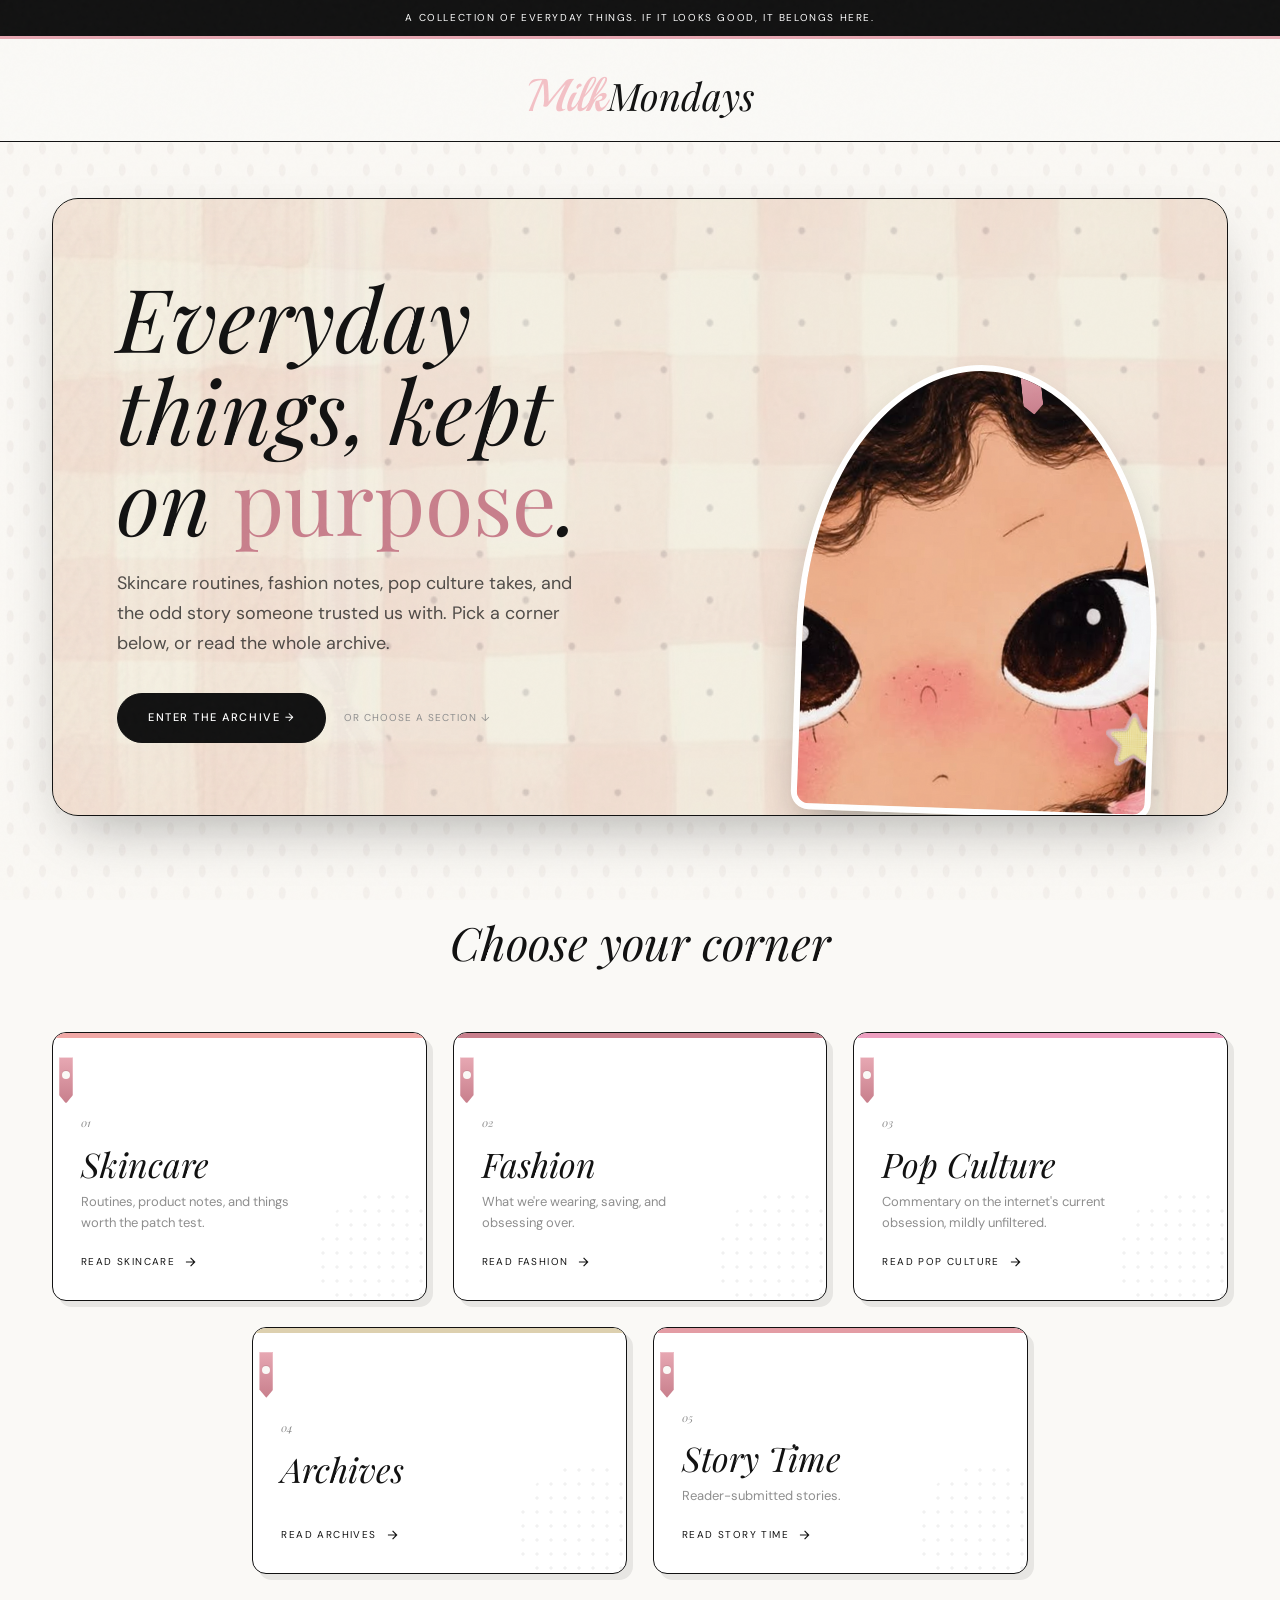
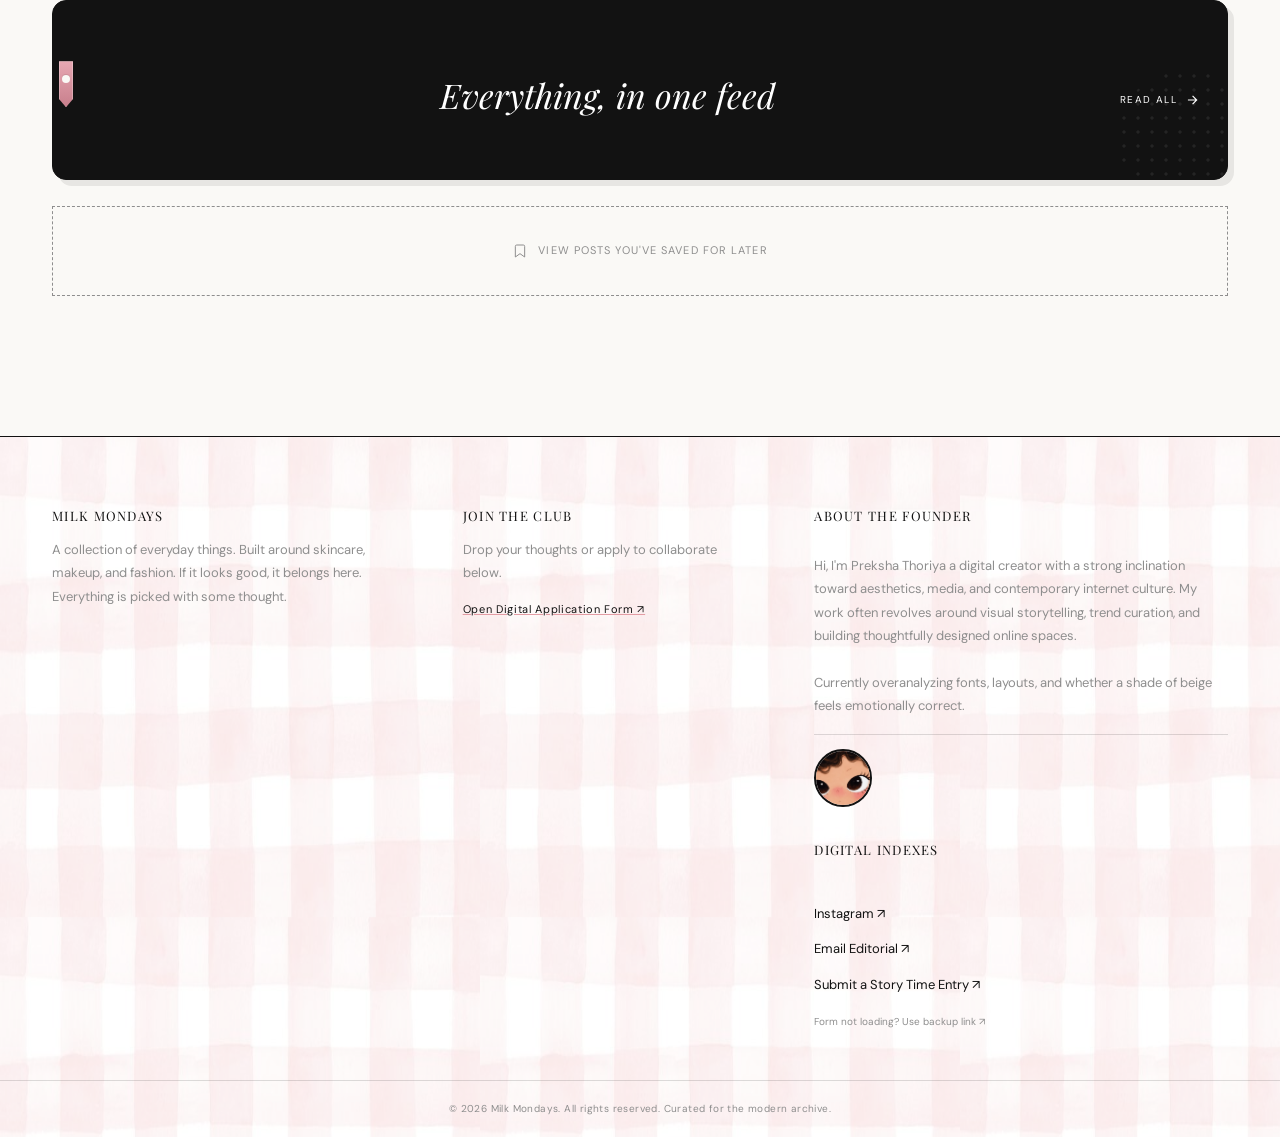
==== index.html @ e220fbe9 "Retire Members Corner and add Patreon reader promo" ====
<!DOCTYPE html>
<html lang="en">
<head>
    <meta charset="UTF-8">
    <meta name="viewport" content="width=device-width, initial-scale=1.0">
    <title>Milk Mondays — A Collection of Everyday Things</title>
    <meta name="description" content="A collection of everyday things. Skincare, fashion, and pop culture — curated for the modern archive.">
     <link rel="icon" type="image/png" sizes="32x32" href="/favicon-32x32.png">
<link rel="icon" type="image/png" sizes="16x16" href="/favicon-16x16.png">
<link rel="apple-touch-icon" sizes="180x180" href="/apple-touch-icon.png">
<link rel="manifest" href="/site.webmanifest">
    <link rel="preconnect" href="https://fonts.googleapis.com">
    <link rel="preconnect" href="https://fonts.gstatic.com" crossorigin>
    <link href="https://fonts.googleapis.com/css2?family=DM+Sans:ital,opsz,wght@0,9..40,300;0,9..40,400;0,9..40,500;1,9..40,300&family=Playfair+Display:ital,wght@0,400;0,700;1,400;1,700&family=Playball&display=swap" rel="stylesheet">

    <link rel="stylesheet" href="styles.css">
</head>
<body>

    <div class="grain" aria-hidden="true"></div>

    <div class="bar">A collection of everyday things. If it looks good, it belongs here.</div>

    <header class="site-header">
        <div class="logo-wrap">
            <a href="/" class="brand">
                <span class="m">Milk</span><span class="n">Mondays</span>
            </a>
        </div>
    </header>

    <!-- ── COVER HERO ── -->
    <section class="cover-hero">
        <div class="cover-hero-inner">
            <div class="cover-hero-copy">

                <h1 class="cover-hero-title">Everyday things, kept on <em>purpose</em>.</h1>
                <p class="cover-hero-sub">Skincare routines, fashion notes, pop culture takes, and the odd story someone trusted us with. Pick a corner below, or read the whole archive.</p>
                <div class="cover-hero-actions">
                    <a href="magazine.html" class="btn btn-primary">Enter the Archive →</a>
                    <span class="cover-hero-scroll-hint">or choose a section ↓</span>
                </div>
            </div>
            <div class="cover-hero-art">
                <div class="cover-hero-art-frame">
                    <div class="cover-hero-art-pin" aria-hidden="true"></div>
                    <img src="eyes.jpg" alt="Illustrated portrait — the Milk Mondays mascot" loading="lazy">
                </div>
            </div>
        </div>

    </section>

    <!-- ── CATEGORY GRID ── -->
    <section class="category-section">
        <div class="category-heading">
   
            <h2 class="u-serif-italic">Choose your corner</h2>

        </div>

        <div class="category-grid category-grid-members-retired">
            <a href="/magazine?category=skincare" class="category-tile" data-cat="skincare">
                <span class="ribbon-tab" aria-hidden="true"></span>
                <div>
                    <span class="category-tile-index">01</span>
                    <h3 class="category-tile-name">Skincare</h3>
                    <p class="category-tile-desc">Routines, product notes, and things worth the patch test.</p>
                </div>
                <span class="category-tile-cta">Read Skincare
                    <svg width="14" height="14" viewBox="0 0 24 24" fill="none" stroke="currentColor" stroke-width="2"><path d="M5 12h14M13 5l7 7-7 7"/></svg>
                </span>
            </a>

            <a href="/magazine?category=fashion" class="category-tile" data-cat="fashion">
                <span class="ribbon-tab" aria-hidden="true"></span>
                <div>
                    <span class="category-tile-index">02</span>
                    <h3 class="category-tile-name">Fashion</h3>
                    <p class="category-tile-desc">What we're wearing, saving, and obsessing over.</p>
                </div>
                <span class="category-tile-cta">Read Fashion
                    <svg width="14" height="14" viewBox="0 0 24 24" fill="none" stroke="currentColor" stroke-width="2"><path d="M5 12h14M13 5l7 7-7 7"/></svg>
                </span>
            </a>

            <a href="/magazine?category=pop-culture" class="category-tile" data-cat="pop-culture">
                <span class="ribbon-tab" aria-hidden="true"></span>
                <div>
                    <span class="category-tile-index">03</span>
                    <h3 class="category-tile-name">Pop Culture</h3>
                    <p class="category-tile-desc">Commentary on the internet's current obsession, mildly unfiltered.</p>
                </div>
                <span class="category-tile-cta">Read Pop Culture
                    <svg width="14" height="14" viewBox="0 0 24 24" fill="none" stroke="currentColor" stroke-width="2"><path d="M5 12h14M13 5l7 7-7 7"/></svg>
                </span>
            </a>

            <a href="/magazine?category=archives" class="category-tile" data-cat="archives">
                <span class="ribbon-tab" aria-hidden="true"></span>
                <div>
                    <span class="category-tile-index">04</span>
                    <h3 class="category-tile-name">Archives</h3>
                    <p class="category-tile-desc"></p>
                </div>
                <span class="category-tile-cta">Read Archives
                    <svg width="14" height="14" viewBox="0 0 24 24" fill="none" stroke="currentColor" stroke-width="2"><path d="M5 12h14M13 5l7 7-7 7"/></svg>
                </span>
            </a>

            <a href="/magazine?category=story-time" class="category-tile" data-cat="story-time">
                <span class="ribbon-tab" aria-hidden="true"></span>
                <div>
                    <span class="category-tile-index">05</span>
                    <h3 class="category-tile-name">Story Time</h3>
                    <p class="category-tile-desc">Reader-submitted stories.</p>
                </div>
                <span class="category-tile-cta">Read Story Time
                    <svg width="14" height="14" viewBox="0 0 24 24" fill="none" stroke="currentColor" stroke-width="2"><path d="M5 12h14M13 5l7 7-7 7"/></svg>
                </span>
            </a>

            <a href="/magazine" class="category-tile category-tile-large" data-cat="all">
                <span class="ribbon-tab" aria-hidden="true"></span>
                <div>
                    <span class="category-tile-index"></span>
                    <h3 class="category-tile-name">Everything, in one feed</h3>
                 
                </div>
                <span class="category-tile-cta">Read All
                    <svg width="14" height="14" viewBox="0 0 24 24" fill="none" stroke="currentColor" stroke-width="2"><path d="M5 12h14M13 5l7 7-7 7"/></svg>
                </span>
            </a>

           <a href="/magazine?category=saved" class="saved-tile">
                <svg width="16" height="16" viewBox="0 0 24 24" fill="none" stroke="currentColor" stroke-width="1.5"><path d="M19 21l-7-5-7 5V5a2 2 0 0 1 2-2h10a2 2 0 0 1 2 2z"/></svg>
                View posts you've saved for later
            </a>

        </div>
    </section>

    <!-- ── FOOTER ── -->
    <footer class="site-footer">
        <div class="footer-grid">
            <div>
                <h4 class="footer-heading">Milk Mondays</h4>
                <p class="footer-blurb">A collection of everyday things. Built around skincare, makeup, and fashion. If it looks good, it belongs here. Everything is picked with some thought.</p>
            </div>
            <div>
                <h4 class="footer-heading">Join The Club</h4>
                <p class="footer-sub">Drop your thoughts or apply to collaborate below.</p>
                <a href="https://forms.gle/xEZQGAnCKHLkUvFTA" target="_blank" rel="noopener" class="footer-cta">Open Digital Application Form ↗</a>
            </div>
            <div class="founder-box">
                <h4 class="footer-heading">About The Founder</h4>
                <p class="footer-text">
                    Hi, I'm Preksha Thoriya a digital creator with a strong inclination toward aesthetics, media, and contemporary internet culture.
                    My work often revolves around visual storytelling, trend curation, and building thoughtfully designed online spaces.
                    <br><br>
                    Currently overanalyzing fonts, layouts, and whether a shade of beige feels emotionally correct.
                </p>

                <div class="mascot-corner">
                    <span class="mascot-avatar">
                        <img src="eyes.jpg" alt="Milk Mondays illustrated mascot" loading="lazy">
                    </span>
                
                </div>

                <h4 class="footer-heading" style="margin-top: 20px;">Digital Indexes</h4>
                <ul class="footer-social-list">
                    <li><a href="https://www.instagram.com/milkmondayss/" target="_blank" rel="noopener">Instagram ↗</a></li>
                    <li><a href="mailto:milkmondaysbiz@gmail.com">Email Editorial ↗</a></li>
                    <li><a href="https://docs.google.com/forms/d/e/1FAIpQLSeJXuNUvNWlvlJMZzQz0Re5Kmu2Ew5G_2smDMUnfhYkmn0gTw/viewform?usp=publish-editor" target="_blank" rel="noopener">Submit a Story Time Entry ↗</a></li>
                    <li class="footer-fallback-link"><a href="https://forms.gle/ag7ZiZ99ivKEaoqaA" target="_blank" rel="noopener">Form not loading? Use backup link ↗</a></li>
                </ul>
            </div>
        </div>
        <div class="footer-bar">&copy; 2026 Milk Mondays. All rights reserved. Curated for the modern archive.</div>
    </footer>

</body>
</html>
---- styles.css ----
/* ============================================================================
   MILK MONDAYS â€” MASTER STYLESHEET
   A collection of everyday things. If it looks good, it belongs here.
   ----------------------------------------------------------------------------
   Palette stays exactly as it was (pink / cream / black / grey / red).
   The only additions are tones lifted directly from the two reference
   images: the cream-knit + pink-ribbon texture, and the illustrated
   mascot's blush + lily-flower pink. Typography is untouched: Playfair
   Display (display serif), DM Sans (body/UI sans), Playball (wordmark).

   TABLE OF CONTENTS
   01. Custom properties & tokens
   02. Reset & base
   03. Utility classes
   04. Grain overlay & shared texture helpers
   05. Buttons
   06. Top bar
   07. Site header & navigation
   08. Mobile navigation
   09. Cover / landing hero  (index.html)
   10. Category grid + ribbon-tab signature (index.html)
   11. Mascot / illustration corner + credit tag
   12. Section dividers & active-category indicator
   13. Skeleton loaders
   14. Fetch-error & empty states
   15. Magazine hero grid (magazine.html)
   16. Article cards + posts grid
   17. Tags & category dots
   18. Save button
   19. Article modal / reader
   20. Reader body typography
   21. Actions bar (like / share / save)
   22. Footer
   23. Back-to-top button
   24. Floating "Share Your Story" CTA
   25. Animations & keyframes
   26. Focus, selection, scrollbar
   27. Responsive breakpoints
   28. Reduced motion & print
============================================================================ */


/* ============================================================================
   01. CUSTOM PROPERTIES & TOKENS
============================================================================ */
:root {

    /* ---- Core palette (unchanged from the original site) ---- */
    --pink:        #F3C1C6;
    --pink-deep:   #E39CA4;
    --black:       #121212;
    --cream:       #FAF9F6;
    --grey:        #8E8E8E;
    --red:         #C0392B;
    --white:       #FFFFFF;

    /* ---- Extended tones, lifted from the two reference images ----
       dots.jpg  -> cream cable-knit + dusty pink grosgrain ribbon
       eyes.jpg  -> warm illustrated skin, blush cheeks, lily-pink bloom */
    --knit:        #EDE6D3;   /* cable knit cream            */
    --knit-deep:   #DDD0AF;   /* shadow inside the knit cable */
    --ribbon:      #E7A8B3;   /* grosgrain ribbon             */
    --ribbon-deep: #C87F8C;   /* ribbon in shadow / bow knot  */
    --blush:       #F0A8A6;   /* illustrated cheek blush      */
    --lily:        #ED9FC0;   /* lily petal pink               */
    --ink:         #1B1A1E;   /* near-black, warmer than pure black, used sparingly for depth */
    --paper-dot:   #201F23;   /* the little polka dots on dots.jpg */

    /* ---- Category accents (all sampled from the palette above,
       nothing foreign introduced) ---- */
    --cat-skincare:     var(--blush);
    --cat-fashion:      var(--ribbon-deep);
    --cat-pop-culture:  var(--lily);
    --cat-archives:     var(--knit-deep);
    --cat-story-time:   var(--pink-deep);
    --cat-saved:        var(--grey);
    --cat-all:          var(--black);

/* ---- Typography ---- */
--serif: 'Playfair Display', Georgia, serif;
--sans:  'DM Sans', -apple-system, BlinkMacSystemFont, sans-serif;
--logo:  'Playball', cursive;
--article-title: 'Bodoni Moda', Didot, 'Times New Roman', serif;

    /* ---- Type scale (fluid, clamps between mobile & desktop) ---- */
    --fs-xxs:  10px;
    --fs-xs:   11px;
    --fs-sm:   13px;
    --fs-base: 15px;
    --fs-md:   clamp(16px, 1.4vw, 18px);
    --fs-lg:   clamp(20px, 2vw, 24px);
    --fs-xl:   clamp(26px, 3vw, 34px);
    --fs-2xl:  clamp(32px, 4vw, 46px);
    --fs-3xl:  clamp(40px, 5.5vw, 64px);
    --fs-4xl:  clamp(52px, 7vw, 88px);

    /* ---- Spacing scale ---- */
    --sp-1:  4px;
    --sp-2:  8px;
    --sp-3:  12px;
    --sp-4:  16px;
    --sp-5:  20px;
    --sp-6:  28px;
    --sp-7:  36px;
    --sp-8:  48px;
    --sp-9:  64px;
    --sp-10: 80px;
    --sp-11: 100px;
    --sp-12: 140px;

    /* ---- Radii / borders / shadow ---- */
    --radius-sm: 6px;
    --radius-md: 14px;
    --radius-lg: 26px;
    --radius-full: 999px;
    --border: rgba(18,18,18,0.14);
    --border-strong: var(--black);
    --shadow-card: 6px 6px 0 rgba(18,18,18,0.08);
    --shadow-card-hover: 9px 9px 0 rgba(18,18,18,0.12);
    --shadow-lift: 0 24px 60px -20px rgba(18,18,18,0.35);

    /* ---- Motion ---- */
    --ease: cubic-bezier(0.22, 1, 0.36, 1);
    --dur-fast: 0.18s;
    --dur-med:  0.32s;
    --dur-slow: 0.6s;
}


/* ============================================================================
   02. RESET & BASE
============================================================================ */
*, *::before, *::after {
    margin: 0;
    padding: 0;
    box-sizing: border-box;
}

html {
    scroll-behavior: smooth;
    -webkit-text-size-adjust: 100%;
}

body {
    background: var(--cream);
    font-family: var(--sans);
    color: var(--black);
    line-height: 1.6;
    min-height: 100vh;
    -webkit-font-smoothing: antialiased;
    -moz-osx-font-smoothing: grayscale;
    overflow-x: hidden;
}

img { max-width: 100%; display: block; }

a {
    color: inherit;
    text-decoration: none;
}

button {
    font-family: inherit;
    background: none;
    border: none;
    cursor: pointer;
    color: inherit;
}

ul, ol { list-style: none; }

h1, h2, h3, h4, h5, h6 {
    font-family: var(--serif);
    font-weight: 400;
    line-height: 1.15;
}

p { margin: 0; }

svg { display: block; }

/* ============================================================================
   03. UTILITY CLASSES
============================================================================ */
.u-container {
    max-width: 1240px;
    margin: 0 auto;
    padding: 0 32px;
}

.u-eyebrow {
    font-size: var(--fs-xxs);
    letter-spacing: 0.22em;
    text-transform: uppercase;
    color: var(--grey);
    font-weight: 500;
}

.u-serif-italic {
    font-family: var(--serif);
    font-style: italic;
}

.u-sr-only {
    position: absolute;
    width: 1px; height: 1px;
    overflow: hidden;
    clip: rect(0,0,0,0);
    white-space: nowrap;
}

.u-hidden { display: none !important; }

.u-flex-between {
    display: flex;
    align-items: center;
    justify-content: space-between;
}

/* ============================================================================
   04. GRAIN OVERLAY & SHARED TEXTURE HELPERS
============================================================================ */
.grain {
    position: fixed;
    inset: 0;
    background: url("data:image/svg+xml,%3Csvg viewBox='0 0 200 200' xmlns='http://www.w3.org/2000/svg'%3E%3Cfilter id='n'%3E%3CfeTurbulence type='fractalNoise' baseFrequency='0.8' numOctaves='3' stitchTiles='stitch'/%3E%3C/filter%3E%3Crect width='100%25' height='100%25' filter='url(%23n)' opacity='0.015'/%3E%3C/svg%3E");
    pointer-events: none;
    z-index: 9999;
}

/* A recurring "dotted paper" texture, sampled from dots.jpg, used as a
   lightweight CSS pattern so it can tint any section without loading
   the photo itself. The real photo is reserved for the cover hero and
   the ribbon-tab corners. */
.tex-dots {
    background-image: radial-gradient(var(--ink) 1px, transparent 1.6px);
    background-size: 22px 22px;
    background-position: 0 0;
    opacity: 0.05;
}

/* Grosgrain "ribbon tab" â€” the signature motif borrowed from dots.jpg.
   A thin vertical ribbon with a stitched edge and a small knotted bow,
   used as a corner tag on cards, tiles and the nav's active state. */
.ribbon-tab {
    position: absolute;
    top: -6px;
    right: 22px;
    width: 14px;
    height: 46px;
    background: linear-gradient(180deg, var(--ribbon) 0%, var(--ribbon-deep) 100%);
    clip-path: polygon(0 0, 100% 0, 100% 82%, 50% 100%, 0 82%);
    box-shadow: inset 0 0 0 1px rgba(255,255,255,0.25);
    z-index: 2;
    transition: transform var(--dur-med) var(--ease);
}

.ribbon-tab::after {
    content: '';
    position: absolute;
    left: 50%;
    top: 14px;
    width: 8px;
    height: 8px;
    background: var(--cream);
    border-radius: 50%;
    transform: translateX(-50%);
    box-shadow: 0 -1px 0 rgba(0,0,0,0.08);
}


/* ============================================================================
   05. BUTTONS
============================================================================ */
.btn {
    display: inline-flex;
    align-items: center;
    justify-content: center;
    gap: 8px;
    font-family: var(--sans);
    font-size: var(--fs-xs);
    font-weight: 500;
    letter-spacing: 0.14em;
    text-transform: uppercase;
    padding: 15px 30px;
    border-radius: var(--radius-full);
    border: 1px solid var(--black);
    transition: background var(--dur-fast) var(--ease),
                color var(--dur-fast) var(--ease),
                transform var(--dur-fast) var(--ease),
                box-shadow var(--dur-fast) var(--ease);
    white-space: nowrap;
}

.btn-primary {
    background: var(--black);
    color: var(--white);
}
.btn-primary:hover {
    background: var(--ink);
    transform: translateY(-2px);
    box-shadow: 0 10px 22px -8px rgba(18,18,18,0.45);
}

.btn-outline {
    background: transparent;
    color: var(--black);
}
.btn-outline:hover {
    background: var(--black);
    color: var(--white);
}

.btn-pink {
    background: var(--pink);
    border-color: var(--pink);
    color: var(--black);
}
.btn-pink:hover {
    background: var(--pink-deep);
    border-color: var(--pink-deep);
    transform: translateY(-2px);
}

.btn-ghost {
    border-color: transparent;
    padding: 10px 4px;
}
.btn-ghost:hover { color: var(--pink-deep); }

.btn:active { transform: translateY(0) scale(0.98); }


/* ============================================================================
   06. TOP BAR
============================================================================ */
.bar {
    background: var(--black);
    color: #fff;
    font-size: var(--fs-xxs);
    letter-spacing: 0.16em;
    text-align: center;
    padding: 10px 20px;
    text-transform: uppercase;
    border-bottom: 3px solid var(--ribbon);
    position: relative;
}


/* ============================================================================
   07. SITE HEADER & NAVIGATION
============================================================================ */
.site-header {
    display: flex;
    flex-direction: column;
    align-items: center;
    gap: 22px;
    padding: 34px 20px 22px;
    border-bottom: 1px solid var(--black);
    background: var(--cream);
    position: relative;
    z-index: 50;
}

.logo-wrap { display: flex; justify-content: center; }

.brand {
    font-family: var(--logo);
    font-size: 46px;
    line-height: 1;
    display: inline-flex;
    align-items: baseline;
    gap: 2px;
}

.brand .m { color: var(--pink); }

.brand .n {
    font-family: var(--serif);
    font-size: 38px;
    font-style: italic;
    color: var(--black);
}

.nav {
    display: flex;
    flex-wrap: wrap;
    justify-content: center;
    gap: 6px;
    padding: 6px;
    background: var(--white);
    border: 1px solid var(--border);
    border-radius: var(--radius-full);
}

.nav-btn {
    position: relative;
    font-size: var(--fs-xs);
    font-weight: 500;
    letter-spacing: 0.06em;
    text-transform: uppercase;
    padding: 10px 18px;
    border-radius: var(--radius-full);
    color: var(--grey);
    transition: color var(--dur-fast) var(--ease), background var(--dur-fast) var(--ease);
}

.nav-btn:hover { color: var(--black); }

.nav-btn.active {
    background: var(--black);
    color: var(--white);
}

/* Little ribbon flag that flutters above whichever nav item is active â€”
   the same grosgrain motif as the ribbon-tab, scaled down. */
.nav-btn.active::before {
    content: '';
    position: absolute;
    top: -9px;
    left: 50%;
    width: 6px;
    height: 12px;
    background: var(--ribbon);
    clip-path: polygon(0 0, 100% 0, 100% 70%, 50% 100%, 0 70%);
    transform: translateX(-50%);
}

/* Category-colour dot preceding each nav label, sampled from the
   category accent tokens declared in section 01. */
.nav-btn[data-category="skincare"]::after,
.nav-btn[data-category="fashion"]::after,
.nav-btn[data-category="pop-culture"]::after,
.nav-btn[data-category="archives"]::after,
.nav-btn[data-category="story-time"]::after {
    content: '';
    display: inline-block;
    width: 5px;
    height: 5px;
    border-radius: 50%;
    margin-left: 6px;
    vertical-align: middle;
    opacity: 0.85;
}
.nav-btn[data-category="skincare"]::after    { background: var(--cat-skincare); }
.nav-btn[data-category="fashion"]::after     { background: var(--cat-fashion); }
.nav-btn[data-category="pop-culture"]::after { background: var(--cat-pop-culture); }
.nav-btn[data-category="archives"]::after    { background: var(--cat-archives); }
.nav-btn[data-category="story-time"]::after  { background: var(--cat-story-time); }


/* ============================================================================
   08. MOBILE NAVIGATION
============================================================================ */
@media (max-width: 640px) {
    .nav {
        width: 100%;
        overflow-x: auto;
        justify-content: flex-start;
        -webkit-overflow-scrolling: touch;
        scrollbar-width: none;
    }
    .nav::-webkit-scrollbar { display: none; }
    .nav-btn { flex: 0 0 auto; }
}


/* ============================================================================
   09. COVER / LANDING HERO  (index.html)
============================================================================ */
.cover-hero {
    position: relative;
    max-width: 1240px;
    margin: 56px auto 0;
    padding: 0 32px;
}

.cover-hero-inner {
    position: relative;
    display: grid;
    grid-template-columns: 1.15fr 0.85fr;
    align-items: stretch;
    border: 1px solid var(--black);
    border-radius: var(--radius-lg);
    overflow: hidden;
    background: var(--knit);
    min-height: 520px;
    box-shadow: var(--shadow-lift);
}

/* dots.jpg sits behind the whole hero at low opacity so the knit + ribbon
   texture reads as "paper" rather than a literal photograph */
.cover-hero-inner::before {
    content: '';
    position: absolute;
    inset: 0;
    background-image: url('dots.jpg');
    background-size: cover;
    background-position: left center;
    opacity: 0.22;
    mix-blend-mode: multiply;
}

.cover-hero-copy {
    position: relative;
    z-index: 2;
    padding: 72px 64px;
    display: flex;
    flex-direction: column;
    justify-content: center;
    gap: 22px;
}

.cover-hero-eyebrow {
    display: inline-flex;
    align-items: center;
    gap: 10px;
    font-size: var(--fs-xxs);
    letter-spacing: 0.22em;
    text-transform: uppercase;
    color: var(--black);
}

.cover-hero-eyebrow::before {
    content: '';
    width: 26px;
    height: 1px;
    background: var(--black);
}

.cover-hero-title {
    font-family: var(--serif);
    font-style: italic;
    font-weight: 400;
    font-size: var(--fs-4xl);
    line-height: 1.04;
    max-width: 11ch;
}

.cover-hero-title em {
    font-style: normal;
    color: var(--ribbon-deep);
}

.cover-hero-sub {
    font-size: var(--fs-md);
    color: var(--black);
    opacity: 0.72;
    max-width: 38ch;
    line-height: 1.7;
}

.cover-hero-actions {
    display: flex;
    align-items: center;
    gap: 18px;
    margin-top: 12px;
}

.cover-hero-scroll-hint {
    font-size: var(--fs-xxs);
    letter-spacing: 0.1em;
    text-transform: uppercase;
    color: var(--grey);
}

/* right pane: illustrated mascot cropped into a soft arch, sitting on
   the knit/ribbon texture like a pinned photograph */
.cover-hero-art {
    position: relative;
    z-index: 2;
    display: flex;
    align-items: flex-end;
    justify-content: center;
    padding: 40px 40px 0;
}

.cover-hero-art-frame {
    position: relative;
    width: 100%;
    max-width: 360px;
    aspect-ratio: 4 / 5;
    border-radius: 50% 50% 18px 18px / 60% 60% 18px 18px;
    overflow: hidden;
    border: 6px solid var(--white);
    box-shadow: 0 20px 40px -14px rgba(18,18,18,0.4);
    transform: rotate(2deg);
}

.cover-hero-art-frame img {
    width: 100%;
    height: 100%;
    object-fit: cover;
    object-position: top center;
}

/* the little pinned ribbon bow holding the "photo" to the panel â€”
   reuses the ribbon-tab motif, rotated like a real pinned bow */
.cover-hero-art-pin {
    position: absolute;
    top: -18px;
    right: 34%;
    width: 20px;
    height: 60px;
    background: linear-gradient(180deg, var(--ribbon) 0%, var(--ribbon-deep) 100%);
    clip-path: polygon(0 0, 100% 0, 100% 84%, 50% 100%, 0 84%);
    transform: rotate(-8deg);
    box-shadow: 0 4px 10px rgba(0,0,0,0.2);
}

.illust-credit {
    display: block;
    text-align: center;
    font-size: var(--fs-xxs);
    letter-spacing: 0.05em;
    color: var(--grey);
    margin-top: 14px;
}

.illust-credit a {
    text-decoration: underline;
    text-decoration-color: var(--pink-deep);
    text-underline-offset: 2px;
}
.illust-credit a:hover { color: var(--ribbon-deep); }


/* ============================================================================
   10. CATEGORY GRID + RIBBON-TAB SIGNATURE  (index.html)
============================================================================ */
.category-section {
    max-width: 1240px;
    margin: 0 auto;
    padding: var(--sp-11) 32px var(--sp-10);
}

.category-heading {
    display: flex;
    flex-direction: column;
    align-items: center;
    text-align: center;
    gap: 12px;
    margin-bottom: var(--sp-9);
}

.category-heading h2 {
    font-size: var(--fs-2xl);
    font-style: italic;
}

.category-heading p {
    color: var(--grey);
    font-size: var(--fs-sm);
    max-width: 46ch;
}

.category-grid {
    display: grid;
    grid-template-columns: repeat(3, 1fr);
    gap: 26px;
}

.category-tile {
    position: relative;
    display: flex;
    flex-direction: column;
    justify-content: space-between;
    min-height: 220px;
    padding: 30px 28px;
    background: var(--white);
    border: 1px solid var(--black);
    border-radius: var(--radius-md);
    overflow: hidden;
    box-shadow: var(--shadow-card);
    transition: transform var(--dur-med) var(--ease),
                box-shadow var(--dur-med) var(--ease);
}

.category-tile:hover {
    transform: translateY(-6px);
    box-shadow: var(--shadow-card-hover);
}

.category-tile:hover .ribbon-tab { transform: translateY(4px) rotate(-4deg); }

/* faint dot texture bleeding in from the tile corner, sampled from dots.jpg */
.category-tile::after {
    content: '';
    position: absolute;
    right: -30px;
    bottom: -30px;
    width: 140px;
    height: 140px;
    background-image: radial-gradient(var(--black) 1.4px, transparent 1.8px);
    background-size: 14px 14px;
    opacity: 0.06;
    border-radius: 50%;
}

.category-tile-index {
    font-family: var(--serif);
    font-style: italic;
    font-size: var(--fs-xs);
    color: var(--grey);
}

.category-tile-name {
    font-family: var(--serif);
    font-size: var(--fs-xl);
    font-style: italic;
    margin-top: 10px;
}

.category-tile-desc {
    font-size: var(--fs-sm);
    color: var(--grey);
    margin-top: 8px;
    max-width: 26ch;
    line-height: 1.6;
}

.category-tile-cta {
    display: inline-flex;
    align-items: center;
    gap: 8px;
    font-size: var(--fs-xxs);
    letter-spacing: 0.14em;
    text-transform: uppercase;
    margin-top: 20px;
    position: relative;
    z-index: 2;
}

.category-tile-cta svg {
    transition: transform var(--dur-fast) var(--ease);
}
.category-tile:hover .category-tile-cta svg { transform: translateX(4px); }

/* category accent bar along the top edge of each tile */
.category-tile::before {
    content: '';
    position: absolute;
    top: 0; left: 0;
    width: 100%;
    height: 5px;
}
.category-tile[data-cat="skincare"]::before     { background: var(--cat-skincare); }
.category-tile[data-cat="fashion"]::before      { background: var(--cat-fashion); }
.category-tile[data-cat="pop-culture"]::before  { background: var(--cat-pop-culture); }
.category-tile[data-cat="archives"]::before     { background: var(--cat-archives); }
.category-tile[data-cat="story-time"]::before   { background: var(--cat-story-time); }
.category-tile[data-cat="all"]::before          { background: var(--black); }

.category-tile-large {
    grid-column: span 3;
    min-height: 180px;
    flex-direction: row;
    align-items: center;
    background: var(--black);
    color: var(--white);
    border-color: var(--black);
}
.category-tile-large .category-tile-name,
.category-tile-large .category-tile-index { color: var(--white); }
.category-tile-large .category-tile-desc { color: rgba(255,255,255,0.6); }
.category-tile-large::after { opacity: 0.08; background-image: radial-gradient(var(--white) 1.4px, transparent 1.8px); }

.saved-tile {
    grid-column: span 3;
    display: flex;
    align-items: center;
    justify-content: center;
    gap: 10px;
    min-height: 90px;
    background: transparent;
    border: 1px dashed var(--grey);
    box-shadow: none;
    color: var(--grey);
    font-size: var(--fs-xs);
    letter-spacing: 0.1em;
    text-transform: uppercase;
}
.saved-tile:hover {
    border-color: var(--black);
    color: var(--black);
    transform: none;
}


/* ============================================================================
   11. MASCOT / ILLUSTRATION CORNER + CREDIT TAG (shared: index + footer)
============================================================================ */
.mascot-corner {
    display: flex;
    align-items: center;
    gap: 16px;
}

.mascot-avatar {
    position: relative;
    width: 58px;
    height: 58px;
    border-radius: 50%;
    overflow: hidden;
    border: 2px solid var(--black);
    flex-shrink: 0;
}

.mascot-avatar img {
    width: 100%;
    height: 100%;
    object-fit: cover;
    object-position: 50% 35%;
}

.mascot-copy {
    display: flex;
    flex-direction: column;
    gap: 2px;
}

.mascot-copy .mascot-label {
    font-size: var(--fs-xxs);
    letter-spacing: 0.12em;
    text-transform: uppercase;
    color: var(--grey);
}

.mascot-copy .mascot-credit {
    font-size: var(--fs-xs);
}

.mascot-copy .mascot-credit a {
    text-decoration: underline;
    text-decoration-color: var(--ribbon);
    text-underline-offset: 2px;
}


/* ============================================================================
   12. SECTION DIVIDERS & ACTIVE-CATEGORY INDICATOR
============================================================================ */
.divider {
    display: flex;
    align-items: center;
    gap: 18px;
    margin: 64px 0 40px;
}

.divider-label {
    font-family: var(--serif);
    font-style: italic;
    font-size: var(--fs-lg);
    white-space: nowrap;
}

.divider-line {
    flex: 1;
    height: 1px;
    background: var(--black);
    position: relative;
}
.divider-line::after {
    content: '';
    position: absolute;
    right: 0;
    top: -3px;
    width: 7px;
    height: 7px;
    border-radius: 50%;
    background: var(--ribbon);
}

.active-indicator {
    display: flex;
    align-items: center;
    gap: 10px;
    margin-bottom: 28px;
}

.active-label {
    font-size: var(--fs-xxs);
    letter-spacing: 0.12em;
    text-transform: uppercase;
    color: var(--grey);
}

.active-category-name {
    font-family: var(--serif);
    font-style: italic;
    font-size: var(--fs-md);
    text-transform: capitalize;
    padding: 4px 14px;
    background: var(--pink);
    border-radius: var(--radius-full);
}


/* ============================================================================
   13. SKELETON LOADERS
============================================================================ */
.skeleton-hero {
    display: grid;
    grid-template-columns: 1.2fr 1fr;
    border: 1px solid var(--border);
    border-radius: var(--radius-lg);
    margin-bottom: 80px;
    min-height: 460px;
    overflow: hidden;
}

.skeleton-hero-img {
    background: var(--knit);
    position: relative;
    overflow: hidden;
}

.skeleton-hero-body {
    padding: 60px;
    display: flex;
    flex-direction: column;
    justify-content: center;
    gap: 16px;
}

.skeleton-block {
    background: #EFEDE9;
    border-radius: 6px;
    position: relative;
    overflow: hidden;
}

.skeleton-block::after {
    content: '';
    position: absolute;
    inset: 0;
    background: linear-gradient(90deg, transparent 0%, rgba(255,255,255,0.6) 50%, transparent 100%);
    animation: shimmer 1.7s infinite;
}

.skeleton-tag  { height: 20px; width: 80px; border-radius: 20px; }
.skeleton-h1   { height: 36px; width: 85%; margin-top: 8px; }
.skeleton-h1b  { height: 36px; width: 65%; }
.skeleton-sub  { height: 14px; width: 90%; margin-top: 8px; }
.skeleton-subb { height: 14px; width: 75%; }
.skeleton-btn  { height: 40px; width: 140px; margin-top: 16px; border-radius: 40px; }

.skeleton-grid {
    display: grid;
    grid-template-columns: repeat(3, 1fr);
    gap: 44px 28px;
    margin-top: 40px;
}
.skeleton-card { display: flex; flex-direction: column; gap: 12px; }
.skeleton-img  { aspect-ratio: 4/5; width: 100%; border: 1px solid var(--border); border-radius: var(--radius-md); }
.skeleton-line { height: 13px; border-radius: 4px; }
.skeleton-line.w60 { width: 60%; }
.skeleton-line.w80 { width: 80%; }
.skeleton-line.w50 { width: 50%; }

#skeleton-loader { display: block; }
#skeleton-loader.hidden { display: none; }


/* ============================================================================
   14. FETCH-ERROR & EMPTY STATES
============================================================================ */
.fetch-error-wrap {
    display: none;
    flex-direction: column;
    align-items: center;
    justify-content: center;
    min-height: 55vh;
    text-align: center;
    padding: 40px 20px;
}
.fetch-error-wrap.visible { display: flex; }

.fetch-error-eyebrow {
    font-size: var(--fs-xxs);
    letter-spacing: 0.2em;
    text-transform: uppercase;
    color: var(--grey);
    margin-bottom: 20px;
}

.fetch-error-title {
    font-family: var(--serif);
    font-size: clamp(24px, 4vw, 36px);
    font-style: italic;
    font-weight: 400;
    margin-bottom: 16px;
}

.fetch-error-sub {
    color: var(--grey);
    font-size: var(--fs-sm);
    line-height: 1.75;
    max-width: 400px;
    margin-bottom: 32px;
}

.fetch-error-line {
    background: var(--pink);
    height: 1px;
    width: 56px;
    margin: 0 auto 32px;
}

.fetch-error-retry {
    border: 1px solid var(--black);
    color: var(--black);
    font-family: var(--sans);
    font-size: var(--fs-xxs);
    font-weight: 500;
    letter-spacing: 0.15em;
    padding: 12px 28px;
    border-radius: 40px;
    text-transform: uppercase;
    background: none;
    transition: background var(--dur-fast) var(--ease), color var(--dur-fast) var(--ease);
}
.fetch-error-retry:hover { background: var(--black); color: var(--white); }

.state-view {
    display: flex;
    min-height: 45vh;
    align-items: center;
    justify-content: center;
    text-align: center;
}
.state-inner { max-width: 420px; }
.state-title {
    font-family: var(--serif);
    font-style: italic;
    font-size: var(--fs-xl);
    margin-bottom: 10px;
}
.state-sub { color: var(--grey); font-size: var(--fs-sm); }
.state-line {
    width: 48px;
    height: 1px;
    background: var(--pink-deep);
    margin: 22px auto 0;
}


/* ============================================================================
   15. MAGAZINE AREA + HERO GRID (magazine.html)
============================================================================ */
.mag-wrap {
    max-width: 1240px;
    margin: 0 auto;
    padding: 56px 32px 40px;
}

.hero-grid {
    display: grid;
    grid-template-columns: 1.2fr 1fr;
    border: 1px solid var(--black);
    border-radius: var(--radius-lg);
    overflow: hidden;
    min-height: 460px;
    position: relative;
    box-shadow: var(--shadow-card);
}

.hero-img-pane {
    position: relative;
    overflow: hidden;
    background: var(--knit);
}
.hero-img-pane img {
    width: 100%;
    height: 100%;
    object-fit: cover;
}
/* thin dotted frame inset, echoing dots.jpg, drawn purely in CSS */
.hero-img-pane::after {
    content: '';
    position: absolute;
    inset: 14px;
    border: 1px dashed rgba(255,255,255,0.55);
    pointer-events: none;
}

/* ribbon-tab signature, generated purely in CSS (no extra markup needed)
   so it also shows up on the JS-rendered hero image from app.js */
.hero-img-pane::before {
    content: '';
    position: absolute;
    top: -6px;
    right: 30px;
    width: 16px;
    height: 50px;
    background: linear-gradient(180deg, var(--ribbon) 0%, var(--ribbon-deep) 100%);
    clip-path: polygon(0 0, 100% 0, 100% 82%, 50% 100%, 0 82%);
    z-index: 3;
    box-shadow: 0 4px 10px rgba(0,0,0,0.18);
}

.hero-body {
    padding: 56px;
    display: flex;
    flex-direction: column;
    justify-content: center;
    gap: 16px;
    background: var(--white);
}

.hero-headline {
    font-family: var(--article-title);
    font-size: var(--fs-2xl);
    font-style: normal;
    font-weight: 500;
    line-height: 1.12;
}

.hero-hook {
    color: var(--grey);
    font-size: var(--fs-md);
    line-height: 1.7;
    max-width: 42ch;
}

.read-btn {
    align-self: flex-start;
    margin-top: 8px;
    border: 1px solid var(--black);
    padding: 13px 30px;
    font-size: var(--fs-xs);
    letter-spacing: 0.14em;
    text-transform: uppercase;
    border-radius: var(--radius-full);
    transition: background var(--dur-fast) var(--ease), color var(--dur-fast) var(--ease);
}
.read-btn:hover { background: var(--black); color: var(--white); }


/* ============================================================================
   16. ARTICLE CARDS + POSTS GRID
============================================================================ */
.posts-grid {
    display: grid;
    grid-template-columns: repeat(3, 1fr);
    gap: 44px 28px;
}

.article-card {
    position: relative;
    display: flex;
    flex-direction: column;
    gap: 12px;
    cursor: pointer;
    animation: fadeInUp 0.5s var(--ease) both;
}

.card-img-wrap {
    position: relative;
    aspect-ratio: 4/5;
    width: 100%;
    overflow: hidden;
    border: 1px solid var(--border);
    border-radius: var(--radius-md);
}
.card-img-wrap img {
    width: 100%;
    height: 100%;
    object-fit: cover;
    transition: transform var(--dur-slow) var(--ease);
}
.article-card:hover .card-img-wrap img { transform: scale(1.06); }

/* corner ribbon-tab signature repeated on every card, tying the grid
   back to the cover page and dots.jpg. Generated purely in CSS since
   app.js builds this markup and doesn't emit an extra .ribbon-tab span. */
.card-img-wrap::before {
    content: '';
    position: absolute;
    top: -5px;
    right: 16px;
    width: 10px;
    height: 32px;
    background: linear-gradient(180deg, var(--ribbon) 0%, var(--ribbon-deep) 100%);
    clip-path: polygon(0 0, 100% 0, 100% 82%, 50% 100%, 0 82%);
    z-index: 3;
    box-shadow: 0 3px 8px rgba(0,0,0,0.16);
}

.card-meta {
    display: flex;
    align-items: center;
    justify-content: space-between;
}

.card-h {
    font-family: var(--article-title);
    font-size: var(--fs-lg);
    font-style: normal;
    font-weight: 500;
    line-height: 1.25;
}
.card-sub {
    color: var(--grey);
    font-size: var(--fs-sm);
    line-height: 1.6;
}


/* ============================================================================
   17. TAGS & CATEGORY DOTS
============================================================================ */
.tag {
    display: inline-flex;
    align-items: center;
    gap: 6px;
    font-size: var(--fs-xxs);
    letter-spacing: 0.1em;
    text-transform: uppercase;
    padding: 6px 12px;
    border-radius: var(--radius-full);
    background: var(--cream);
    border: 1px solid var(--border);
}
.tag.pink { background: var(--pink); border-color: var(--pink); }

.tag::before {
    content: '';
    width: 6px;
    height: 6px;
    border-radius: 50%;
    background: currentColor;
    opacity: 0.5;
}


/* ============================================================================
   18. SAVE BUTTON
============================================================================ */
.save-btn {
    display: inline-flex;
    align-items: center;
    justify-content: center;
    width: 32px;
    height: 32px;
    border-radius: 50%;
    border: 1px solid var(--border);
    background: var(--white);
    transition: transform var(--dur-fast) var(--ease), border-color var(--dur-fast) var(--ease);
}
.save-btn:hover { transform: scale(1.08); border-color: var(--black); }
.save-btn.saved svg { fill: var(--pink); }
.save-btn.saved { border-color: var(--pink-deep); }


/* ============================================================================
   19. ARTICLE MODAL / READER
============================================================================ */
.modal-bg {
    position: fixed;
    inset: 0;
    background: rgba(18,18,18,0.55);
    backdrop-filter: blur(3px);
    display: flex;
    align-items: flex-start;
    justify-content: center;
    padding: 5vh 20px;
    opacity: 0;
    visibility: hidden;
    transition: opacity var(--dur-med) var(--ease);
    z-index: 200;
    overflow-y: auto;
}
.modal-bg.open { opacity: 1; visibility: visible; }

.modal-panel {
    position: relative;
    background: var(--cream);
    max-width: 680px;
    width: 100%;
    border-radius: var(--radius-lg);
    border: 1px solid var(--black);
    padding: 56px 56px 48px;
    transform: translateY(24px) scale(0.98);
    transition: transform var(--dur-med) var(--ease);
    box-shadow: var(--shadow-lift);
}
.modal-bg.open .modal-panel { transform: translateY(0) scale(1); }

.modal-close {
    position: absolute;
    top: 22px;
    right: 22px;
    width: 36px;
    height: 36px;
    display: flex;
    align-items: center;
    justify-content: center;
    border-radius: 50%;
    border: 1px solid var(--border);
    background: var(--white);
    transition: background var(--dur-fast) var(--ease), transform var(--dur-fast) var(--ease);
}
.modal-close:hover { background: var(--black); color: var(--white); transform: rotate(90deg); }


/* ============================================================================
   20. READER BODY TYPOGRAPHY
============================================================================ */
.reader-header { margin-bottom: 24px; display: flex; flex-direction: column; gap: 10px; }
.reader-title {
    font-family: var(--article-title);
    font-size: var(--fs-2xl);
    font-style: normal;
    font-weight: 500;
    line-height: 1.14;
}
.reader-date { font-size: var(--fs-xs); color: var(--grey); }

.reader-hero {
    width: 100%;
    aspect-ratio: 16/10;
    object-fit: cover;
    border-radius: var(--radius-md);
    margin-bottom: 32px;
    border: 1px solid var(--border);
}

.reader-body { font-size: var(--fs-md); line-height: 1.85; color: var(--black); }
.reader-body p { margin-bottom: 20px; }
.reader-body strong { font-weight: 700; }
.reader-body em { font-style: italic; color: var(--ribbon-deep); }
.reader-body a { text-decoration: underline; text-decoration-color: var(--pink-deep); }
.reader-body a:hover { color: var(--ribbon-deep); }

.reader-body blockquote {
    font-family: var(--serif);
    font-style: italic;
    font-size: var(--fs-lg);
    border-left: 3px solid var(--pink);
    padding-left: 24px;
    margin: 30px 0;
    color: var(--black);
}


/* ============================================================================
   20b. INLINE BODY IMAGES — magazine float layout (image2 / image3)
   ----------------------------------------------------------------------------
   Optional: only rendered when a post supplies image2 / image3 fields.
   Older articles that have neither field are completely unaffected.
============================================================================ */
.body-float-img {
    display: block;
    margin: 8px 0 24px;
    max-width: 100%;
    border-radius: var(--radius-md);
    border: 1px solid var(--border);
    overflow: hidden;
    line-height: 0;
}
.body-float-img img {
    display: block;
    width: 100%;
    height: auto;
    object-fit: cover;
    border-radius: 0;
    margin: 0;
}

/* Float right / left on wider screens */
@media (min-width: 600px) {
    .body-float-right {
        float: right;
        margin: 4px 0 20px 28px;
    }
    .body-float-left {
        float: left;
        margin: 4px 28px 20px 0;
    }

    /* Size variants — AI picks one per image */
    .body-float-small  { width: 28%; }
    .body-float-medium { width: 42%; }
    .body-float-large  { width: 56%; }

    .body-float-img img {
        aspect-ratio: 4/5;
    }
}

/* On mobile: floats collapse to full-width blocks with landscape crop */
@media (max-width: 599px) {
    .body-float-right,
    .body-float-left {
        float: none;
        width: 100%;
        margin: 16px 0 24px;
    }
    .body-float-img img {
        aspect-ratio: 3/2;   /* landscape on mobile — much less tall than 4/5 portrait */
    }
}

/* Clearfix — prevents container collapse after floated images */
.body-float-clear {
    clear: both;
    display: table;
    width: 100%;
}


/* ============================================================================
   21. ACTIONS BAR (like / share / save)
============================================================================ */
.actions-bar {
    display: flex;
    gap: 12px;
    margin-top: 40px;
    padding-top: 28px;
    border-top: 1px solid var(--border);
    flex-wrap: wrap;
}

.action-btn {
    display: inline-flex;
    align-items: center;
    gap: 8px;
    font-size: var(--fs-xs);
    padding: 10px 18px;
    border: 1px solid var(--border);
    border-radius: var(--radius-full);
    transition: border-color var(--dur-fast) var(--ease), background var(--dur-fast) var(--ease);
}
.action-btn:hover { border-color: var(--black); background: var(--white); }

#like-icon.pop { animation: heartPop 0.4s var(--ease); }


/* ============================================================================
   22. FOOTER
============================================================================ */
.site-footer {
    border-top: 1px solid var(--black);
    background: var(--white);
    margin-top: 60px;
}

.footer-grid {
    max-width: 1240px;
    margin: 0 auto;
    padding: 72px 32px 48px;
    display: grid;
    grid-template-columns: 1.2fr 1fr 1.4fr;
    gap: 56px;
}

.footer-heading {
    font-size: var(--fs-sm);
    letter-spacing: 0.1em;
    text-transform: uppercase;
    margin-bottom: 14px;
}

.footer-blurb, .footer-text, .footer-sub {
    font-size: var(--fs-sm);
    color: var(--grey);
    line-height: 1.8;
}

.footer-cta {
    display: inline-flex;
    align-items: center;
    gap: 6px;
    margin-top: 16px;
    font-size: var(--fs-xs);
    letter-spacing: 0.06em;
    text-decoration: underline;
    text-decoration-color: var(--pink-deep);
}
.footer-cta:hover { color: var(--ribbon-deep); }

.footer-social-list { display: flex; flex-direction: column; gap: 10px; margin-top: 12px; }
.footer-social-list a { font-size: var(--fs-sm); }
.footer-social-list a:hover { color: var(--ribbon-deep); text-decoration: underline; }
.footer-fallback-link a { color: var(--grey); font-size: var(--fs-xxs); }

.footer-bar {
    text-align: center;
    padding: 20px;
    border-top: 1px solid var(--border);
    font-size: var(--fs-xxs);
    color: var(--grey);
    letter-spacing: 0.04em;
}


/* ============================================================================
   23. BACK-TO-TOP BUTTON
============================================================================ */
.back-to-top {
    position: fixed;
    right: 26px;
    bottom: 26px;
    display: flex;
    align-items: center;
    gap: 8px;
    padding: 12px 16px;
    background: var(--black);
    color: var(--white);
    border-radius: var(--radius-full);
    font-size: var(--fs-xxs);
    letter-spacing: 0.08em;
    text-transform: uppercase;
    opacity: 0;
    transform: translateY(12px);
    pointer-events: none;
    transition: opacity var(--dur-med) var(--ease), transform var(--dur-med) var(--ease);
    z-index: 120;
    box-shadow: 0 10px 24px -8px rgba(18,18,18,0.4);
}
.back-to-top.show { opacity: 1; transform: translateY(0); pointer-events: auto; }
.back-to-top:hover { background: var(--ink); }


/* ============================================================================
   24. FLOATING "SHARE YOUR STORY" CTA
============================================================================ */
.share-story-btn {
    position: fixed;
    left: 26px;
    bottom: 26px;
    display: flex;
    align-items: center;
    gap: 8px;
    padding: 12px 18px;
    background: var(--pink);
    border: 1px solid var(--black);
    border-radius: var(--radius-full);
    font-size: var(--fs-xxs);
    letter-spacing: 0.06em;
    text-transform: uppercase;
    z-index: 120;
    box-shadow: var(--shadow-card);
    transition: transform var(--dur-fast) var(--ease), background var(--dur-fast) var(--ease);
}
.share-story-btn:hover { background: var(--pink-deep); transform: translateY(-2px); }


/* ============================================================================
   25. ANIMATIONS & KEYFRAMES
============================================================================ */
@keyframes shimmer {
    0%   { transform: translateX(-100%); }
    100% { transform: translateX(100%); }
}

@keyframes fadeInUp {
    from { opacity: 0; transform: translateY(14px); }
    to   { opacity: 1; transform: translateY(0); }
}

@keyframes heartPop {
    0%   { transform: scale(1); }
    35%  { transform: scale(1.35); }
    60%  { transform: scale(0.92); }
    100% { transform: scale(1); }
}

@keyframes ribbonFlutter {
    0%, 100% { transform: rotate(0deg); }
    50%      { transform: rotate(3deg); }
}

@keyframes gentleFloat {
    0%, 100% { transform: translateY(0); }
    50%      { transform: translateY(-6px); }
}

.cover-hero-art-pin { animation: ribbonFlutter 4.5s ease-in-out infinite; }


/* ============================================================================
   26. FOCUS, SELECTION, SCROLLBAR
============================================================================ */
::selection { background: var(--pink); color: var(--black); }

a:focus-visible,
button:focus-visible,
.nav-btn:focus-visible,
.category-tile:focus-visible,
.article-card:focus-visible,
input:focus-visible {
    outline: 2px solid var(--ribbon-deep);
    outline-offset: 3px;
    border-radius: var(--radius-sm);
}

::-webkit-scrollbar { width: 10px; height: 10px; }
::-webkit-scrollbar-track { background: var(--cream); }
::-webkit-scrollbar-thumb { background: var(--pink); border-radius: var(--radius-full); }
::-webkit-scrollbar-thumb:hover { background: var(--pink-deep); }


/* ============================================================================
   27. RESPONSIVE BREAKPOINTS
============================================================================ */

/* ---- â‰¤ 1200px : tighten outer rhythm ---- */
@media (max-width: 1200px) {
    .u-container,
    .mag-wrap,
    .category-section,
    .footer-grid,
    .cover-hero { padding-left: 24px; padding-right: 24px; }
}

/* ---- â‰¤ 1024px : hero & grids drop to 2 columns ---- */
@media (max-width: 1024px) {
    .cover-hero-inner { grid-template-columns: 1fr; min-height: auto; }
    .cover-hero-art { order: -1; padding: 40px 40px 0; }
    .cover-hero-copy { padding: 48px 40px; }
    .cover-hero-title { font-size: var(--fs-3xl); max-width: 100%; }

    .category-grid { grid-template-columns: repeat(2, 1fr); }
    .category-tile-large,
    .saved-tile { grid-column: span 2; }

    .hero-grid { grid-template-columns: 1fr; }
    .hero-body { padding: 40px; }
    .hero-img-pane { min-height: 320px; }

    .posts-grid,
    .skeleton-grid { grid-template-columns: repeat(2, 1fr); }

    .footer-grid { grid-template-columns: 1fr 1fr; }
    .footer-grid > div:last-child { grid-column: span 2; }
}

/* ---- â‰¤ 900px : header stacks tighter, modal breathes less ---- */
@media (max-width: 900px) {
    .site-header { padding: 26px 16px 18px; gap: 16px; }
    .modal-panel { padding: 42px 30px 36px; }
    .reader-title { font-size: var(--fs-xl); }
}

/* ---- â‰¤ 768px : single-column everything ---- */
@media (max-width: 768px) {
    .brand { font-size: 38px; }
    .brand .n { font-size: 30px; }

    .cover-hero { margin-top: 32px; }
    .cover-hero-copy { padding: 36px 28px; gap: 16px; }
    .cover-hero-title { font-size: var(--fs-2xl); }
    .cover-hero-sub { font-size: var(--fs-sm); }
    .cover-hero-art { padding: 28px 28px 0; }
    .cover-hero-art-frame { max-width: 260px; }

    .category-section { padding: var(--sp-9) 20px var(--sp-8); }
    .category-grid { grid-template-columns: 1fr; gap: 18px; }
    .category-tile-large,
    .saved-tile { grid-column: span 1; }
    .category-tile-large { flex-direction: column; align-items: flex-start; text-align: left; }

    .mag-wrap { padding: 40px 20px 30px; }
    .posts-grid,
    .skeleton-grid { grid-template-columns: 1fr; gap: 34px; }

    .hero-body { padding: 30px; gap: 12px; }
    .hero-headline { font-size: var(--fs-xl); }

    .footer-grid { grid-template-columns: 1fr; padding: 56px 20px 36px; gap: 40px; }
    .footer-grid > div:last-child { grid-column: span 1; }

    .modal-bg { padding: 0; align-items: flex-end; }
    .modal-panel {
        max-width: 100%;
        border-radius: var(--radius-lg) var(--radius-lg) 0 0;
        max-height: 92vh;
        overflow-y: auto;
        padding: 34px 22px 28px;
    }

    .share-story-btn span,
    .back-to-top span { display: none; }
    .share-story-btn,
    .back-to-top { padding: 14px; }
}

/* ---- â‰¤ 600px : nav becomes a horizontal scroller, cards simplify ---- */
@media (max-width: 600px) {
    .bar { font-size: 9px; padding: 8px 14px; }
    .nav { border-radius: var(--radius-md); }

    .cover-hero-eyebrow { font-size: 9px; }
    .cover-hero-title { max-width: 100%; }
    .cover-hero-actions { flex-direction: column; align-items: flex-start; gap: 12px; }
    .cover-hero-actions .btn { width: 100%; justify-content: center; }

    .category-tile { padding: 24px 20px; min-height: 180px; }
    .category-tile-name { font-size: var(--fs-lg); }

    .divider { margin: 44px 0 28px; }
    .active-indicator { flex-wrap: wrap; }

    .mascot-avatar { width: 46px; height: 46px; }
}

/* ---- â‰¤ 480px : final tightening for small phones ---- */
@media (max-width: 480px) {
    .brand { font-size: 32px; }
    .brand .n { font-size: 26px; }
    .u-container, .mag-wrap, .category-section { padding-left: 16px; padding-right: 16px; }
    .card-h { font-size: var(--fs-md); }
    .reader-title { font-size: var(--fs-lg); }
    .actions-bar { gap: 8px; }
    .action-btn { padding: 8px 14px; font-size: var(--fs-xxs); }
}


/* ============================================================================
   28. REDUCED MOTION & PRINT
============================================================================ */
@media (prefers-reduced-motion: reduce) {
    *, *::before, *::after {
        animation-duration: 0.001ms !important;
        animation-iteration-count: 1 !important;
        transition-duration: 0.001ms !important;
        scroll-behavior: auto !important;
    }
    .cover-hero-art-pin { animation: none; }
}

@media print {
    .bar, .nav, .back-to-top, .share-story-btn,
    .modal-bg, .grain, .skeleton-hero, .skeleton-grid { display: none !important; }
    body { background: #fff; }
    .reader-body { font-size: 12pt; line-height: 1.6; }
}


/* ============================================================================
   29. CATEGORY-COLOURED TAG MODIFIERS
   Applied via a data-category attribute on .tag so the same markup
   app.js already renders can be recoloured per section without any
   JS changes â€” purely a CSS hook.
============================================================================ */
.tag[data-cat="skincare"]     { background: var(--cat-skincare); border-color: var(--cat-skincare); color: var(--black); }
.tag[data-cat="fashion"]      { background: var(--cat-fashion); border-color: var(--cat-fashion); color: var(--white); }
.tag[data-cat="pop-culture"]  { background: var(--cat-pop-culture); border-color: var(--cat-pop-culture); color: var(--black); }
.tag[data-cat="archives"]     { background: var(--cat-archives); border-color: var(--cat-archives); color: var(--black); }
.tag[data-cat="story-time"]   { background: var(--cat-story-time); border-color: var(--cat-story-time); color: var(--black); }
.tag[data-cat="saved"]        { background: var(--cream); border-color: var(--grey); color: var(--grey); }


/* ============================================================================
   30. ABOUT-THE-FOUNDER CREDIT BOX (footer)
   Wraps the existing .footer-text copy plus the mascot avatar into a
   single quiet card so the illustration reads as a deliberate credit,
   not a stray image.
============================================================================ */
.founder-box {
    display: flex;
    flex-direction: column;
    gap: 16px;
}

.founder-box .mascot-corner {
    padding-top: 14px;
    border-top: 1px solid var(--border);
}


/* ============================================================================
   31. PAGINATION / LOAD-MORE DOTS
   Not wired to app.js by default, but available for a future
   "load more" control without introducing a new colour.
============================================================================ */
.load-dots {
    display: flex;
    justify-content: center;
    gap: 8px;
    margin: 40px 0 0;
}
.load-dots span {
    width: 6px;
    height: 6px;
    border-radius: 50%;
    background: var(--grey);
    opacity: 0.4;
    animation: gentleFloat 1.2s ease-in-out infinite;
}
.load-dots span:nth-child(2) { animation-delay: 0.15s; }
.load-dots span:nth-child(3) { animation-delay: 0.3s; }


/* ============================================================================
   32. SAVED-VIEW LIST VARIANT
   When activeCategory === 'saved' the same .article-card markup is
   reused; this variant simply gives it a slightly more compact,
   list-like reading rhythm on wide screens.
============================================================================ */
@media (min-width: 1025px) {
    .posts-grid.is-saved-view {
        grid-template-columns: repeat(2, 1fr);
    }
}


/* ============================================================================
   33. EXTRA POLISH â€” LINKS, CODE, MISC INLINE ELEMENTS IN POST BODIES
============================================================================ */
.reader-body h1,
.reader-body h2,
.reader-body h3 {
    font-style: italic;
    margin: 32px 0 14px;
}
.reader-body ul,
.reader-body ol { padding-left: 22px; margin-bottom: 20px; }
.reader-body li { margin-bottom: 8px; }
.reader-body hr {
    border: none;
    border-top: 1px dashed var(--border);
    margin: 32px 0;
}
.reader-body img {
    border-radius: var(--radius-sm);
    margin: 20px 0;
}
/* Override: float figures manage their own img sizing — don't let the
   generic .reader-body img rule add margin/radius inside the figure */
.reader-body .body-float-img img {
    border-radius: 0;
    margin: 0;
    aspect-ratio: inherit;  /* each breakpoint sets its own ratio */
}

/* ============================================================================
   34. NEW BACKGROUND LAYERS â€” polka_dot.jpg + Cute.jpg (gingham)
   ----------------------------------------------------------------------------
   Purely additive: nothing above this line was touched. These rules add
   extra low-opacity texture layers behind existing sections so the two
   new reference images read as soft paper/fabric layers underneath the
   current design â€” not as new visible photos, just added depth.
   Every layer sits behind real content (negative z-index / pointer-events
   none) so nothing about layout, clicks, or existing visuals changes.
============================================================================ */

/* ---- Global base layer: a clearly visible polka-dot wash behind the
   whole page, sitting under the existing .grain overlay and under all
   content ---- */
body::before {
    content: '';
    position: fixed;
    inset: 0;
    background-image: url('polka_dot.jpg');
    background-size: 340px 340px;
    background-repeat: repeat;
    opacity: 0.13;
    pointer-events: none;
    z-index: 0;
}

/* Content sits above the new global layer. .grain already renders at
   z-index 9999 so it continues to sit on top exactly as before. */
.bar,
.site-header,
.cover-hero,
.category-section,
.mag-wrap,
.site-footer,
.gate-wrap,
.article-modal,
#article-modal {
    position: relative;
    z-index: 1;
}

/* CORRECTION: #article-modal is the fixed full-viewport article overlay
   (see "19. ARTICLE MODAL / READER" .modal-bg above), not a static page
   section like the others in the list above it. Because it got swept into
   that shared selector list, its position was being demoted from fixed to
   relative and its z-index dropped from 200 down to 1 â€” which is exactly
   why the overlay and its close button could feel like they were sitting
   in the wrong place, sliding oddly, or fighting the pink ribbon-tab/corner
   decorations underneath as it opened or closed, especially on mobile,
   since it was no longer a true fixed layer stacked cleanly above the rest
   of the page. This restores the correct fixed/high-stack behavior. */
#article-modal {
    position: fixed;
    z-index: 1000;
}

/* ---- Cover hero: a clearly visible gingham layer stacked on top of the
   existing dots.jpg texture (that rule is untouched above), adding a
   second layer of depth to the same panel ---- */
.cover-hero-inner::after {
    content: '';
    position: absolute;
    inset: 0;
    background-image: url('Cute.jpg');
    background-size: cover;
    background-position: right center;
    opacity: 0.42;
    pointer-events: none;
    z-index: 1;
}

/* ---- Category section: a clearly visible polka-dot paper layer behind
   the tiles, echoing the same dot motif already used elsewhere on the
   site ---- */
.category-section {
    position: relative;
    isolation: isolate;
}
.category-section::before {
    content: '';
    position: absolute;
    inset: 0;
    background-image: url('polka_dot.jpg');
    background-size: 260px 260px;
    background-repeat: repeat;
    opacity: 0;
    z-index: -1;
    pointer-events: none;
}

/* ---- Footer: a clearly visible gingham wash sitting behind the founder
   / newsletter columns, tying the page's start and end together ---- */
.site-footer {
    position: relative;
    isolation: isolate;
}
.site-footer::before {
    content: '';
    position: absolute;
    inset: 0;
    background-image: url('Cute.jpg');
    background-size: 480px 480px;
    background-repeat: repeat;
    opacity: 0.45;
    z-index: -1;
    pointer-events: none;
}

/* ---- Article modal / reader: a clearly visible polka-dot layer behind
   the reading panel, so long-form reading still feels like part of the
   same paper world without competing with the text ---- */
.modal-panel {
    position: relative;
    isolation: isolate;
}
.modal-panel::before {
    content: '';
    position: absolute;
    inset: 0;
    background-image: url('polka_dot.jpg');
    background-size: 300px 300px;
    background-repeat: repeat;
    opacity: 0.13;
    z-index: -1;
    pointer-events: none;
    border-radius: inherit;
}

/* ---- Gate page card: a clearly visible gingham layer behind the
   sign-up card, picked up automatically since gate-form.html also loads
   styles.css ---- */
.gate-wrap .card {
    position: relative;
    isolation: isolate;
}
.gate-wrap .card::before {
    content: '';
    position: absolute;
    inset: 0;
    background-image: url('Cute.jpg');
    background-size: 320px 320px;
    background-repeat: repeat;
    opacity: 0.4;
    z-index: -1;
    pointer-events: none;
    border-radius: inherit;
}

/* ---- Category tiles: the faintest individual polka-dot layer per tile,
   layered under the tile's existing corner-dot ::after decoration ---- */
.category-tile {
    isolation: isolate;
}
.category-tile::before,
.category-tile-large::before {
    z-index: 0;
}
.category-tile > div,
.category-tile > span {
    position: relative;
    z-index: 1;
}

/* ---- Responsive: keep the new layers light on small screens so they
   never fight with text for legibility ---- */
@media (max-width: 768px) {
    body::before { opacity: 0.32; }
    .category-section::before { opacity: 0.3; }
    .site-footer::before { opacity: 0.35; }
    .cover-hero-inner::after { opacity: 0.32; }
}

/* ---- Print: new decorative layers are visual-only, so drop them from
   print output exactly like the existing .grain rule already does ---- */
@media print {
    body::before,
    .category-section::before,
    .site-footer::before,
    .modal-panel::before,
    .gate-wrap .card::before,
    .cover-hero-inner::after { display: none !important; }
}

/* ============================================================================
   35. SINGLE STAR STICKER â€” star.png
   ----------------------------------------------------------------------------
   Purely additive: nothing above this line is touched, and no HTML files
   need to change. Just one sticker, used once, tucked directly onto the
   framed portrait photo in the cover hero â€” overlapping the photo/frame
   itself like a real scrapbook sticker stuck on a printed picture, never
   floating over plain white/cream space. It idles with a small float +
   tilt and gives a slightly bigger wiggle when you hover the photo.
============================================================================ */

@keyframes stickerFloatStar {
    0%, 100% { transform: translateY(0) rotate(-8deg); }
    50%      { transform: translateY(-4px) rotate(-4deg); }
}

.cover-hero-art-frame::after {
    content: '';
    position: absolute;
    bottom: 10%;
    right: -16px;
    width: 58px;
    height: 58px;
    background-image: url('star.png');
    background-size: contain;
    background-repeat: no-repeat;
    background-position: center;
    pointer-events: auto;
    z-index: 4;
    filter: drop-shadow(0 6px 12px rgba(18,18,18,0.25));
    animation: stickerFloatStar 5s ease-in-out infinite;
    transition: transform var(--dur-med) var(--ease);
}
.cover-hero-art-frame:hover::after {
    animation-play-state: paused;
    transform: scale(1.18) rotate(6deg);
}

@media (max-width: 768px) {
    .cover-hero-art-frame::after {
        width: 42px;
        height: 42px;
        bottom: 8%;
        right: -10px;
    }
}

@media print {
    .cover-hero-art-frame::after { display: none !important; }
}

/* ============================================================================
   30. SITE SEARCH (header)
============================================================================ */
.nav-row {
    display: flex;
    flex-wrap: wrap;
    align-items: center;
    justify-content: center;
    gap: 14px;
    width: 100%;
}

.site-search-wrap {
    position: relative;
    flex: 0 1 260px;
    min-width: 180px;
}

.site-search-input {
    width: 100%;
    font-family: var(--sans);
    font-size: var(--fs-xs);
    padding: 11px 18px;
    border: 1px solid var(--border);
    border-radius: var(--radius-full);
    background: var(--white);
    color: var(--black);
    transition: border-color var(--dur-fast) var(--ease);
}
.site-search-input:focus { border-color: var(--black); outline: none; }
.site-search-input::placeholder { color: var(--grey); }

/* Dropdown and backdrop are moved to be direct children of <body> at
   runtime (see bindSearch in app.js) so they can never get trapped
   behind other elements' stacking contexts â€” including the article
   modal, which has its own z-index. Position is set inline via JS to
   match the search box's exact on-screen location. z-index here is
   set higher than every other z-index used on the site (max is the
   modal at 200), so this always wins regardless of what else is open. */
.site-search-results {
    display: none;
    position: fixed;
    background: var(--white);
    opacity: 1;
    border: 1px solid var(--black);
    border-radius: var(--radius-md);
    box-shadow: var(--shadow-lift);
    max-height: 340px;
    overflow-y: auto;
    z-index: 10000;
    padding: 6px;
}
.site-search-results.open { display: block; }

.site-search-result {
    display: flex;
    flex-direction: column;
    gap: 2px;
    width: 100%;
    text-align: left;
    padding: 10px 12px;
    border-radius: var(--radius-sm, 8px);
    background: var(--white);
    transition: background var(--dur-fast) var(--ease);
}
.site-search-result:hover { background: var(--cream); }
.site-search-result-cat {
    font-size: var(--fs-xxs);
    letter-spacing: 0.08em;
    text-transform: uppercase;
    color: var(--pink-deep);
}
.site-search-result-title {
    font-family: var(--article-title);
    font-size: var(--fs-sm);
    font-style: normal;
    font-weight: 500;
    color: var(--black);
    line-height: 1.35;
}
.site-search-empty {
    padding: 12px;
    font-size: var(--fs-xs);
    color: var(--grey);
    background: var(--white);
}

/* Scrim behind the open dropdown so it always reads as a layer floating
   above the page, never mixed in with article cards, the modal, or
   any other content. */
.site-search-backdrop {
    display: none;
    position: fixed;
    inset: 0;
    background: rgba(18,18,18,0.35);
    z-index: 9999;
}
.site-search-backdrop.open { display: block; }

@media (max-width: 768px) {
    .nav-row { flex-direction: column; align-items: stretch; gap: 12px; }
    .site-search-wrap { flex: none; width: 100%; min-width: 0; }
}


/* ============================================================================
   31. RECIRCULATION (related articles / read next / topics)
   Appended below the actions-bar inside the article reader.
============================================================================ */
.recirc {
    margin-top: 36px;
    padding-top: 28px;
    border-top: 1px solid var(--border);
    display: flex;
    flex-direction: column;
    gap: 28px;
}

/* Read next */
.recirc-nextup { display: flex; flex-direction: column; gap: 8px; }
.recirc-nextup-label {
    font-size: var(--fs-xxs);
    letter-spacing: 0.1em;
    text-transform: uppercase;
    color: var(--grey);
}
.recirc-next-btn {
    display: flex;
    align-items: center;
    gap: 16px;
    width: 100%;
    text-align: left;
    padding: 12px;
    border: 1px solid var(--black);
    border-radius: var(--radius-md);
    background: var(--black);
    color: var(--white);
    transition: transform var(--dur-fast) var(--ease);
    overflow: hidden;
}
.recirc-next-btn:hover { transform: translateX(2px); }

.recirc-next-btn-img {
    width: 84px;
    height: 84px;
    flex-shrink: 0;
    object-fit: cover;
    border-radius: var(--radius-sm, 8px);
}

.recirc-next-btn-text {
    display: flex;
    flex-direction: column;
    gap: 4px;
    flex: 1;
    min-width: 0;
}
.recirc-next-btn-eyebrow {
    font-family: var(--sans);
    font-size: var(--fs-xxs);
    letter-spacing: 0.1em;
    text-transform: uppercase;
    color: var(--pink);
}
.recirc-next-btn-title {
    font-family: var(--article-title);
    font-style: normal;
    font-weight: 500;
    font-size: var(--fs-md);
    line-height: 1.3;
}

.recirc-next-btn-arrow { flex-shrink: 0; margin-right: 8px; }

@media (max-width: 500px) {
    .recirc-next-btn-img { width: 64px; height: 64px; }
    .recirc-next-btn-title { font-size: var(--fs-sm); }
}

/* Topic pills */
.recirc-topics { display: flex; flex-wrap: wrap; gap: 8px; }
.recirc-topic-pill {
    font-size: var(--fs-xxs);
    letter-spacing: 0.06em;
    text-transform: uppercase;
    padding: 8px 16px;
    border-radius: var(--radius-full);
    border: 1px solid var(--border);
    background: var(--cream);
    color: var(--black);
    transition: border-color var(--dur-fast) var(--ease), background var(--dur-fast) var(--ease);
}
.recirc-topic-pill:hover { border-color: var(--pink-deep); background: var(--pink); }

/* Related grid */
.recirc-related { display: flex; flex-direction: column; gap: 14px; }
.recirc-related-label {
    font-size: var(--fs-xxs);
    letter-spacing: 0.1em;
    text-transform: uppercase;
    color: var(--grey);
}
.recirc-related-grid {
    display: grid;
    grid-template-columns: repeat(3, 1fr);
    gap: 14px;
}
.recirc-topic-grid { grid-template-columns: repeat(2, 1fr); margin-top: 8px; }

.recirc-related-card {
    display: flex;
    flex-direction: column;
    gap: 8px;
    text-align: left;
    border: 1px solid var(--border);
    border-radius: var(--radius-md);
    overflow: hidden;
    background: var(--white);
    transition: border-color var(--dur-fast) var(--ease), transform var(--dur-fast) var(--ease);
}
.recirc-related-card:hover { border-color: var(--black); transform: translateY(-2px); }
.recirc-related-card img {
    width: 100%;
    aspect-ratio: 4/3;
    object-fit: cover;
}
.recirc-related-tag {
    font-size: var(--fs-xxs);
    letter-spacing: 0.06em;
    text-transform: uppercase;
    color: var(--pink-deep);
    padding: 0 12px;
}
.recirc-related-title {
    font-family: var(--article-title);
    font-size: var(--fs-xs);
    font-style: normal;
    font-weight: 500;
    line-height: 1.35;
    color: var(--black);
    padding: 0 12px 12px;
}

@media (max-width: 700px) {
    .recirc-related-grid { grid-template-columns: repeat(2, 1fr); }
    .recirc-topic-grid { grid-template-columns: 1fr; }
}


/* ============================================================================
   29. LIVE COMMENTS
   Permanent D1-backed conversation beneath every gated article.
============================================================================ */
.mm-comments {
    position: relative;
    margin: 54px 0 18px;
    padding: 34px;
    border: 1px solid var(--black);
    border-radius: 22px;
    background:
        radial-gradient(circle at 94% 7%, rgba(243, 193, 198, 0.42) 0 74px, transparent 75px),
        linear-gradient(145deg, var(--white) 0%, var(--cream) 100%);
    color: var(--black);
    overflow: hidden;
}

.mm-comments::before {
    content: "";
    position: absolute;
    top: 19px;
    right: 20px;
    width: 43px;
    height: 43px;
    border: 1px solid rgba(18, 18, 18, 0.2);
    border-radius: 50%;
    background:
        radial-gradient(circle, var(--pink-deep) 0 2px, transparent 3px) 0 0 / 10px 10px;
    opacity: 0.7;
    pointer-events: none;
}

.mm-comments-heading-row {
    position: relative;
    z-index: 1;
    display: flex;
    align-items: flex-end;
    justify-content: space-between;
    gap: 24px;
    margin-bottom: 25px;
    padding-right: 55px;
}

.mm-comments-kicker,
.mm-comment-name-kicker {
    display: block;
    margin-bottom: 7px;
    font-family: var(--sans);
    font-size: var(--fs-xxs);
    font-weight: 700;
    letter-spacing: 0.15em;
    line-height: 1.2;
    text-transform: uppercase;
    color: var(--pink-deep);
}

.mm-comments-title {
    margin: 0;
    font-family: var(--serif);
    font-size: clamp(30px, 4.4vw, 48px);
    font-weight: 500;
    font-style: italic;
    line-height: 1;
    letter-spacing: -0.035em;
    color: var(--black);
}

.mm-comments-intro {
    margin: 10px 0 0;
    font-family: var(--sans);
    font-size: var(--fs-sm);
    line-height: 1.55;
    color: var(--grey);
}

.mm-comments-count {
    flex-shrink: 0;
    padding: 7px 12px;
    border: 1px solid var(--border);
    border-radius: var(--radius-full);
    background: rgba(255, 255, 255, 0.72);
    font-family: var(--sans);
    font-size: var(--fs-xxs);
    font-weight: 600;
    letter-spacing: 0.06em;
    text-transform: uppercase;
}

.mm-comment-form {
    position: relative;
    z-index: 1;
    padding: 18px;
    border: 1px solid var(--border);
    border-radius: 16px;
    background: rgba(255, 255, 255, 0.92);
    box-shadow: 0 10px 34px rgba(18, 18, 18, 0.05);
}

.mm-comment-label {
    display: block;
    margin-bottom: 9px;
    font-family: var(--serif);
    font-size: var(--fs-base);
    font-style: italic;
    color: var(--black);
}

.mm-comment-textarea {
    display: block;
    width: 100%;
    min-height: 112px;
    padding: 14px 15px;
    resize: vertical;
    border: 1px solid var(--black);
    border-radius: 12px;
    outline: none;
    background: var(--cream);
    color: var(--black);
    font-family: var(--sans);
    font-size: var(--fs-base);
    line-height: 1.55;
    transition:
        background var(--dur-fast) var(--ease),
        border-color var(--dur-fast) var(--ease),
        box-shadow var(--dur-fast) var(--ease);
}

.mm-comment-textarea::placeholder {
    color: #9B9792;
}

.mm-comment-textarea:focus {
    border-color: var(--pink-deep);
    background: var(--white);
    box-shadow: 0 0 0 4px rgba(243, 193, 198, 0.34);
}

.mm-comment-form-bottom {
    display: flex;
    align-items: center;
    justify-content: space-between;
    gap: 16px;
    margin-top: 12px;
}

.mm-comment-help {
    font-family: var(--sans);
    font-size: var(--fs-xxs);
    color: var(--grey);
}

.mm-comment-submit,
.mm-comment-name-confirm {
    min-height: 42px;
    padding: 10px 22px;
    border: 1px solid var(--black);
    border-radius: var(--radius-full);
    background: var(--black);
    color: var(--white);
    font-family: var(--sans);
    font-size: var(--fs-xs);
    font-weight: 700;
    letter-spacing: 0.045em;
    transition:
        transform var(--dur-fast) var(--ease),
        background var(--dur-fast) var(--ease),
        color var(--dur-fast) var(--ease);
}

.mm-comment-submit:hover,
.mm-comment-name-confirm:hover {
    transform: translateY(-2px);
    background: var(--pink);
    color: var(--black);
}

.mm-comment-submit:disabled,
.mm-comment-name-confirm:disabled {
    cursor: wait;
    opacity: 0.55;
    transform: none;
}

.mm-comment-turnstile {
    margin-top: 12px;
}

.mm-comment-message {
    min-height: 18px;
    margin: 10px 0 0;
    font-family: var(--sans);
    font-size: var(--fs-xs);
    line-height: 1.45;
    color: var(--grey);
}

.mm-comment-message.error {
    color: var(--red);
}

.mm-comment-message.success {
    color: #47714D;
}

.mm-comments-toolbar {
    display: flex;
    align-items: center;
    justify-content: space-between;
    gap: 18px;
    margin: 30px 0 6px;
    padding-bottom: 10px;
    border-bottom: 1px solid var(--black);
}

.mm-comments-conversation {
    font-family: var(--serif);
    font-size: var(--fs-md);
    font-style: italic;
}

.mm-comments-sort-label {
    display: flex;
    align-items: center;
    gap: 8px;
    font-family: var(--sans);
    font-size: var(--fs-xxs);
    font-weight: 600;
    letter-spacing: 0.05em;
    text-transform: uppercase;
    color: var(--grey);
}

.mm-comments-sort {
    padding: 7px 27px 7px 10px;
    border: 1px solid var(--border);
    border-radius: var(--radius-full);
    outline: none;
    background-color: var(--white);
    color: var(--black);
    font-family: var(--sans);
    font-size: var(--fs-xs);
    text-transform: none;
}

.mm-comments-sort:focus {
    border-color: var(--pink-deep);
    box-shadow: 0 0 0 3px rgba(243, 193, 198, 0.3);
}

.mm-comments-list {
    min-height: 96px;
}

.mm-comments-loading,
.mm-comments-error {
    margin: 0;
    padding: 30px 8px;
    font-family: var(--serif);
    font-size: var(--fs-base);
    font-style: italic;
    text-align: center;
    color: var(--grey);
}

.mm-comments-error {
    color: var(--red);
}

.mm-comments-empty {
    display: flex;
    flex-direction: column;
    gap: 5px;
    margin-top: 18px;
    padding: 30px 20px;
    border: 1px dashed var(--ribbon);
    border-radius: 14px;
    background: rgba(243, 193, 198, 0.12);
    text-align: center;
}

.mm-comments-empty strong {
    font-family: var(--serif);
    font-size: var(--fs-md);
    font-style: italic;
    font-weight: 500;
}

.mm-comments-empty span {
    font-family: var(--sans);
    font-size: var(--fs-xs);
    color: var(--grey);
}

.mm-comment {
    padding: 21px 5px 22px;
    border-bottom: 1px solid var(--border);
    animation: mmCommentArrive 300ms var(--ease) both;
}

.mm-comment:last-child {
    border-bottom: 0;
}

.mm-comment-header {
    display: grid;
    grid-template-columns: 38px minmax(0, 1fr) auto;
    align-items: center;
    gap: 11px;
}

.mm-comment-avatar {
    display: inline-flex;
    align-items: center;
    justify-content: center;
    width: 38px;
    height: 38px;
    border: 1px solid var(--black);
    border-radius: 50%;
    background: var(--pink);
    color: var(--black);
    font-family: var(--serif);
    font-size: var(--fs-base);
    font-style: italic;
    text-transform: uppercase;
}

.mm-comment-meta {
    display: flex;
    flex-direction: column;
    gap: 1px;
    min-width: 0;
}

.mm-comment-author {
    overflow: hidden;
    color: var(--black);
    font-family: var(--sans);
    font-size: var(--fs-sm);
    font-weight: 700;
    line-height: 1.35;
    text-overflow: ellipsis;
    white-space: nowrap;
}

.mm-comment-time {
    font-family: var(--sans);
    font-size: var(--fs-xxs);
    color: var(--grey);
}

.mm-comment-report {
    padding: 5px 0 5px 8px;
    border: 0;
    background: transparent;
    color: var(--grey);
    font-family: var(--sans);
    font-size: 9px;
    letter-spacing: 0.06em;
    text-transform: uppercase;
    transition: color var(--dur-fast) var(--ease);
}

.mm-comment-report:hover {
    color: var(--red);
}

.mm-comment-report:disabled {
    cursor: default;
    color: var(--pink-deep);
}

.mm-comment-body {
    margin: 10px 0 0 49px;
    color: var(--black);
    font-family: var(--sans);
    font-size: var(--fs-sm);
    line-height: 1.65;
    overflow-wrap: anywhere;
    white-space: pre-wrap;
}


/* ============================================================================
   30. ONE-TIME COMMENT NAME CHOOSER
============================================================================ */
.mm-comment-name-overlay {
    position: fixed;
    z-index: 10050;
    inset: 0;
    display: grid;
    place-items: center;
    padding: 22px;
    overflow-y: auto;
    background: rgba(18, 18, 18, 0.66);
    backdrop-filter: blur(8px);
    animation: mmCommentVeilIn 180ms ease-out both;
}

.mm-comment-name-card {
    position: relative;
    width: min(100%, 570px);
    padding: clamp(27px, 5vw, 46px);
    border: 1px solid var(--black);
    border-radius: 24px;
    background:
        linear-gradient(rgba(255, 255, 255, 0.78), rgba(255, 255, 255, 0.78)),
        radial-gradient(circle, var(--pink) 0 2px, transparent 2.5px) 0 0 / 18px 18px,
        var(--cream);
    box-shadow: 0 30px 90px rgba(0, 0, 0, 0.3);
    animation: mmCommentCardIn 280ms var(--ease) both;
}

.mm-comment-name-card::after {
    content: "mm";
    position: absolute;
    right: 28px;
    bottom: 20px;
    color: var(--pink-deep);
    font-family: var(--logo);
    font-size: 28px;
    opacity: 0.45;
    pointer-events: none;
}

.mm-comment-name-close {
    position: absolute;
    top: 15px;
    right: 16px;
    display: inline-flex;
    align-items: center;
    justify-content: center;
    width: 36px;
    height: 36px;
    border: 1px solid transparent;
    border-radius: 50%;
    background: transparent;
    color: var(--black);
    font-family: var(--sans);
    font-size: 25px;
    font-weight: 300;
    line-height: 1;
}

.mm-comment-name-close:hover {
    border-color: var(--black);
    background: var(--white);
}

.mm-comment-name-title {
    max-width: 430px;
    margin: 0;
    color: var(--black);
    font-family: var(--serif);
    font-size: clamp(34px, 6vw, 52px);
    font-style: italic;
    font-weight: 500;
    line-height: 0.98;
    letter-spacing: -0.04em;
}

.mm-comment-name-copy {
    max-width: 470px;
    margin: 18px 0 24px;
    color: #56524D;
    font-family: var(--sans);
    font-size: var(--fs-sm);
    line-height: 1.65;
}

.mm-comment-name-form {
    display: flex;
    flex-direction: column;
    gap: 11px;
}

.mm-comment-name-option {
    display: grid;
    grid-template-columns: 18px minmax(0, 1fr);
    align-items: start;
    gap: 11px;
    padding: 15px;
    border: 1px solid var(--border);
    border-radius: 14px;
    background: rgba(255, 255, 255, 0.84);
    cursor: pointer;
    transition:
        border-color var(--dur-fast) var(--ease),
        box-shadow var(--dur-fast) var(--ease),
        transform var(--dur-fast) var(--ease);
}

.mm-comment-name-option:hover {
    border-color: var(--pink-deep);
    transform: translateY(-1px);
}

.mm-comment-name-option.selected {
    border-color: var(--black);
    box-shadow: 0 0 0 3px rgba(243, 193, 198, 0.5);
}

.mm-comment-name-option.disabled {
    cursor: not-allowed;
    opacity: 0.5;
}

.mm-comment-name-option > input[type="radio"] {
    width: 16px;
    height: 16px;
    margin: 3px 0 0;
    accent-color: var(--black);
}

.mm-comment-option-copy {
    display: flex;
    flex-direction: column;
    gap: 5px;
    min-width: 0;
}

.mm-comment-option-label {
    color: var(--black);
    font-family: var(--sans);
    font-size: var(--fs-xs);
    font-weight: 700;
}

.mm-comment-option-value {
    overflow: hidden;
    color: var(--pink-deep);
    font-family: var(--serif);
    font-size: var(--fs-base);
    font-style: italic;
    line-height: 1.35;
    text-overflow: ellipsis;
    white-space: nowrap;
}

.mm-comment-custom-name {
    width: 100%;
    margin-top: 3px;
    padding: 10px 11px;
    border: 0;
    border-bottom: 1px solid var(--black);
    border-radius: 0;
    outline: none;
    background: transparent;
    color: var(--black);
    font-family: var(--serif);
    font-size: var(--fs-base);
    font-style: italic;
}

.mm-comment-custom-name::placeholder {
    color: #9B9792;
}

.mm-comment-custom-name:focus {
    border-bottom-color: var(--pink-deep);
}

.mm-comment-name-note {
    margin: 3px 0 0;
    color: var(--grey);
    font-family: var(--sans);
    font-size: 10px;
    line-height: 1.4;
}

.mm-comment-name-error {
    min-height: 17px;
    margin: 0;
    color: var(--red);
    font-family: var(--sans);
    font-size: var(--fs-xs);
}

.mm-comment-name-confirm {
    align-self: flex-start;
    min-width: 132px;
}

@keyframes mmCommentVeilIn {
    from { opacity: 0; }
    to { opacity: 1; }
}

@keyframes mmCommentCardIn {
    from {
        opacity: 0;
        transform: translateY(14px) scale(0.98);
    }
    to {
        opacity: 1;
        transform: translateY(0) scale(1);
    }
}

@keyframes mmCommentArrive {
    from {
        opacity: 0;
        transform: translateY(5px);
    }
    to {
        opacity: 1;
        transform: translateY(0);
    }
}

@media (max-width: 640px) {
    .mm-comments {
        margin-top: 42px;
        padding: 25px 18px;
        border-radius: 18px;
    }

    .mm-comments::before {
        width: 32px;
        height: 32px;
    }

    .mm-comments-heading-row {
        align-items: flex-start;
        flex-direction: column;
        gap: 13px;
        padding-right: 34px;
    }

    .mm-comments-count {
        align-self: flex-start;
    }

    .mm-comment-form {
        padding: 14px;
    }

    .mm-comment-form-bottom {
        align-items: flex-end;
    }

    .mm-comment-submit {
        padding-inline: 17px;
    }

    .mm-comment-body {
        margin-left: 0;
        padding-left: 49px;
    }

    .mm-comment-name-overlay {
        align-items: end;
        padding: 10px;
    }

    .mm-comment-name-card {
        width: 100%;
        max-height: 92vh;
        padding: 31px 20px 26px;
        overflow-y: auto;
        border-radius: 22px 22px 12px 12px;
    }

    .mm-comment-name-card::after {
        display: none;
    }
}

@media (prefers-reduced-motion: reduce) {
    .mm-comment,
    .mm-comment-name-overlay,
    .mm-comment-name-card {
        animation: none;
    }
}


/* ============================================================================
   31. LIVE COMMENTS â€” QUIET READER INTEGRATION
   These final overrides keep comments visually secondary to the article and
   match the existing Like, Share and Save controls.
============================================================================ */
#mm-comments-toggle {
    font-family: var(--sans);
}

#mm-comments-toggle.active {
    border-color: var(--pink-deep);
    background: rgba(243, 193, 198, 0.22);
}

.mm-comments[hidden] {
    display: none !important;
}

.mm-comments {
    margin: 16px 0 0;
    padding: 18px;
    border: 1px solid var(--border);
    border-radius: var(--radius-md);
    background: transparent;
    color: var(--black);
    overflow: visible;
}

.mm-comments::before {
    display: none;
}

.mm-comments-panel-heading {
    display: flex;
    align-items: center;
    justify-content: space-between;
    gap: 12px;
    margin: 0 0 14px;
    padding: 0 0 11px;
    border-bottom: 1px solid var(--border);
}

.mm-comments-title {
    margin: 0;
    color: var(--black);
    font-family: var(--sans);
    font-size: var(--fs-sm);
    font-style: normal;
    font-weight: 600;
    line-height: 1.4;
    letter-spacing: 0;
}

.mm-comments-panel-close {
    padding: 6px 11px;
    border: 1px solid var(--border);
    border-radius: var(--radius-full);
    background: transparent;
    color: var(--black);
    font-family: var(--sans);
    font-size: var(--fs-xxs);
    line-height: 1;
    transition:
        border-color var(--dur-fast) var(--ease),
        background var(--dur-fast) var(--ease);
}

.mm-comments-panel-close:hover {
    border-color: var(--black);
    background: var(--white);
}

.mm-comments-heading-row,
.mm-comments-kicker,
.mm-comments-intro,
.mm-comments-toolbar,
.mm-comments-conversation,
.mm-comments-sort-label,
.mm-comments-sort {
    display: none;
}

.mm-comment-form {
    padding: 0;
    border: 0;
    border-radius: 0;
    background: transparent;
    box-shadow: none;
}

.mm-comment-label {
    margin: 0 0 7px;
    color: var(--black);
    font-family: var(--sans);
    font-size: var(--fs-xs);
    font-style: normal;
    font-weight: 500;
    line-height: 1.4;
}

.mm-comment-textarea {
    min-height: 82px;
    padding: 11px 12px;
    border: 1px solid var(--border);
    border-radius: var(--radius-sm);
    background: var(--white);
    color: var(--black);
    font-family: var(--sans);
    font-size: var(--fs-sm);
    line-height: 1.5;
}

.mm-comment-textarea:focus {
    border-color: var(--black);
    background: var(--white);
    box-shadow: 0 0 0 3px rgba(243, 193, 198, 0.28);
}

.mm-comment-form-bottom {
    margin-top: 9px;
}

.mm-comment-help {
    font-family: var(--sans);
    font-size: var(--fs-xxs);
}

.mm-comment-submit,
.mm-comment-name-confirm {
    min-height: auto;
    padding: 9px 15px;
    border: 1px solid var(--border);
    border-radius: var(--radius-full);
    background: transparent;
    color: var(--black);
    font-family: var(--sans);
    font-size: var(--fs-xs);
    font-weight: 500;
    letter-spacing: 0;
}

.mm-comment-submit:hover,
.mm-comment-name-confirm:hover {
    border-color: var(--black);
    background: var(--white);
    color: var(--black);
    transform: none;
}

.mm-comment-message {
    margin-top: 7px;
    font-family: var(--sans);
    font-size: var(--fs-xxs);
}

.mm-comments-list {
    min-height: 0;
    margin-top: 14px;
    border-top: 1px solid var(--border);
}

.mm-comments-loading,
.mm-comments-error,
.mm-comments-empty-line {
    margin: 0;
    padding: 13px 0 0;
    color: var(--grey);
    font-family: var(--sans);
    font-size: var(--fs-xs);
    font-style: normal;
    line-height: 1.5;
    text-align: left;
}

.mm-comments-error {
    color: var(--red);
}

.mm-comments-empty {
    display: none;
}

.mm-comment {
    padding: 15px 0;
}

.mm-comment-header {
    grid-template-columns: 32px minmax(0, 1fr) auto;
    gap: 9px;
}

.mm-comment-avatar {
    width: 32px;
    height: 32px;
    font-family: var(--sans);
    font-size: var(--fs-xs);
    font-style: normal;
    font-weight: 600;
}

.mm-comment-author,
.mm-comment-time,
.mm-comment-report,
.mm-comment-body {
    font-family: var(--sans);
}

.mm-comment-body {
    margin: 8px 0 0 41px;
    font-size: var(--fs-sm);
    line-height: 1.55;
}


/* The one-time name choice follows the existing modal and button language. */
.mm-comment-name-overlay {
    padding: 18px;
    background: rgba(18, 18, 18, 0.55);
    backdrop-filter: blur(3px);
}

.mm-comment-name-card {
    width: min(100%, 460px);
    padding: 28px;
    border: 1px solid var(--black);
    border-radius: var(--radius-lg);
    background: var(--cream);
    box-shadow: var(--shadow-lift);
}

.mm-comment-name-card::after,
.mm-comment-name-kicker,
.mm-comment-name-note {
    display: none;
}

.mm-comment-name-close {
    top: 14px;
    right: 14px;
    width: 32px;
    height: 32px;
    border: 1px solid var(--border);
    background: var(--white);
    color: var(--black);
    font-family: var(--sans);
    font-size: 21px;
    font-weight: 400;
}

.mm-comment-name-close:hover {
    border-color: var(--black);
    background: var(--white);
}

.mm-comment-name-title {
    max-width: none;
    margin: 0;
    padding-right: 36px;
    color: var(--black);
    font-family: var(--sans);
    font-size: var(--fs-md);
    font-style: normal;
    font-weight: 600;
    line-height: 1.35;
    letter-spacing: 0;
}

.mm-comment-name-copy {
    max-width: none;
    margin: 9px 0 18px;
    color: var(--grey);
    font-family: var(--sans);
    font-size: var(--fs-xs);
    line-height: 1.55;
}

.mm-comment-name-form {
    gap: 9px;
}

.mm-comment-name-option {
    grid-template-columns: 17px minmax(0, 1fr);
    gap: 10px;
    padding: 12px;
    border-radius: var(--radius-md);
    background: var(--white);
}

.mm-comment-name-option:hover {
    border-color: var(--black);
    transform: none;
}

.mm-comment-name-option.selected {
    border-color: var(--black);
    box-shadow: 0 0 0 3px rgba(243, 193, 198, 0.32);
}

.mm-comment-option-label,
.mm-comment-option-value,
.mm-comment-custom-name,
.mm-comment-name-error {
    font-family: var(--sans);
}

.mm-comment-option-label {
    font-size: var(--fs-xs);
    font-weight: 500;
}

.mm-comment-option-value {
    color: var(--grey);
    font-size: var(--fs-xs);
    font-style: normal;
}

.mm-comment-custom-name {
    margin-top: 1px;
    padding: 7px 0;
    font-size: var(--fs-xs);
    font-style: normal;
}

.mm-comment-name-error {
    min-height: 15px;
    font-size: var(--fs-xxs);
}

.mm-comment-name-confirm {
    align-self: flex-start;
    min-width: 0;
}

@media (max-width: 640px) {
    .mm-comments {
        margin-top: 12px;
        padding: 14px;
        border-radius: var(--radius-md);
    }

    .mm-comment-textarea {
        min-height: 76px;
    }

    .mm-comment-body {
        margin-left: 0;
        padding-left: 41px;
    }

    .mm-comment-name-overlay {
        align-items: center;
        padding: 12px;
    }

    .mm-comment-name-card {
        max-height: 90vh;
        padding: 24px 18px 20px;
        border-radius: var(--radius-lg);
    }
}
/* MILK MONDAYS: COMMENT REPORT REMOVED */
.mm-comment-header {
    grid-template-columns: 32px minmax(0, 1fr);
}

.mm-comment-report {
    display: none !important;
}

/* ============================================================================
   36. MEMBERS' CORNER — members-corner.html
   ----------------------------------------------------------------------------
   Purely additive. Uses only existing CSS custom properties from section 01.
   Nothing above this line is touched.
   All selectors are prefixed with .mc- to guarantee zero collision.

   TABLE (this section only):
   36a. Members' Corner hero
   36b. Coming-soon card + notify form
   36c. Editions grid + edition cards
   36d. Page-flip reader overlay
   36e. Value strip (what's inside)
   36f. Nav active state for Members' Corner link
   36g. Responsive overrides
============================================================================ */


/* ── 36a. HERO ─────────────────────────────────────────────────────────── */
.mc-hero {
    max-width: 1240px;
    margin: 56px auto 0;
    padding: 0 32px;
}

.mc-hero-inner {
    position: relative;
    display: flex;
    align-items: center;
    justify-content: space-between;
    gap: 40px;
    padding: 72px 72px 72px 80px;
    background: var(--knit);
    border: 1px solid var(--black);
    border-radius: var(--radius-lg);
    overflow: hidden;
    box-shadow: var(--shadow-lift);
}

/* Subtle dots.jpg texture layer — same as the cover hero */
.mc-hero-inner::before {
    content: '';
    position: absolute;
    inset: 0;
    background-image: url('dots.jpg');
    background-size: cover;
    background-position: left center;
    opacity: 0.18;
    mix-blend-mode: multiply;
    pointer-events: none;
}

/* Gingham layer — same as the cover hero ::after */
.mc-hero-inner::after {
    content: '';
    position: absolute;
    inset: 0;
    background-image: url('Cute.jpg');
    background-size: cover;
    background-position: right center;
    opacity: 0.30;
    pointer-events: none;
    z-index: 1;
}

.mc-hero-copy {
    position: relative;
    z-index: 2;
    display: flex;
    flex-direction: column;
    gap: 20px;
    max-width: 560px;
}

.mc-hero-eyebrow {
    display: inline-flex;
    align-items: center;
    gap: 12px;
    color: var(--black);
}

.mc-hero-eyebrow-line {
    display: inline-block;
    width: 28px;
    height: 1px;
    background: var(--black);
    flex-shrink: 0;
}

.mc-hero-title {
    font-family: var(--serif);
    font-size: var(--fs-4xl);
    font-weight: 400;
    font-style: italic;
    line-height: 1.04;
    color: var(--black);
}

.mc-hero-title em {
    font-style: normal;
    color: var(--ribbon-deep);
}

.mc-hero-sub {
    font-size: var(--fs-md);
    color: var(--black);
    opacity: 0.72;
    line-height: 1.72;
    max-width: 44ch;
}

/* Decorative badge — top-right corner of the hero */
.mc-hero-badge {
    position: relative;
    z-index: 2;
    flex-shrink: 0;
    width: 110px;
    height: 110px;
    border-radius: 50%;
    background: var(--black);
    display: flex;
    align-items: center;
    justify-content: center;
    border: 5px solid var(--white);
    box-shadow: 0 14px 34px -10px rgba(18,18,18,0.45);
    animation: gentleFloat 5s ease-in-out infinite;
}

.mc-hero-badge-inner {
    font-family: var(--logo);
    font-size: 34px;
    color: var(--pink);
    line-height: 1;
}

/* Ribbon bookmark — top-left edge of the hero, reuses site motif */
.mc-hero-ribbon {
    position: absolute;
    top: -6px;
    left: 44px;
    width: 16px;
    height: 52px;
    background: linear-gradient(180deg, var(--ribbon) 0%, var(--ribbon-deep) 100%);
    clip-path: polygon(0 0, 100% 0, 100% 82%, 50% 100%, 0 82%);
    box-shadow: inset 0 0 0 1px rgba(255,255,255,0.22);
    z-index: 3;
}


/* ── 36b. COMING-SOON CARD + NOTIFY FORM ──────────────────────────────── */
.mc-wrap {
    max-width: 1240px;
    margin: 0 auto;
    padding: 56px 32px 40px;
    position: relative;
    z-index: 1;
}

.mc-coming-soon {
    position: relative;
    display: flex;
    flex-direction: column;
    align-items: center;
    gap: 0;
}

.mc-cs-card {
    position: relative;
    width: 100%;
    max-width: 680px;
    margin: 0 auto;
    padding: 56px 56px 48px;
    background: var(--white);
    border: 1px solid var(--black);
    border-radius: var(--radius-lg);
    box-shadow: var(--shadow-lift);
    display: flex;
    flex-direction: column;
    align-items: flex-start;
    gap: 16px;
    overflow: hidden;
}

/* Dot texture corner — same as category tiles */
.mc-cs-card::after {
    content: '';
    position: absolute;
    right: -40px;
    bottom: -40px;
    width: 200px;
    height: 200px;
    background-image: radial-gradient(var(--black) 1.4px, transparent 1.8px);
    background-size: 14px 14px;
    opacity: 0.06;
    border-radius: 50%;
    pointer-events: none;
}

.mc-cs-icon {
    width: 54px;
    height: 54px;
    border-radius: 50%;
    background: var(--cream);
    border: 1px solid var(--border);
    display: flex;
    align-items: center;
    justify-content: center;
    color: var(--black);
    margin-bottom: 6px;
}

.mc-cs-eyebrow {
    color: var(--ribbon-deep);
}

.mc-cs-title {
    font-family: var(--serif);
    font-size: var(--fs-2xl);
    font-style: italic;
    font-weight: 400;
    line-height: 1.14;
    color: var(--black);
}

.mc-cs-sub {
    font-size: var(--fs-md);
    color: var(--grey);
    line-height: 1.74;
    max-width: 46ch;
}

/* Notify form */
.mc-notify-form {
    width: 100%;
    margin-top: 8px;
    display: flex;
    flex-direction: column;
    gap: 10px;
}

.mc-notify-fields {
    display: flex;
    gap: 10px;
    flex-wrap: wrap;
}

.mc-notify-input {
    flex: 1 1 160px;
    font-family: var(--sans);
    font-size: var(--fs-sm);
    padding: 13px 18px;
    border: 1px solid var(--black);
    border-radius: var(--radius-full);
    background: var(--cream);
    color: var(--black);
    outline: none;
    transition: border-color var(--dur-fast) var(--ease),
                box-shadow var(--dur-fast) var(--ease);
}
.mc-notify-input::placeholder { color: var(--grey); }
.mc-notify-input:focus {
    border-color: var(--ribbon-deep);
    box-shadow: 0 0 0 3px rgba(243,193,198,0.3);
}

.mc-notify-btn {
    flex: 0 0 auto;
    gap: 8px;
}

.mc-notify-msg {
    font-size: var(--fs-xs);
    color: var(--grey);
    min-height: 18px;
    line-height: 1.5;
}
.mc-notify-msg.success { color: #47714D; }
.mc-notify-msg.error   { color: var(--red); }

.mc-notify-note {
    font-size: var(--fs-xxs);
    color: var(--grey);
    letter-spacing: 0.04em;
}

/* Decorative polka-dot strip below the card */
.mc-cs-dots {
    width: 100%;
    max-width: 680px;
    height: 48px;
    margin: -4px auto 0;
    background-image: radial-gradient(var(--ink) 1.2px, transparent 1.6px);
    background-size: 18px 18px;
    opacity: 0.06;
    pointer-events: none;
}


/* ── 36c. EDITIONS GRID + EDITION CARDS ───────────────────────────────── */
.mc-editions-header {
    margin-bottom: 8px;
}

.mc-editions-list {
    display: grid;
    grid-template-columns: repeat(3, 1fr);
    gap: 28px;
}

.mc-edition-card {
    position: relative;
    background: var(--white);
    border: 1px solid var(--black);
    border-radius: var(--radius-md);
    overflow: hidden;
    box-shadow: var(--shadow-card);
    display: flex;
    flex-direction: column;
    transition: transform var(--dur-med) var(--ease),
                box-shadow var(--dur-med) var(--ease);
}
.mc-edition-card:hover {
    transform: translateY(-5px);
    box-shadow: var(--shadow-card-hover);
}
.mc-edition-card:hover .ribbon-tab { transform: translateY(4px) rotate(-4deg); }

/* Pink accent bar at top (same as category tiles) */
.mc-edition-card::before {
    content: '';
    position: absolute;
    top: 0; left: 0;
    width: 100%;
    height: 5px;
    background: linear-gradient(90deg, var(--ribbon) 0%, var(--lily) 100%);
}

.mc-edition-cover-wrap {
    position: relative;
    aspect-ratio: 3 / 4;
    overflow: hidden;
    background: var(--knit);
    border-bottom: 1px solid var(--border);
}

.mc-edition-cover {
    width: 100%;
    height: 100%;
    object-fit: cover;
    transition: transform var(--dur-slow) var(--ease);
    display: block;
}
.mc-edition-card:hover .mc-edition-cover { transform: scale(1.04); }

/* Lock badge overlaid on locked editions */
.mc-edition-lock {
    position: absolute;
    top: 12px;
    left: 12px;
    width: 32px;
    height: 32px;
    background: var(--black);
    color: var(--white);
    border-radius: 50%;
    display: flex;
    align-items: center;
    justify-content: center;
    box-shadow: 0 3px 8px rgba(0,0,0,0.25);
    z-index: 2;
}

.mc-edition-body {
    padding: 24px 24px 28px;
    display: flex;
    flex-direction: column;
    gap: 10px;
    flex: 1;
}

.mc-edition-issue {
    font-size: var(--fs-xxs);
    letter-spacing: 0.12em;
    text-transform: uppercase;
    color: var(--grey);
}

.mc-edition-title {
    font-family: var(--article-title);
    font-size: var(--fs-lg);
    font-weight: 500;
    line-height: 1.2;
    color: var(--black);
}

.mc-edition-desc {
    font-size: var(--fs-sm);
    color: var(--grey);
    line-height: 1.65;
}

.mc-edition-preview-note {
    font-size: var(--fs-xxs);
    letter-spacing: 0.04em;
    color: var(--ribbon-deep);
}

.mc-edition-actions {
    display: flex;
    gap: 10px;
    flex-wrap: wrap;
    margin-top: 8px;
    align-items: center;
}

/* Placeholder message shown by mc-app.js before payment is live */
.mc-edition-payment-placeholder {
    width: 100%;
    font-size: var(--fs-xs);
    color: var(--grey);
    margin-top: 6px;
    line-height: 1.5;
}


/* ── 36d. PAGE-FLIP READER OVERLAY ────────────────────────────────────── */
.mc-reader-overlay {
    position: fixed;
    inset: 0;
    background: rgba(18,18,18,0.82);
    backdrop-filter: blur(4px);
    display: flex;
    align-items: stretch;
    justify-content: center;
    z-index: 1100;
    padding: 0;
}
.mc-reader-overlay.hidden {
    display: none;
}

.mc-reader-panel {
    position: relative;
    display: flex;
    flex-direction: column;
    width: 100%;
    max-width: 1100px;
    margin: 32px auto;
    background: var(--black);
    border-radius: var(--radius-lg);
    overflow: hidden;
    box-shadow: var(--shadow-lift);
}

.mc-reader-topbar {
    display: flex;
    align-items: center;
    justify-content: space-between;
    padding: 14px 20px;
    background: var(--black);
    border-bottom: 1px solid rgba(255,255,255,0.1);
    flex-shrink: 0;
}

.mc-reader-title-label {
    font-size: var(--fs-xs);
    letter-spacing: 0.06em;
    text-transform: uppercase;
    color: rgba(255,255,255,0.7);
}

.mc-reader-close {
    width: 34px;
    height: 34px;
    border-radius: 50%;
    border: 1px solid rgba(255,255,255,0.2);
    color: var(--white);
    display: flex;
    align-items: center;
    justify-content: center;
    background: transparent;
    transition: background var(--dur-fast) var(--ease),
                transform var(--dur-fast) var(--ease);
}
.mc-reader-close:hover {
    background: rgba(255,255,255,0.12);
    transform: rotate(90deg);
}

.mc-reader-iframe {
    flex: 1;
    width: 100%;
    border: none;
    background: var(--black);
    min-height: 0;
}

.mc-reader-loading {
    position: absolute;
    inset: 48px 0 0 0;
    display: flex;
    flex-direction: column;
    align-items: center;
    justify-content: center;
    gap: 16px;
    color: rgba(255,255,255,0.5);
    font-size: var(--fs-xs);
    letter-spacing: 0.06em;
    pointer-events: none;
}
/* Reuses the existing .load-dots keyframe from section 25 */
.mc-reader-loading .load-dots span { background: var(--pink); opacity: 0.7; }


/* ── 36e. VALUE STRIP ──────────────────────────────────────────────────── */
.mc-value-strip {
    background: var(--white);
    border-top: 1px solid var(--black);
    margin-top: 80px;
    position: relative;
    z-index: 1;
}

/* Polka-dot texture — same opacity as site footer */
.mc-value-strip::before {
    content: '';
    position: absolute;
    inset: 0;
    background-image: url('polka_dot.jpg');
    background-size: 280px 280px;
    background-repeat: repeat;
    opacity: 0.07;
    pointer-events: none;
    z-index: 0;
}

.mc-value-inner {
    position: relative;
    z-index: 1;
    max-width: 1240px;
    margin: 0 auto;
    padding: 80px 32px 72px;
    display: flex;
    flex-direction: column;
    align-items: center;
    text-align: center;
    gap: 48px;
}

.mc-value-eyebrow {
    color: var(--ribbon-deep);
}

.mc-value-heading {
    font-family: var(--serif);
    font-size: var(--fs-2xl);
    font-style: italic;
    font-weight: 400;
    color: var(--black);
    max-width: 24ch;
}

.mc-value-grid {
    display: grid;
    grid-template-columns: repeat(3, 1fr);
    gap: 40px 48px;
    width: 100%;
    max-width: 860px;
}

.mc-value-item {
    display: flex;
    flex-direction: column;
    align-items: center;
    gap: 12px;
    text-align: center;
}

.mc-value-icon {
    width: 52px;
    height: 52px;
    border-radius: 50%;
    background: var(--cream);
    border: 1px solid var(--border);
    display: flex;
    align-items: center;
    justify-content: center;
    color: var(--black);
    flex-shrink: 0;
}

.mc-value-item-title {
    font-family: var(--serif);
    font-size: var(--fs-md);
    font-style: italic;
    font-weight: 400;
    color: var(--black);
}

.mc-value-item-desc {
    font-size: var(--fs-sm);
    color: var(--grey);
    line-height: 1.7;
    max-width: 28ch;
}


/* ── 36f. NAV ACTIVE STATE FOR MEMBERS' CORNER LINK ──────────────────── */
/* The Members' Corner nav link is an <a> not a <button>,
   but it shares the same .nav-btn class so existing hover/active
   styles apply automatically. This block only adds the section-
   specific accent dot (same pattern as category nav dots). */
.mc-nav-btn::after {
    content: '';
    display: inline-block;
    width: 5px;
    height: 5px;
    border-radius: 50%;
    margin-left: 6px;
    vertical-align: middle;
    background: var(--ribbon-deep);
    opacity: 0.85;
}


/* ── 36g. RESPONSIVE OVERRIDES ────────────────────────────────────────── */
@media (max-width: 1200px) {
    .mc-hero { padding-left: 24px; padding-right: 24px; }
    .mc-wrap  { padding-left: 24px; padding-right: 24px; }
    .mc-value-inner { padding-left: 24px; padding-right: 24px; }
}

@media (max-width: 1024px) {
    .mc-editions-list { grid-template-columns: repeat(2, 1fr); }
    .mc-value-grid    { grid-template-columns: repeat(3, 1fr); gap: 32px 36px; }
}

@media (max-width: 900px) {
    .mc-hero-inner { padding: 52px 48px; }
    .mc-hero-title { font-size: var(--fs-3xl); }
    .mc-hero-badge { width: 88px; height: 88px; }
    .mc-hero-badge-inner { font-size: 26px; }
}

@media (max-width: 768px) {
    .mc-hero { margin-top: 32px; }
    .mc-hero-inner {
        flex-direction: column;
        align-items: flex-start;
        padding: 44px 32px;
        gap: 24px;
    }
    .mc-hero-badge { display: none; }
    .mc-hero-title { font-size: var(--fs-2xl); }
    .mc-hero-sub   { font-size: var(--fs-sm); }

    .mc-wrap { padding: 40px 20px 30px; }

    .mc-cs-card { padding: 36px 28px 36px; }
    .mc-cs-title { font-size: var(--fs-xl); }

    .mc-notify-fields { flex-direction: column; }
    .mc-notify-input  { flex: none; width: 100%; }
    .mc-notify-btn    { width: 100%; justify-content: center; }

    .mc-editions-list { grid-template-columns: 1fr; }

    .mc-reader-panel { margin: 0; border-radius: 0; }

    .mc-value-inner { padding: 56px 20px 48px; gap: 36px; }
    .mc-value-grid  { grid-template-columns: 1fr; gap: 28px; max-width: 360px; }
    .mc-value-item  { align-items: flex-start; text-align: left; }
    .mc-value-item-desc { max-width: none; }
}

@media (max-width: 600px) {
    .mc-hero-inner { padding: 36px 22px; }
    .mc-hero-title { font-size: var(--fs-xl); }

    .mc-cs-card { padding: 30px 22px 30px; }
    .mc-cs-title { font-size: var(--fs-lg); }
}

@media (max-width: 480px) {
    .mc-value-inner { padding-left: 16px; padding-right: 16px; }
    .mc-wrap        { padding-left: 16px; padding-right: 16px; }
}

@media (prefers-reduced-motion: reduce) {
    .mc-hero-badge { animation: none; }
}

@media print {
    .mc-hero-ribbon,
    .mc-reader-overlay,
    .mc-cs-dots,
    .mc-value-strip::before { display: none !important; }
}


/* ── Members' Corner homepage tile accent bar ────────────────────────────
   Appended last so it never touches any rule above.
   The tile reuses .category-tile layout fully; only the accent colour
   and the grid span differ from the existing five category tiles.     */
.category-tile[data-cat="members-corner"]::before {
    background: linear-gradient(90deg, var(--ribbon) 0%, var(--lily) 100%);
}

.category-tile-members {
    grid-column: span 3;
    min-height: 120px;
    flex-direction: row;
    align-items: center;
    background: var(--cream);
    border: 1px dashed var(--black);
    box-shadow: none;
}

.category-tile-members:hover {
    background: var(--knit);
    border-style: solid;
    box-shadow: var(--shadow-card);
}

.category-tile-members .category-tile-index {
    display: flex;
    align-items: center;
    gap: 4px;
    color: var(--ribbon-deep);
}

.category-tile-members .category-tile-name {
    font-size: var(--fs-lg);
    margin-top: 8px;
}

@media (max-width: 1024px) {
    .category-tile-members { grid-column: span 2; }
}

@media (max-width: 768px) {
    .category-tile-members {
        grid-column: span 1;
        flex-direction: column;
        align-items: flex-start;
        min-height: 140px;
    }
}

/* Keep the five remaining homepage categories visually centred after the
   Members' Corner entry tile is retired. This is deliberately scoped to the
   homepage grid; the preserved legacy Members' Corner styles above remain
   untouched for an easy rollback. */
@media (min-width: 1025px) {
    .category-grid-members-retired {
        grid-template-columns: repeat(6, minmax(0, 1fr));
    }

    .category-grid-members-retired > .category-tile:not(.category-tile-large) {
        grid-column: span 2;
    }

    .category-grid-members-retired > .category-tile[data-cat="archives"] {
        grid-column: 2 / span 2;
    }

    .category-grid-members-retired > .category-tile-large,
    .category-grid-members-retired > .saved-tile {
        grid-column: span 6;
    }
}

@media (min-width: 769px) and (max-width: 1024px) {
    .category-grid-members-retired > .category-tile[data-cat="story-time"] {
        grid-column: 1 / -1;
        width: calc((100% - 26px) / 2);
        justify-self: center;
    }
}
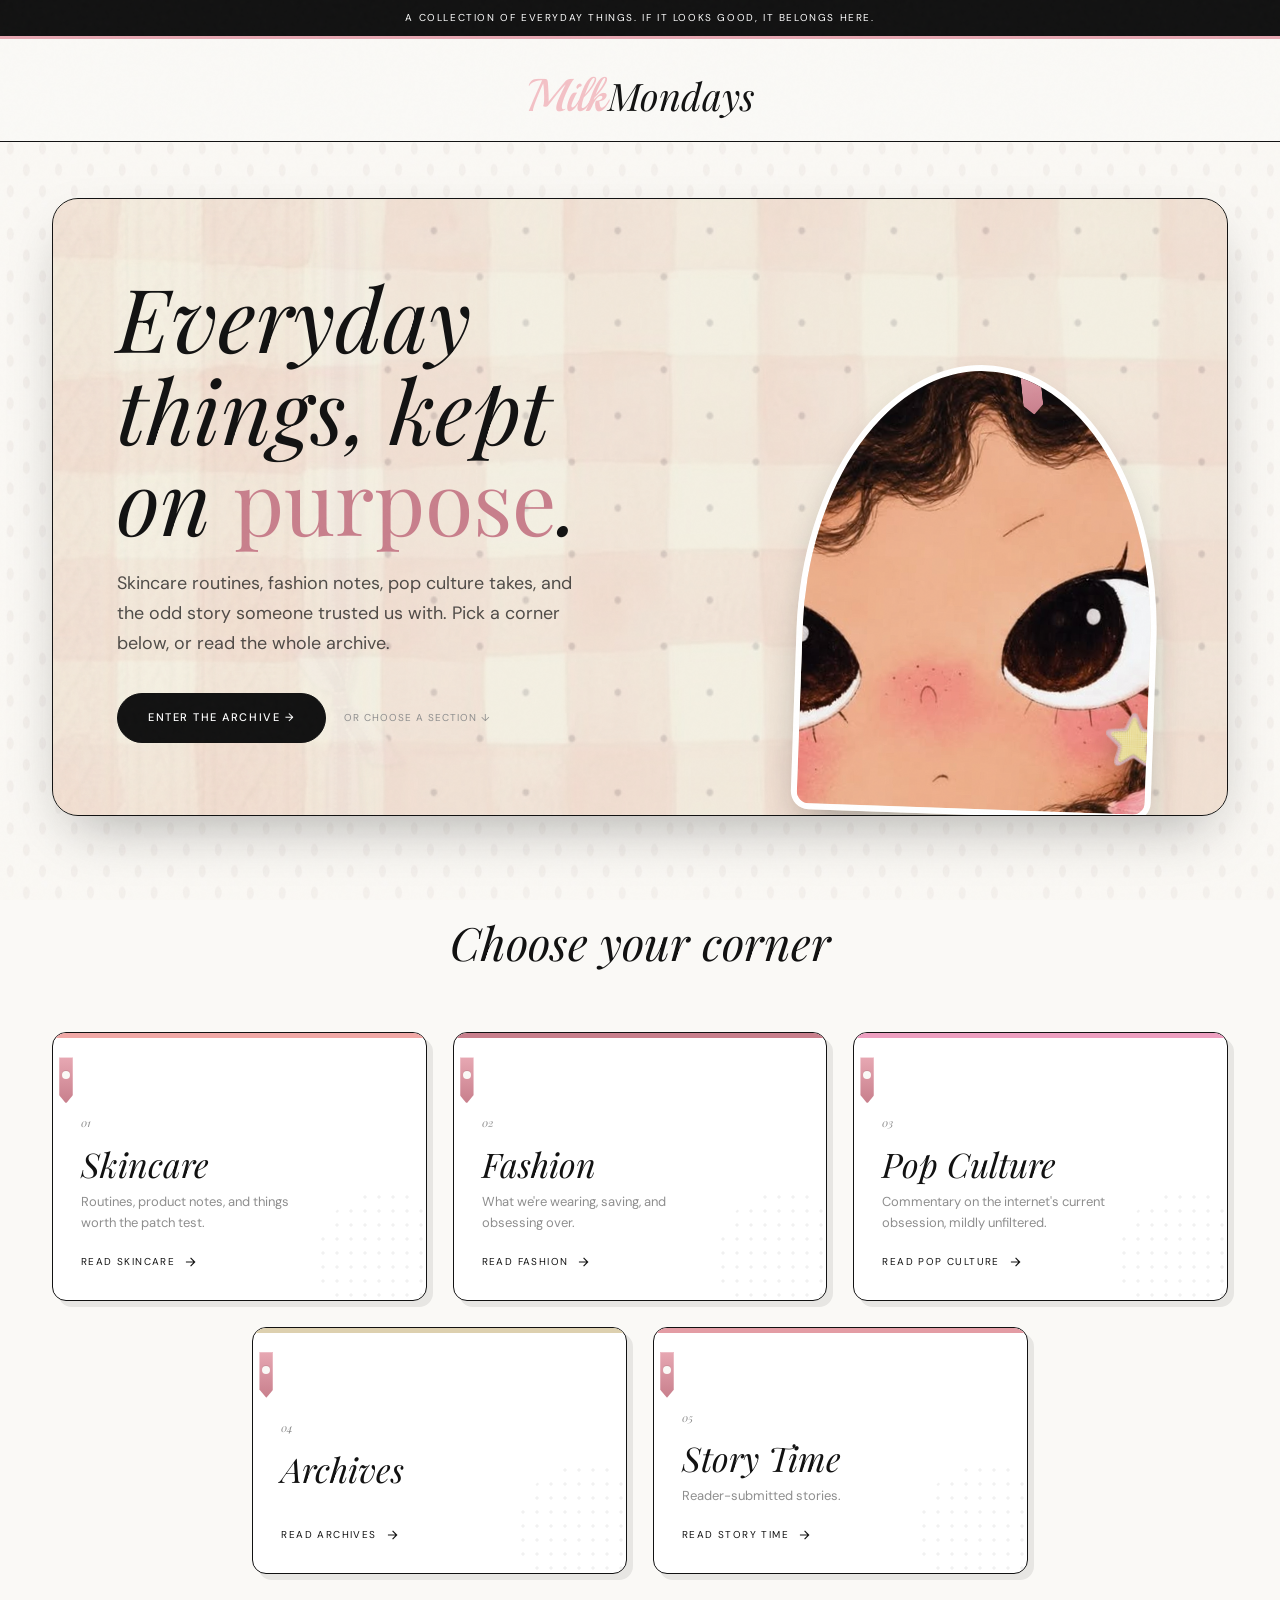
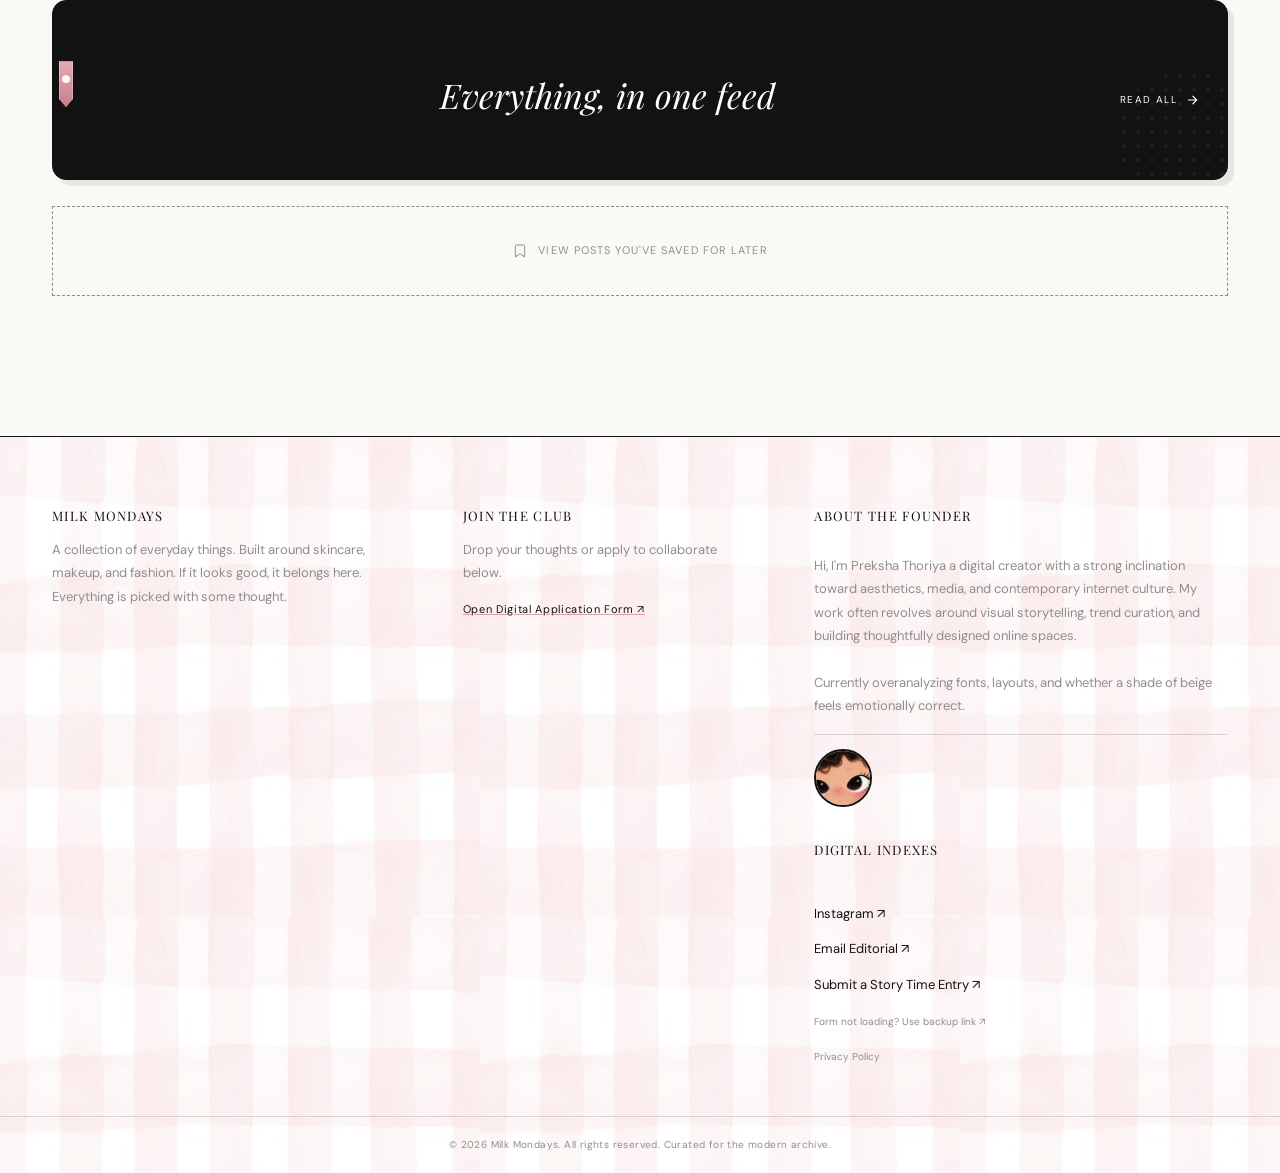
==== commit 0300d8f8: "Improve search visibility and prepare AdSense" ====
--- a/index.html
+++ b/index.html
@@ -5,6 +5,39 @@
     <meta name="viewport" content="width=device-width, initial-scale=1.0">
     <title>Milk Mondays — A Collection of Everyday Things</title>
     <meta name="description" content="A collection of everyday things. Skincare, fashion, and pop culture — curated for the modern archive.">
+    <meta name="robots" content="index, follow, max-image-preview:large, max-snippet:-1, max-video-preview:-1">
+    <meta name="google-site-verification" content="1c-pw16Ug5870x3nF2QnmcY7I1MjOEZmkGqGF7hsBu8">
+    <link rel="canonical" href="https://milkmondays-magazine.pages.dev/">
+    <meta property="og:type" content="website">
+    <meta property="og:site_name" content="Milk Mondays">
+    <meta property="og:title" content="Milk Mondays — A Collection of Everyday Things">
+    <meta property="og:description" content="A collection of everyday things. Skincare, fashion, and pop culture — curated for the modern archive.">
+    <meta property="og:image" content="https://milkmondays-magazine.pages.dev/eyes.jpg">
+    <meta property="og:url" content="https://milkmondays-magazine.pages.dev/">
+    <meta name="twitter:card" content="summary_large_image">
+    <meta name="twitter:title" content="Milk Mondays — A Collection of Everyday Things">
+    <meta name="twitter:description" content="A collection of everyday things. Skincare, fashion, and pop culture — curated for the modern archive.">
+    <meta name="twitter:image" content="https://milkmondays-magazine.pages.dev/eyes.jpg">
+    <script async crossorigin="anonymous" src="https://pagead2.googlesyndication.com/pagead/js/adsbygoogle.js?client=ca-pub-7748471652942607"></script>
+    <script type="application/ld+json">
+    {
+      "@context": "https://schema.org",
+      "@type": "WebSite",
+      "name": "Milk Mondays",
+      "url": "https://milkmondays-magazine.pages.dev/",
+      "description": "A collection of everyday things. Skincare, fashion, and pop culture — curated for the modern archive.",
+      "publisher": {
+        "@type": "Organization",
+        "name": "Milk Mondays",
+        "url": "https://milkmondays-magazine.pages.dev/",
+        "logo": {
+          "@type": "ImageObject",
+          "url": "https://milkmondays-magazine.pages.dev/android-chrome-512x512.png"
+        },
+        "sameAs": ["https://www.instagram.com/milkmondayss/"]
+      }
+    }
+    </script>
      <link rel="icon" type="image/png" sizes="32x32" href="/favicon-32x32.png">
 <link rel="icon" type="image/png" sizes="16x16" href="/favicon-16x16.png">
 <link rel="apple-touch-icon" sizes="180x180" href="/apple-touch-icon.png">
@@ -174,6 +207,7 @@
                     <li><a href="mailto:milkmondaysbiz@gmail.com">Email Editorial ↗</a></li>
                     <li><a href="https://docs.google.com/forms/d/e/1FAIpQLSeJXuNUvNWlvlJMZzQz0Re5Kmu2Ew5G_2smDMUnfhYkmn0gTw/viewform?usp=publish-editor" target="_blank" rel="noopener">Submit a Story Time Entry ↗</a></li>
                     <li class="footer-fallback-link"><a href="https://forms.gle/ag7ZiZ99ivKEaoqaA" target="_blank" rel="noopener">Form not loading? Use backup link ↗</a></li>
+                    <li class="footer-fallback-link"><a href="/privacy-policy">Privacy Policy</a></li>
                 </ul>
             </div>
         </div>
--- a/styles.css
+++ b/styles.css
@@ -1124,6 +1124,7 @@
 }
 
 .read-btn {
+    display: inline-block;
     align-self: flex-start;
     margin-top: 8px;
     border: 1px solid var(--black);
@@ -1156,6 +1157,7 @@
 }
 
 .card-img-wrap {
+    display: block;
     position: relative;
     aspect-ratio: 4/5;
     width: 100%;
@@ -1444,6 +1446,44 @@
     border-top: 1px solid var(--black);
     background: var(--white);
     margin-top: 60px;
+}
+
+/* Privacy policy: a standalone legal page using the existing editorial
+   typography and palette, without changing shared site layouts. */
+.policy-wrap {
+    max-width: 840px;
+    margin: 0 auto;
+    padding: 56px 32px 20px;
+}
+.policy-card {
+    background: var(--white);
+    border: 1px solid var(--border);
+    border-radius: var(--radius-md);
+    padding: 52px 56px;
+    box-shadow: var(--shadow-card);
+}
+.policy-kicker {
+    color: var(--pink-deep);
+    font-size: var(--fs-xxs);
+    letter-spacing: 0.14em;
+    text-transform: uppercase;
+    margin-bottom: 10px;
+}
+.policy-card h1,
+.policy-card h2 {
+    font-family: var(--article-title);
+    font-style: normal;
+    font-weight: 500;
+}
+.policy-card h1 { font-size: var(--fs-xxl); line-height: 1.1; }
+.policy-card h2 { font-size: var(--fs-lg); margin: 34px 0 10px; }
+.policy-card p { color: var(--grey); font-size: var(--fs-sm); line-height: 1.8; }
+.policy-card .policy-effective { color: var(--black); font-size: var(--fs-xs); margin-top: 10px; }
+.policy-card a { text-decoration: underline; text-decoration-color: var(--pink-deep); }
+
+@media (max-width: 640px) {
+    .policy-wrap { padding: 36px 20px 0; }
+    .policy-card { padding: 34px 22px; }
 }
 
 .footer-grid {
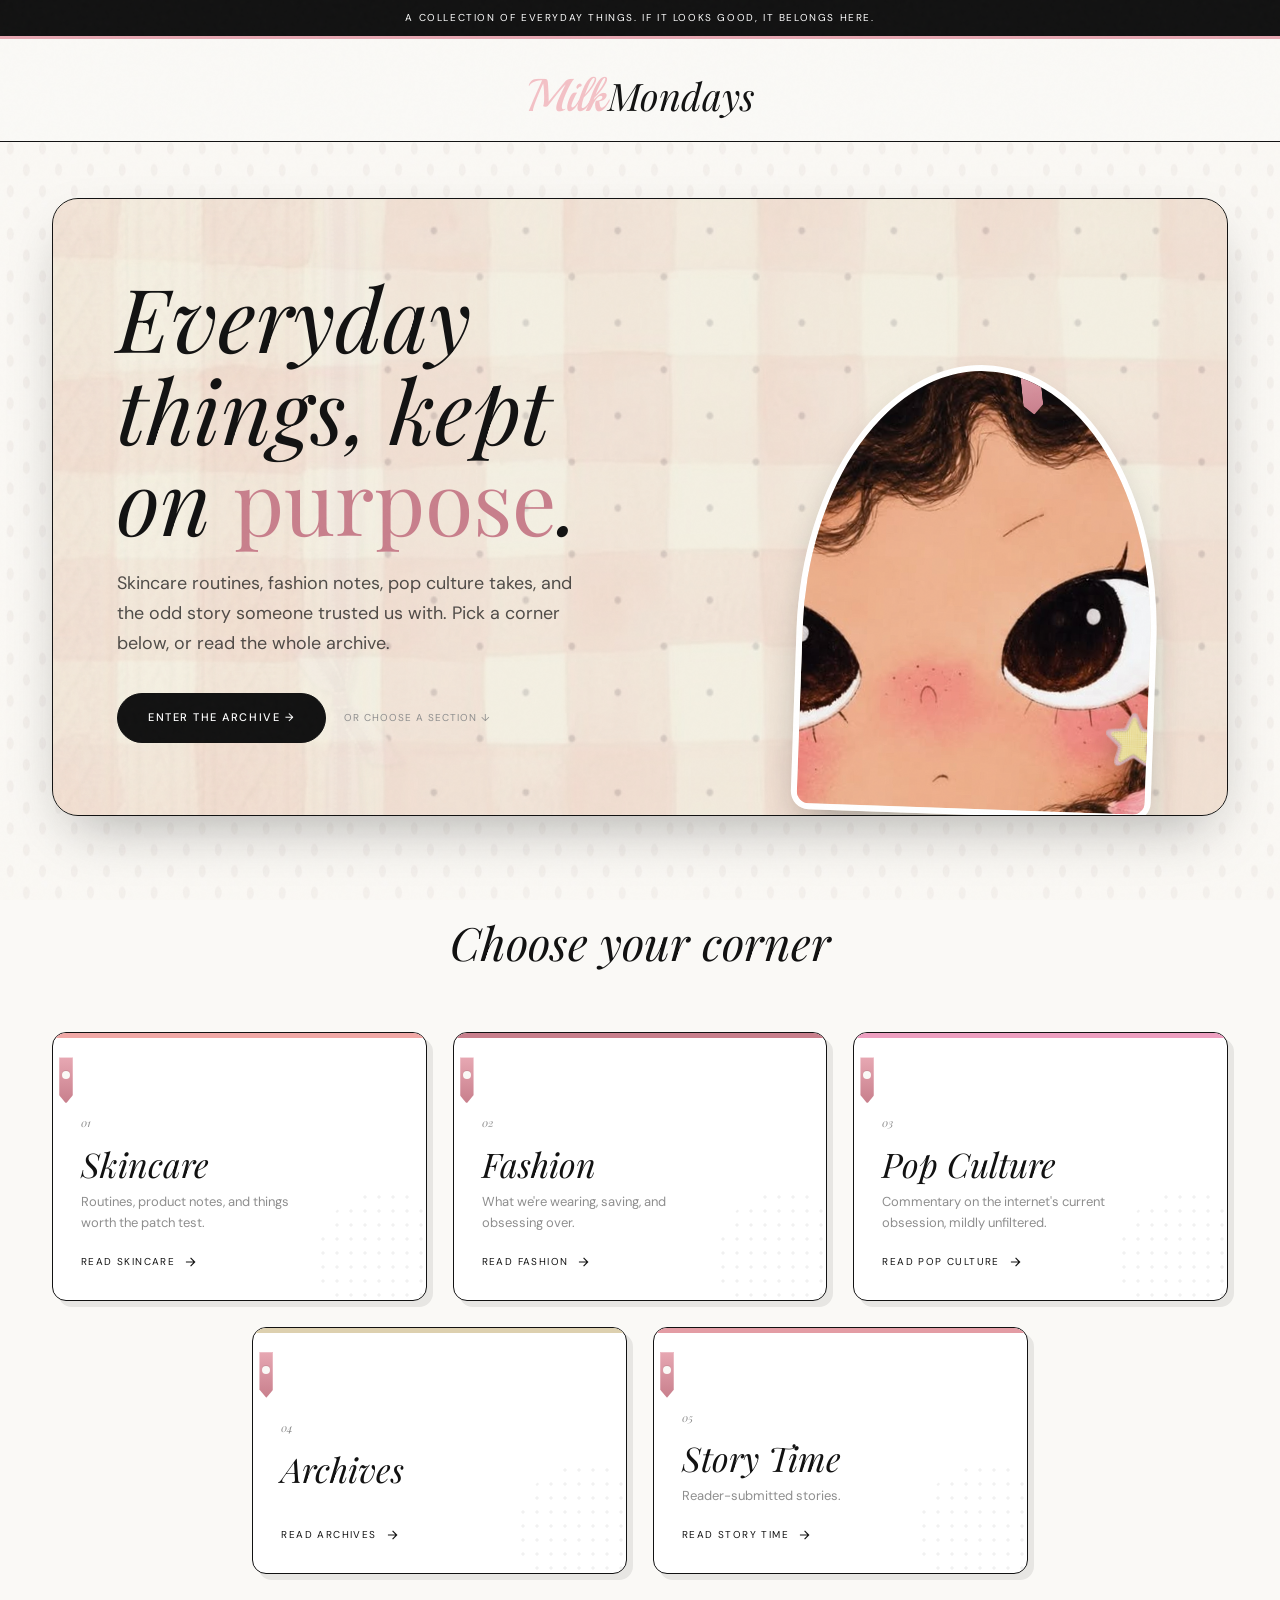
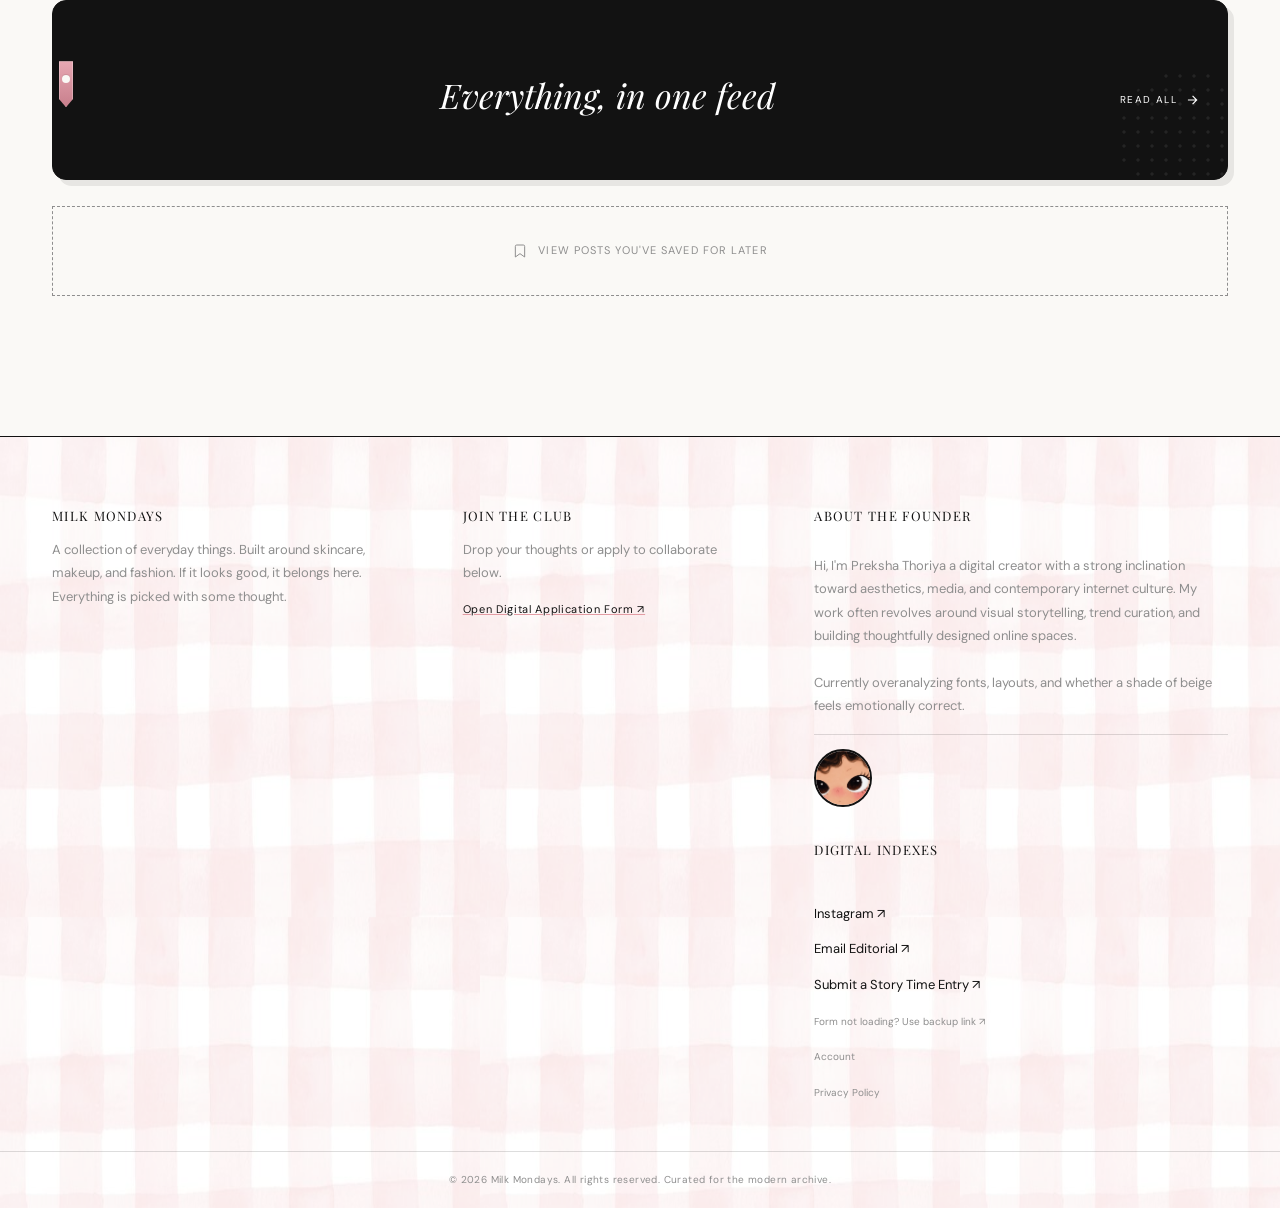
==== commit 8f650652: "Add secure user account system" ====
--- a/index.html
+++ b/index.html
@@ -207,6 +207,7 @@
                     <li><a href="mailto:milkmondaysbiz@gmail.com">Email Editorial ↗</a></li>
                     <li><a href="https://docs.google.com/forms/d/e/1FAIpQLSeJXuNUvNWlvlJMZzQz0Re5Kmu2Ew5G_2smDMUnfhYkmn0gTw/viewform?usp=publish-editor" target="_blank" rel="noopener">Submit a Story Time Entry ↗</a></li>
                     <li class="footer-fallback-link"><a href="https://forms.gle/ag7ZiZ99ivKEaoqaA" target="_blank" rel="noopener">Form not loading? Use backup link ↗</a></li>
+                    <li class="footer-fallback-link"><a href="/gate-form.html?mode=account">Account</a></li>
                     <li class="footer-fallback-link"><a href="/privacy-policy">Privacy Policy</a></li>
                 </ul>
             </div>
@@ -214,5 +215,6 @@
         <div class="footer-bar">&copy; 2026 Milk Mondays. All rights reserved. Curated for the modern archive.</div>
     </footer>
 
+    <script src="/auth-client.js"></script>
 </body>
 </html>
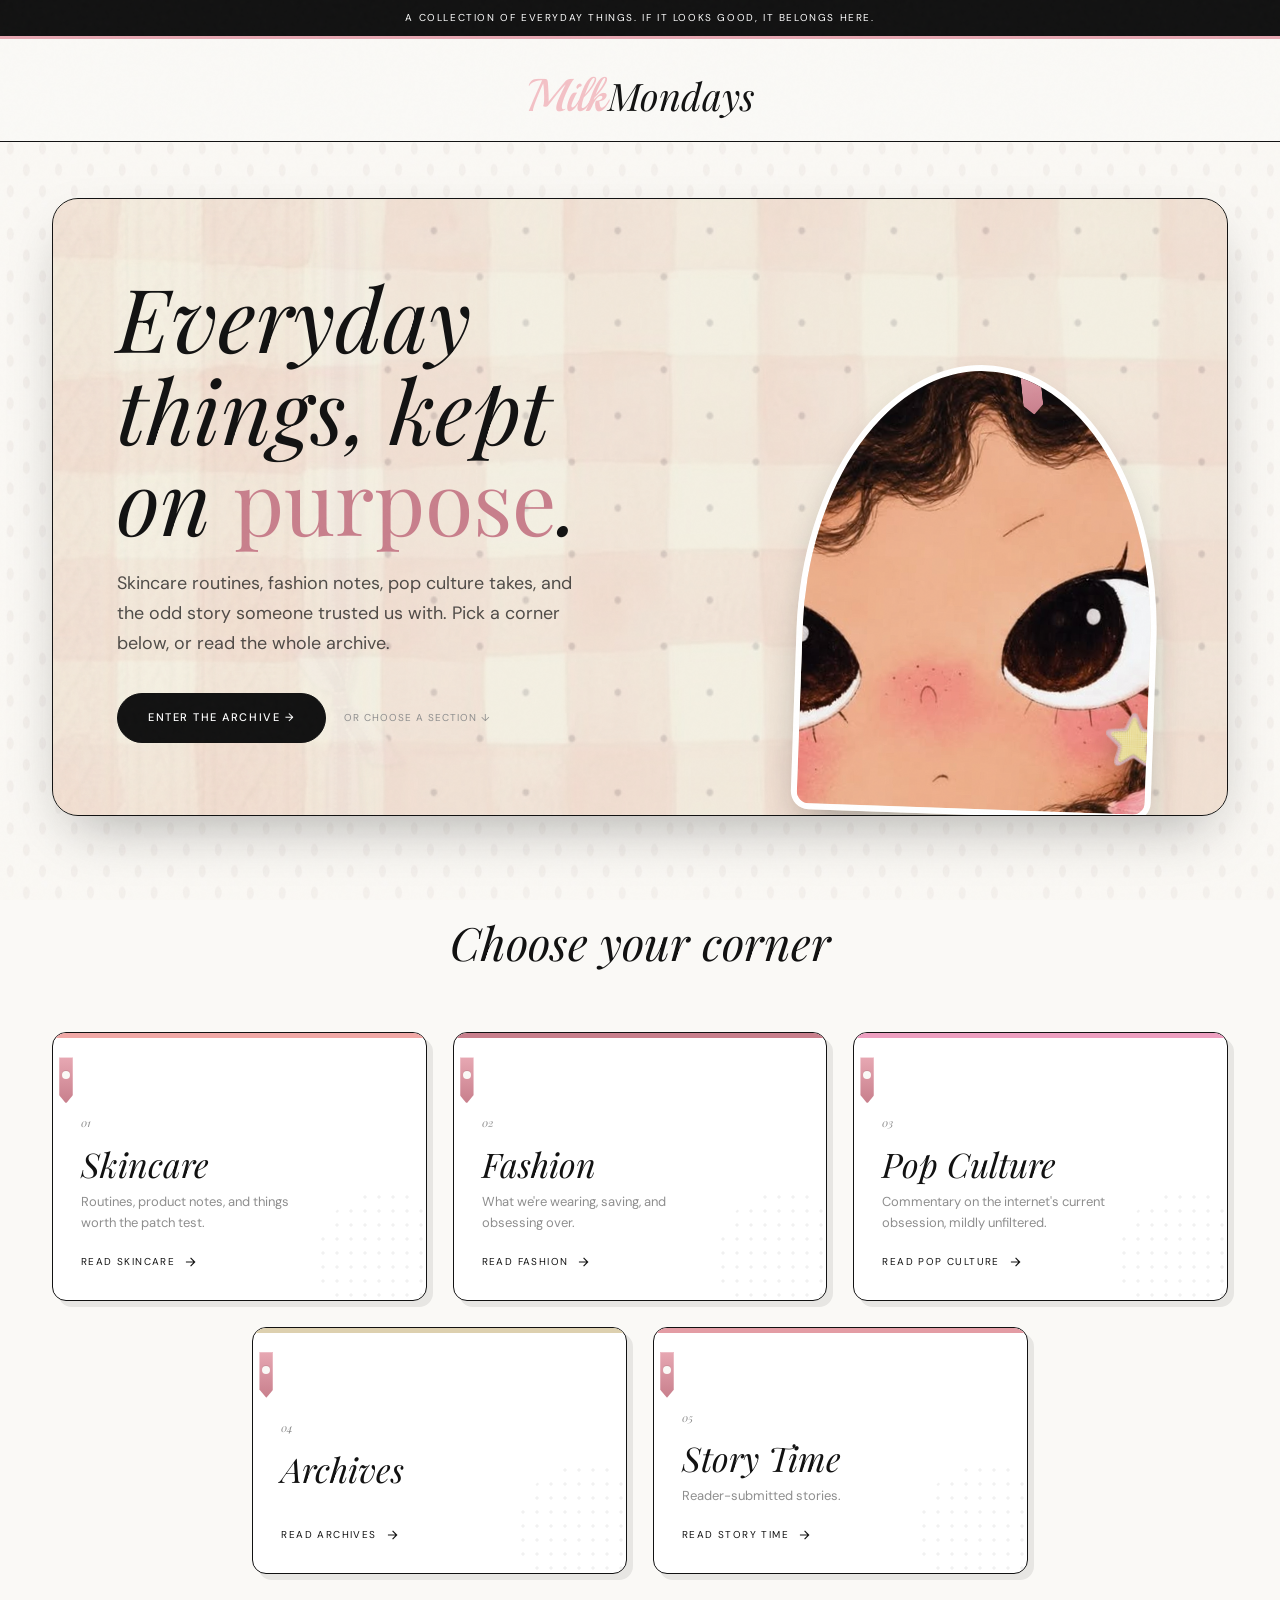
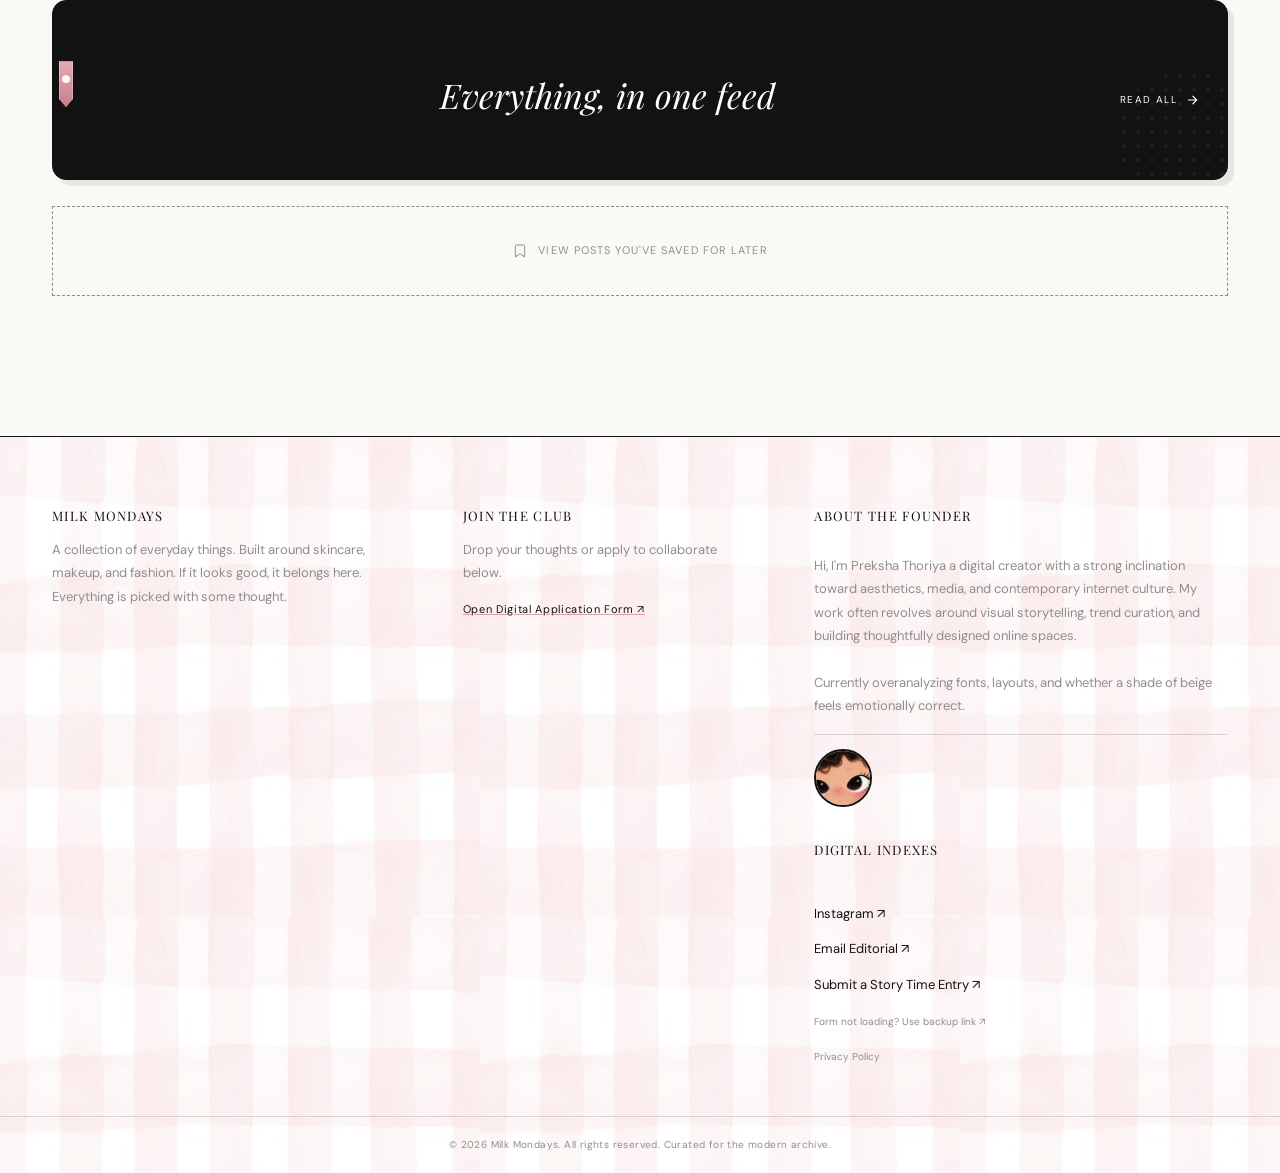
==== commit 0a77f64c: "Revert "Add secure user account system" This reverts commit 8f65065214d5a4c2ae62fd543c7348a462d2b74b" ====
--- a/index.html
+++ b/index.html
@@ -207,7 +207,6 @@
                     <li><a href="mailto:milkmondaysbiz@gmail.com">Email Editorial ↗</a></li>
                     <li><a href="https://docs.google.com/forms/d/e/1FAIpQLSeJXuNUvNWlvlJMZzQz0Re5Kmu2Ew5G_2smDMUnfhYkmn0gTw/viewform?usp=publish-editor" target="_blank" rel="noopener">Submit a Story Time Entry ↗</a></li>
                     <li class="footer-fallback-link"><a href="https://forms.gle/ag7ZiZ99ivKEaoqaA" target="_blank" rel="noopener">Form not loading? Use backup link ↗</a></li>
-                    <li class="footer-fallback-link"><a href="/gate-form.html?mode=account">Account</a></li>
                     <li class="footer-fallback-link"><a href="/privacy-policy">Privacy Policy</a></li>
                 </ul>
             </div>
@@ -215,6 +214,5 @@
         <div class="footer-bar">&copy; 2026 Milk Mondays. All rights reserved. Curated for the modern archive.</div>
     </footer>
 
-    <script src="/auth-client.js"></script>
 </body>
 </html>
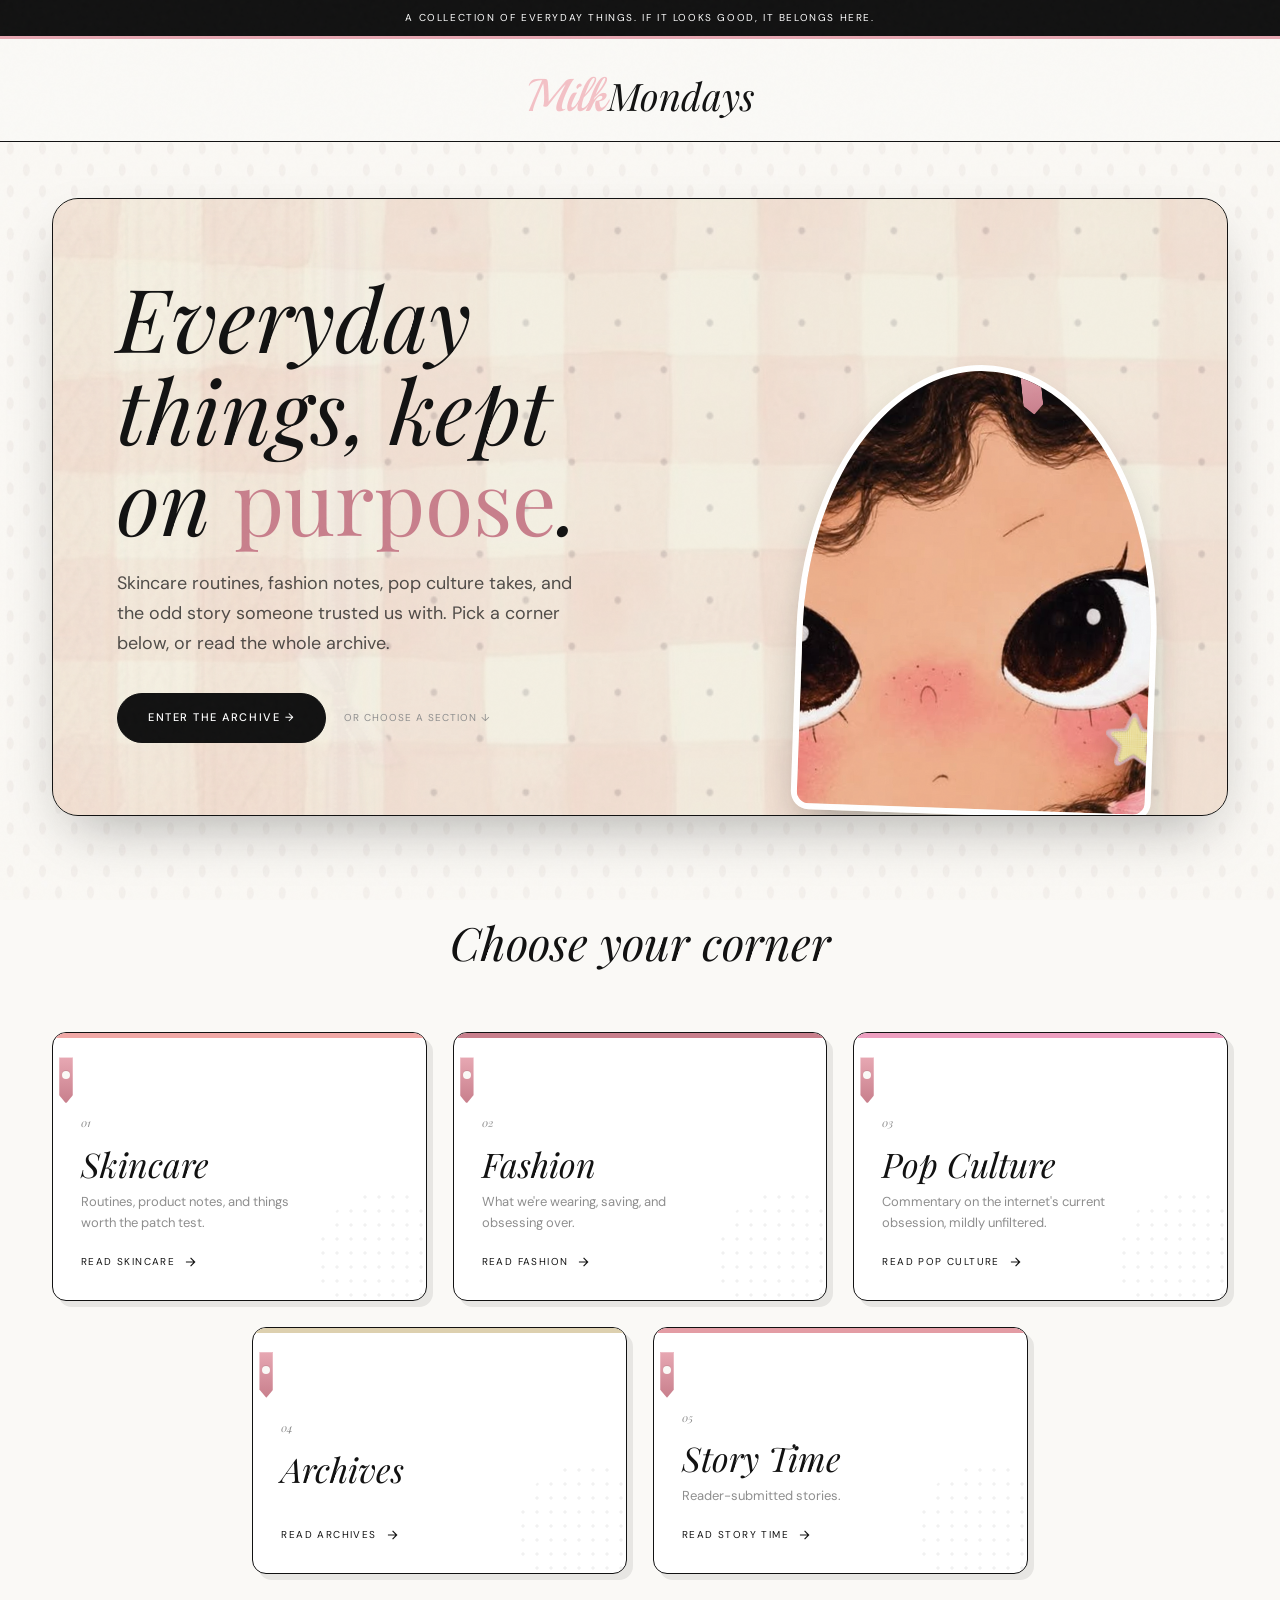
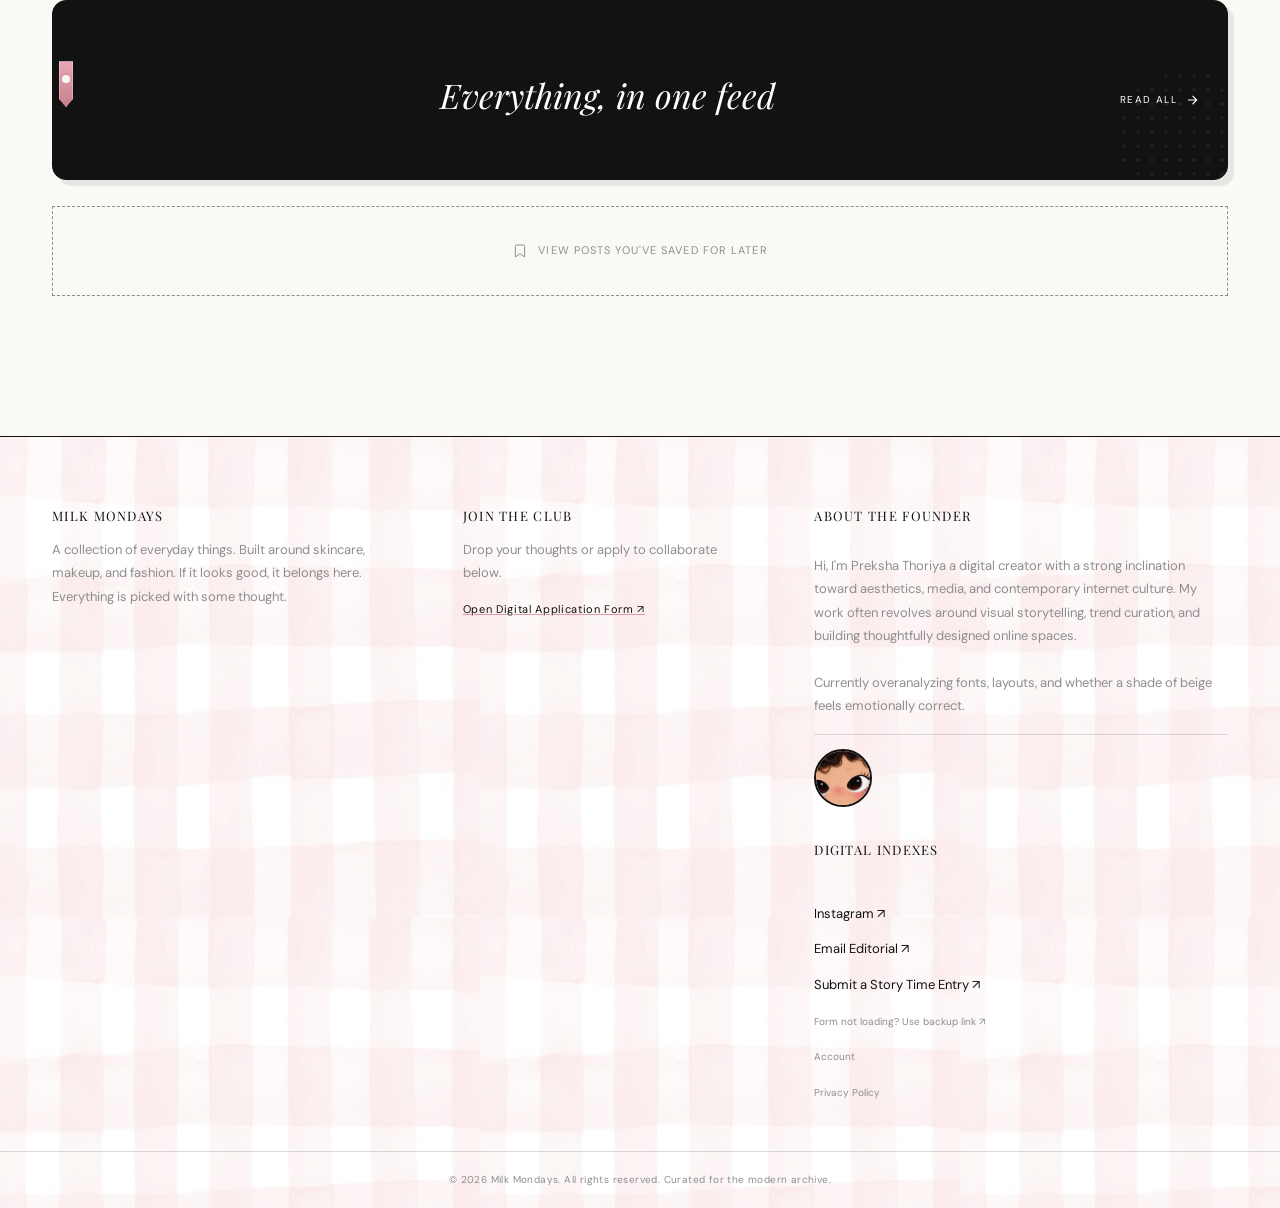
==== commit 98aefb38: "Repair signup and article access flow" ====
--- a/index.html
+++ b/index.html
@@ -207,6 +207,7 @@
                     <li><a href="mailto:milkmondaysbiz@gmail.com">Email Editorial ↗</a></li>
                     <li><a href="https://docs.google.com/forms/d/e/1FAIpQLSeJXuNUvNWlvlJMZzQz0Re5Kmu2Ew5G_2smDMUnfhYkmn0gTw/viewform?usp=publish-editor" target="_blank" rel="noopener">Submit a Story Time Entry ↗</a></li>
                     <li class="footer-fallback-link"><a href="https://forms.gle/ag7ZiZ99ivKEaoqaA" target="_blank" rel="noopener">Form not loading? Use backup link ↗</a></li>
+                    <li class="footer-fallback-link"><a href="/gate-form.html?mode=account">Account</a></li>
                     <li class="footer-fallback-link"><a href="/privacy-policy">Privacy Policy</a></li>
                 </ul>
             </div>
@@ -214,5 +215,6 @@
         <div class="footer-bar">&copy; 2026 Milk Mondays. All rights reserved. Curated for the modern archive.</div>
     </footer>
 
+    <script src="/auth-client.js"></script>
 </body>
 </html>
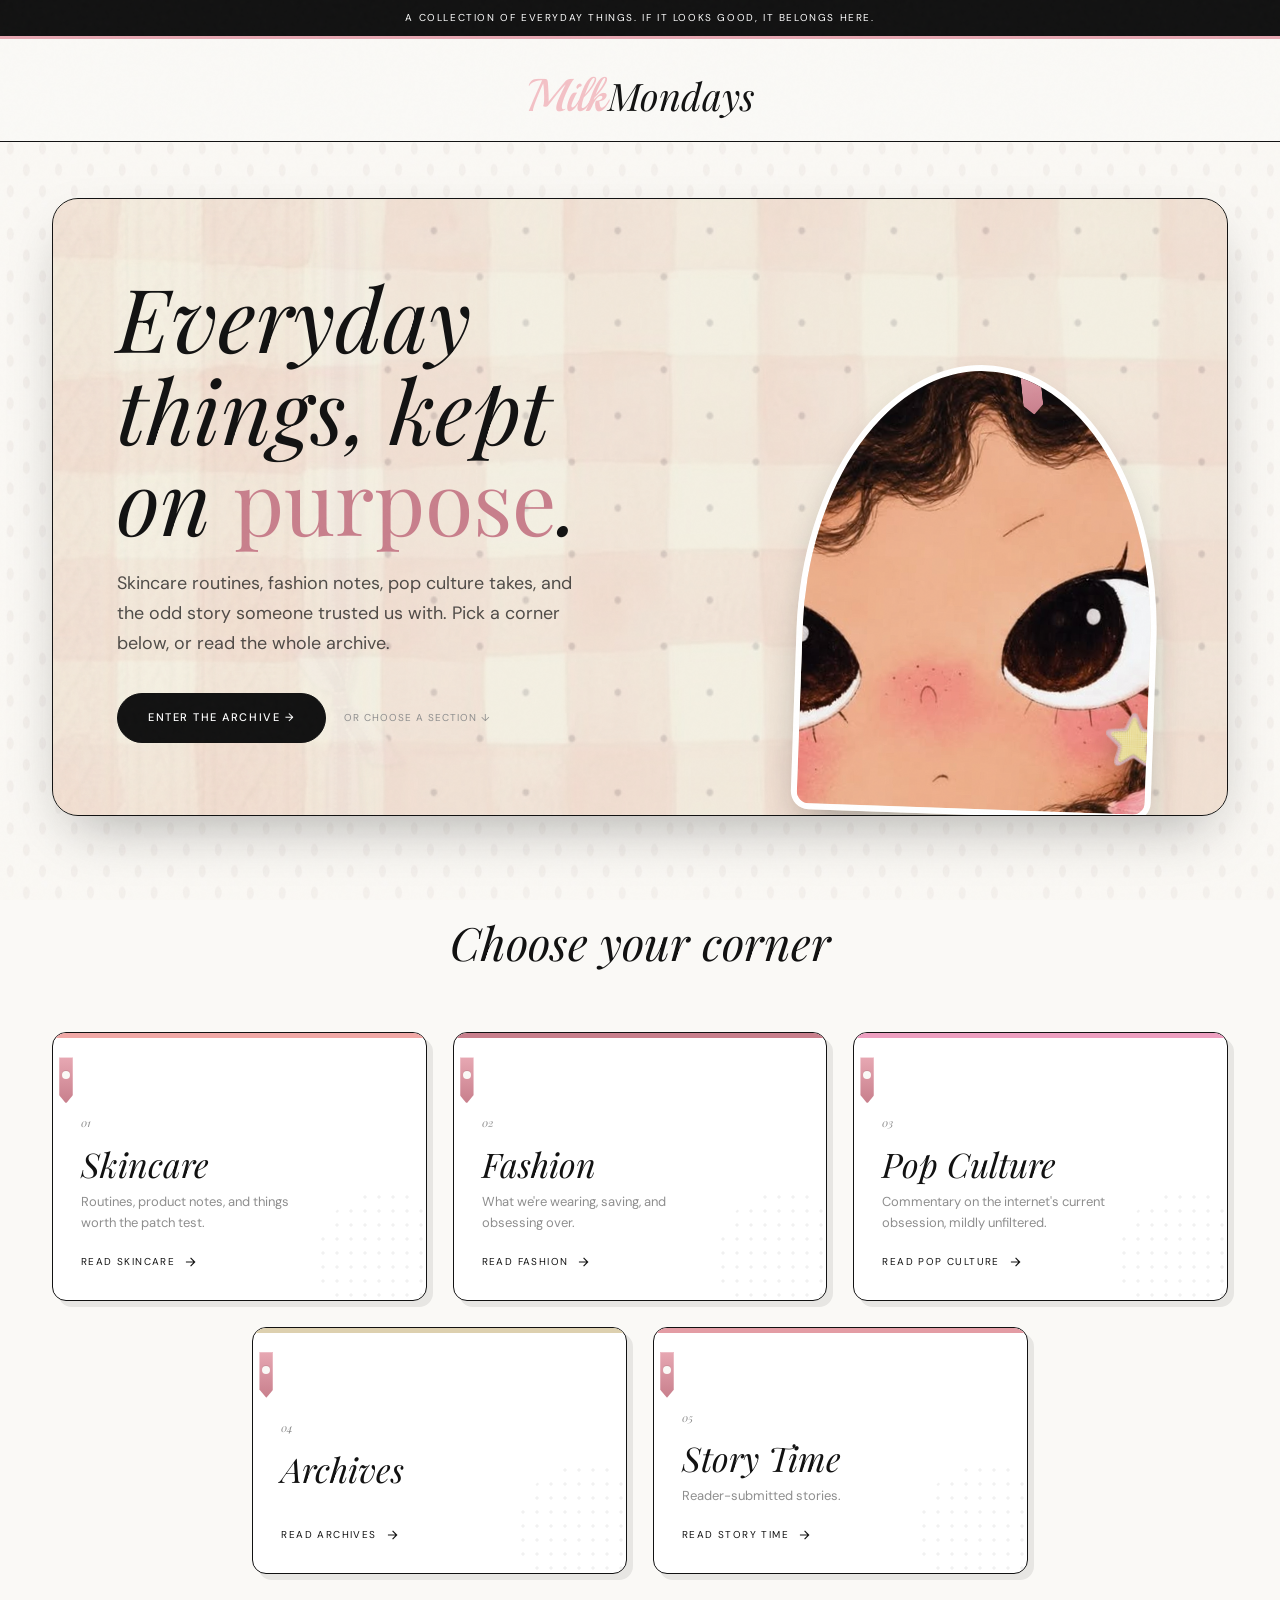
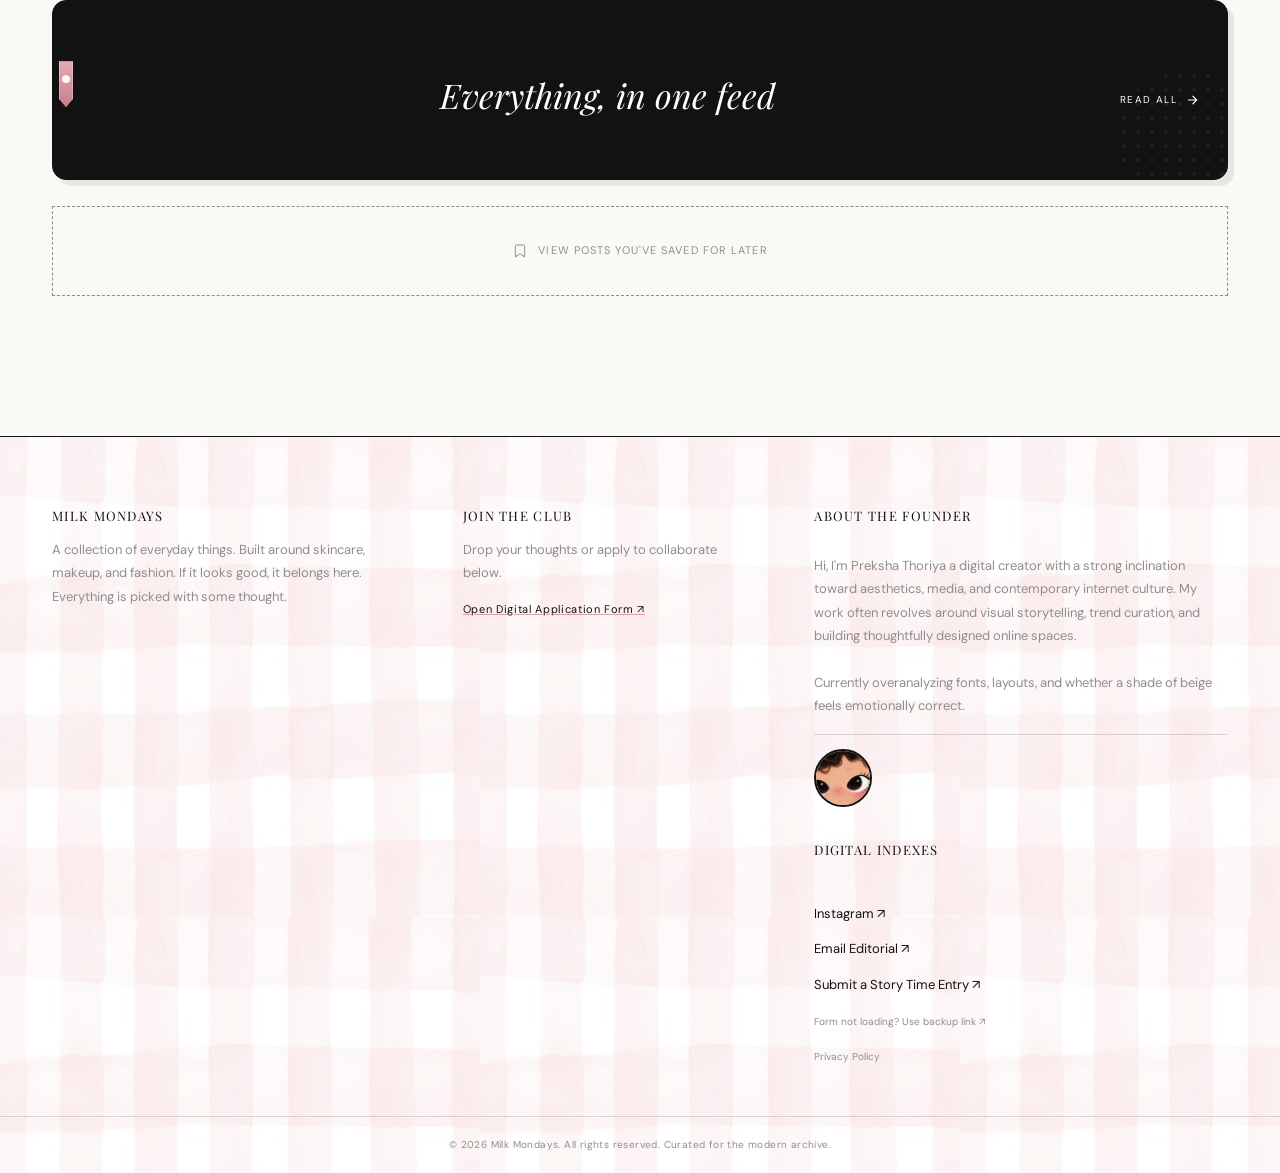
==== commit d7032c6a: "Revert "Repair signup and article access flow" This reverts commit 98aefb38a971721416e776e82c5840373" ====
--- a/index.html
+++ b/index.html
@@ -207,7 +207,6 @@
                     <li><a href="mailto:milkmondaysbiz@gmail.com">Email Editorial ↗</a></li>
                     <li><a href="https://docs.google.com/forms/d/e/1FAIpQLSeJXuNUvNWlvlJMZzQz0Re5Kmu2Ew5G_2smDMUnfhYkmn0gTw/viewform?usp=publish-editor" target="_blank" rel="noopener">Submit a Story Time Entry ↗</a></li>
                     <li class="footer-fallback-link"><a href="https://forms.gle/ag7ZiZ99ivKEaoqaA" target="_blank" rel="noopener">Form not loading? Use backup link ↗</a></li>
-                    <li class="footer-fallback-link"><a href="/gate-form.html?mode=account">Account</a></li>
                     <li class="footer-fallback-link"><a href="/privacy-policy">Privacy Policy</a></li>
                 </ul>
             </div>
@@ -215,6 +214,5 @@
         <div class="footer-bar">&copy; 2026 Milk Mondays. All rights reserved. Curated for the modern archive.</div>
     </footer>
 
-    <script src="/auth-client.js"></script>
 </body>
 </html>
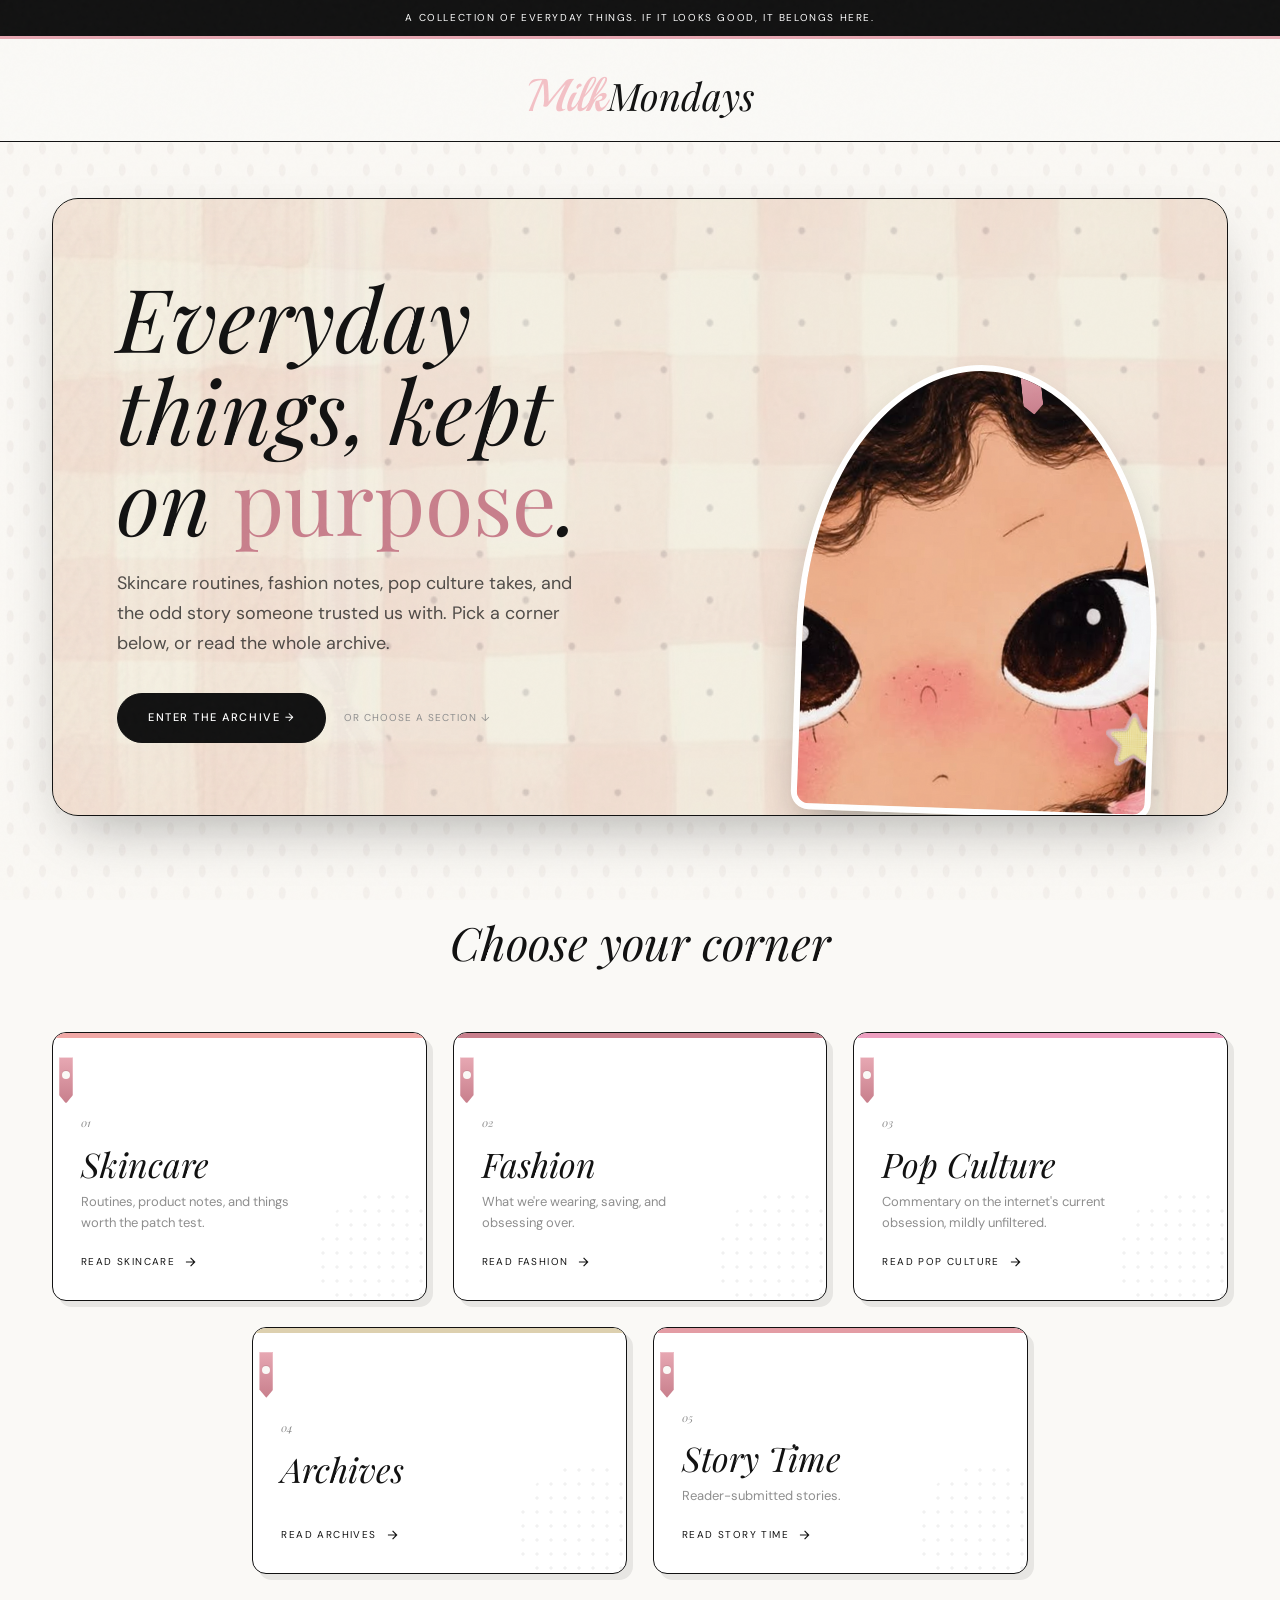
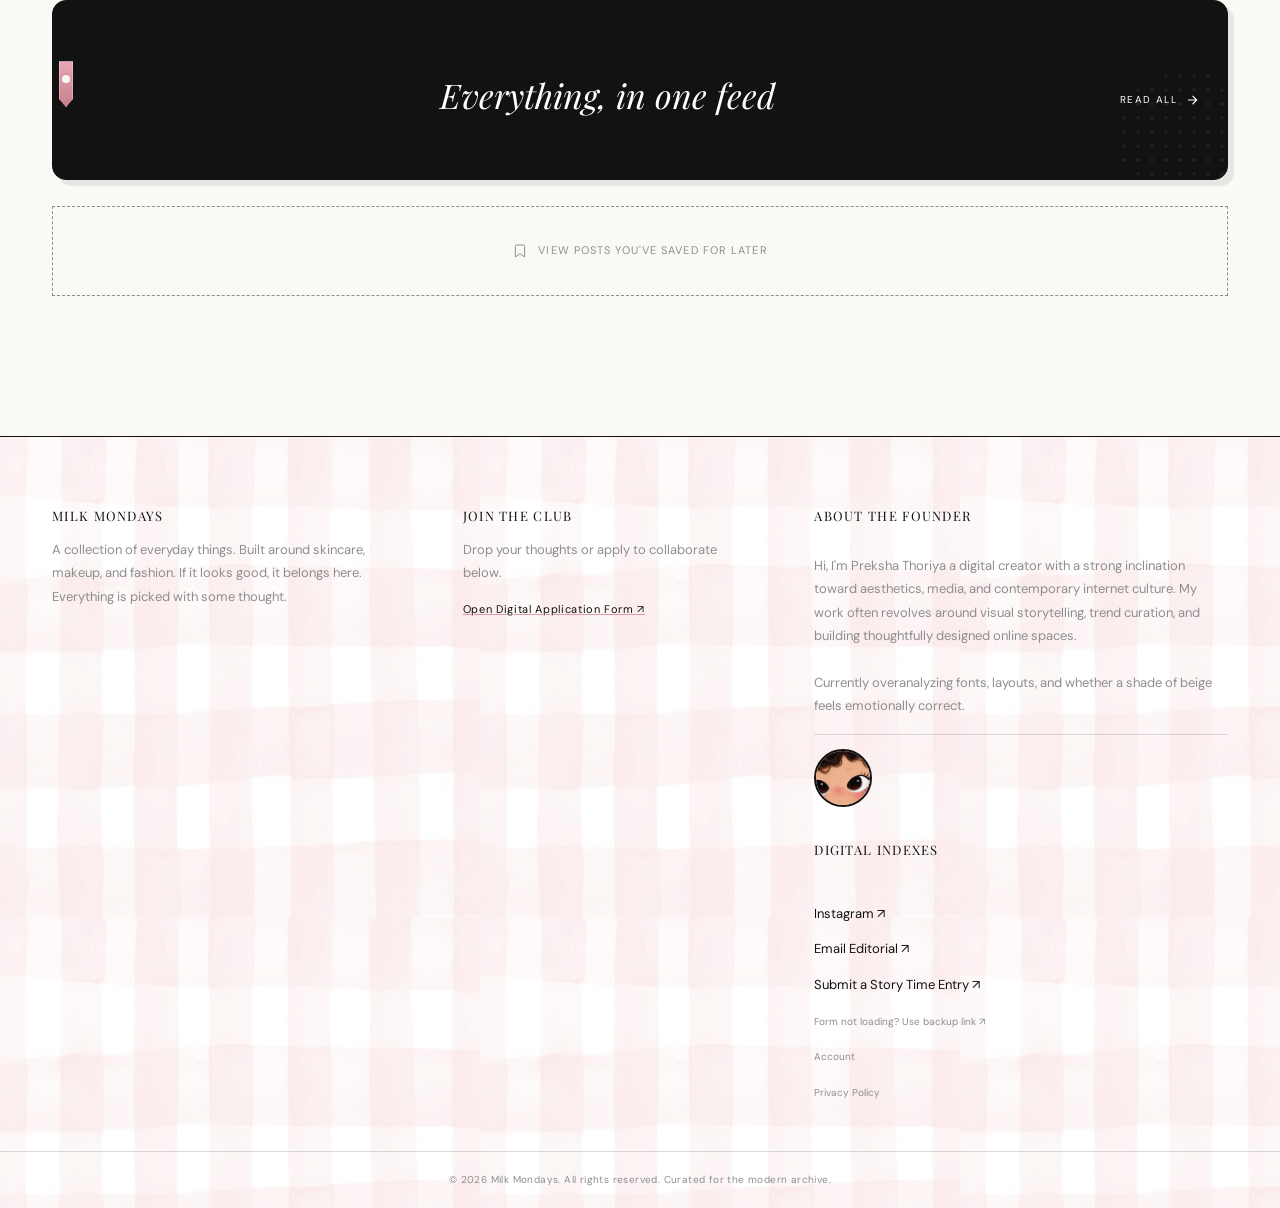
==== commit bda4de27: "Fix atomic account creation on Cloudflare" ====
--- a/index.html
+++ b/index.html
@@ -207,6 +207,7 @@
                     <li><a href="mailto:milkmondaysbiz@gmail.com">Email Editorial ↗</a></li>
                     <li><a href="https://docs.google.com/forms/d/e/1FAIpQLSeJXuNUvNWlvlJMZzQz0Re5Kmu2Ew5G_2smDMUnfhYkmn0gTw/viewform?usp=publish-editor" target="_blank" rel="noopener">Submit a Story Time Entry ↗</a></li>
                     <li class="footer-fallback-link"><a href="https://forms.gle/ag7ZiZ99ivKEaoqaA" target="_blank" rel="noopener">Form not loading? Use backup link ↗</a></li>
+                    <li class="footer-fallback-link"><a href="/gate-form.html?mode=account">Account</a></li>
                     <li class="footer-fallback-link"><a href="/privacy-policy">Privacy Policy</a></li>
                 </ul>
             </div>
@@ -214,5 +215,6 @@
         <div class="footer-bar">&copy; 2026 Milk Mondays. All rights reserved. Curated for the modern archive.</div>
     </footer>
 
+    <script src="/auth-client.js"></script>
 </body>
 </html>
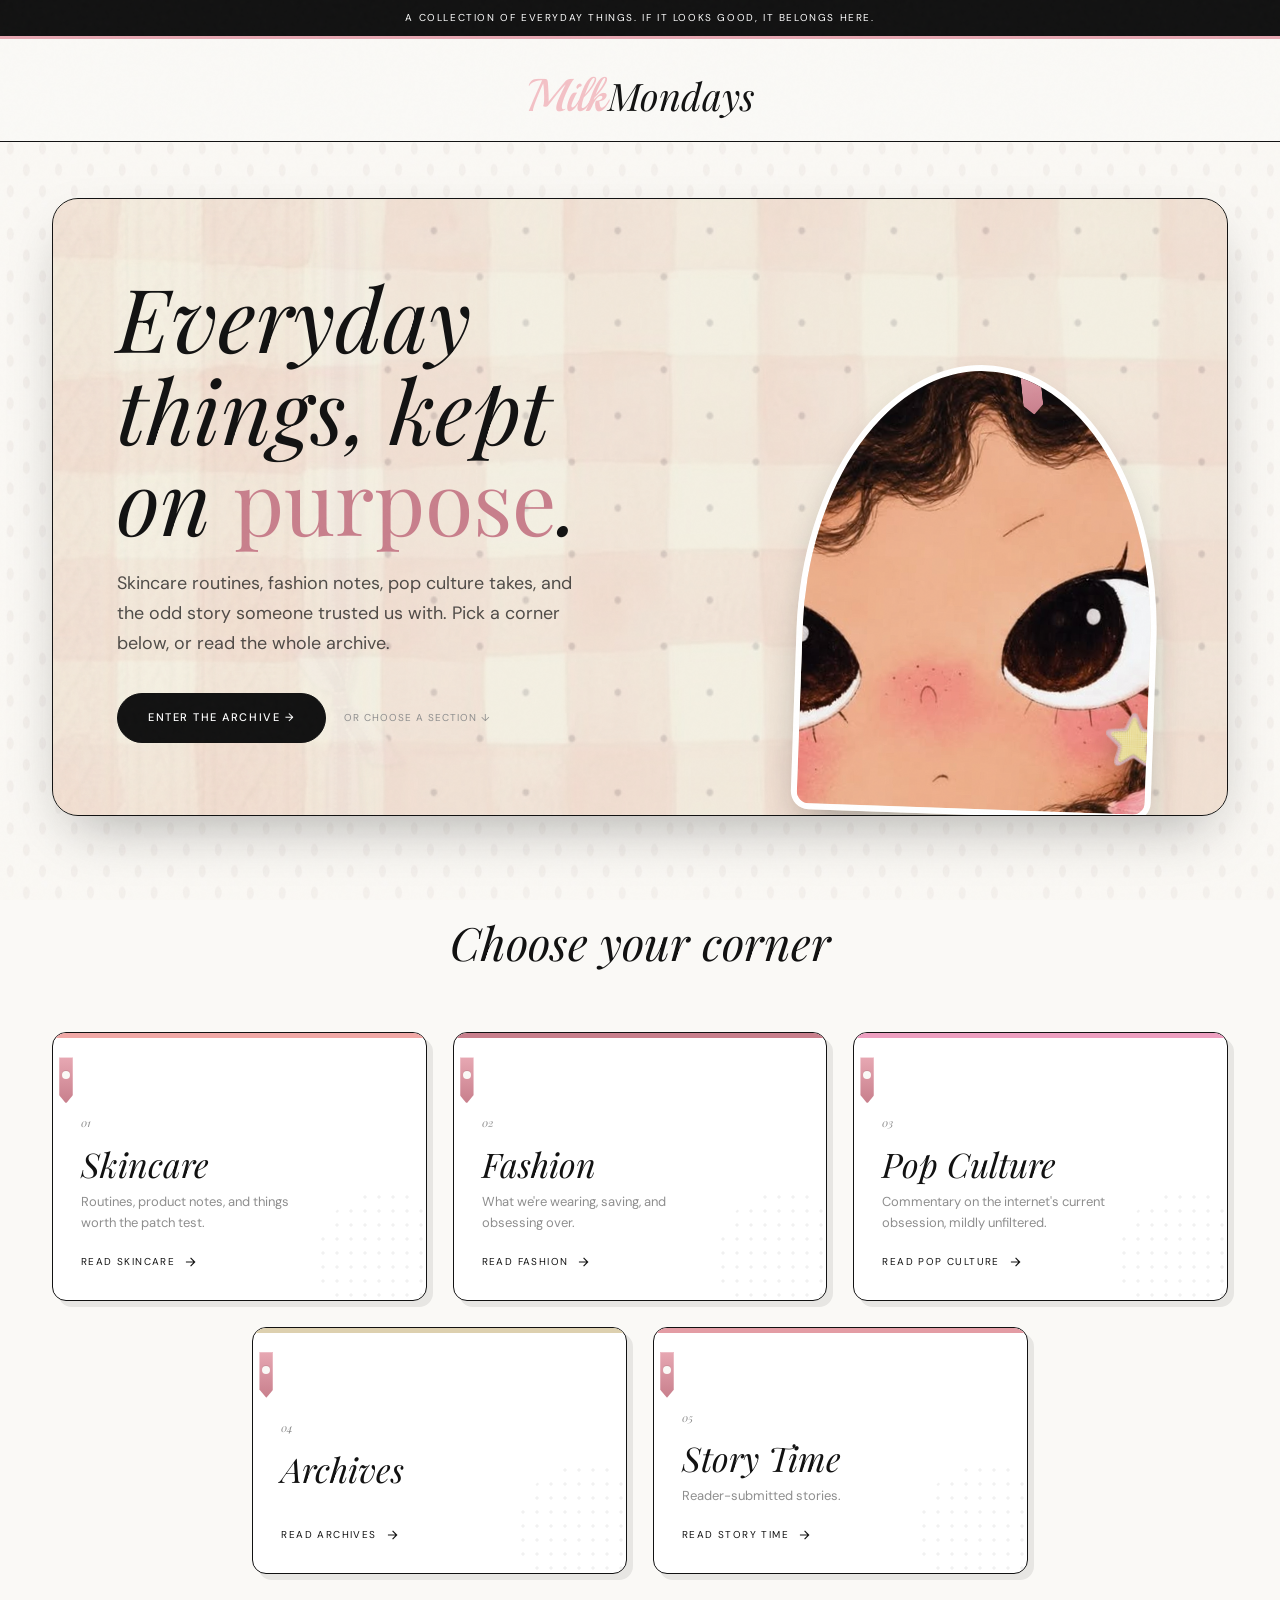
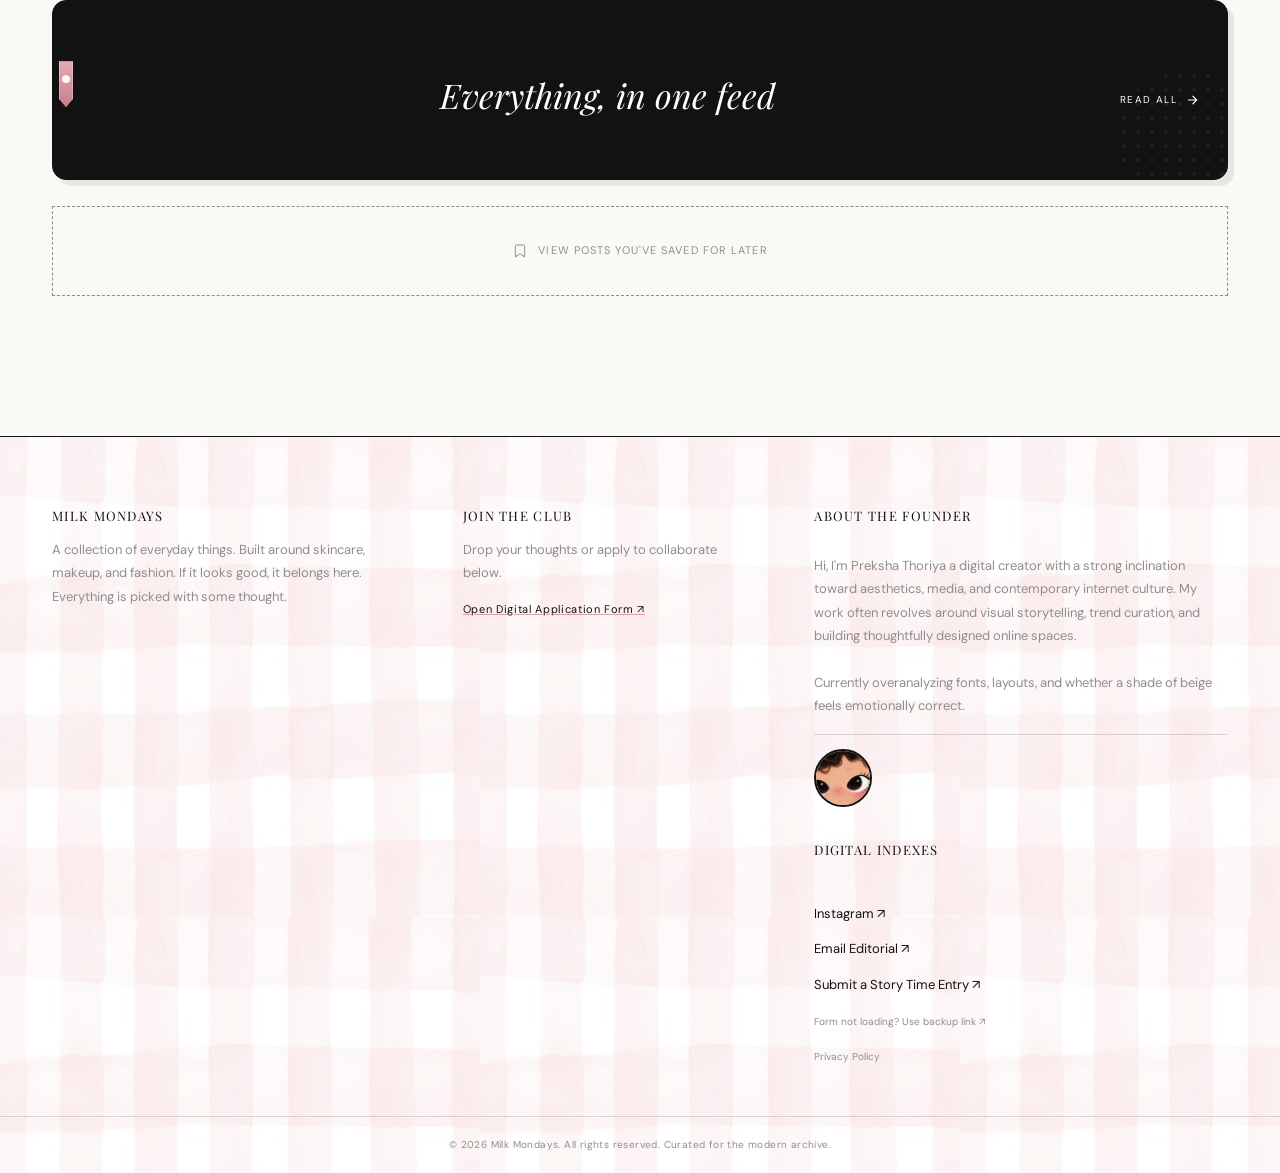
==== commit f7c8ac36: "Revert "Fix atomic account creation on Cloudflare" This reverts commit bda4de27e418e0aa8aebd18d38b0d" ====
--- a/index.html
+++ b/index.html
@@ -207,7 +207,6 @@
                     <li><a href="mailto:milkmondaysbiz@gmail.com">Email Editorial ↗</a></li>
                     <li><a href="https://docs.google.com/forms/d/e/1FAIpQLSeJXuNUvNWlvlJMZzQz0Re5Kmu2Ew5G_2smDMUnfhYkmn0gTw/viewform?usp=publish-editor" target="_blank" rel="noopener">Submit a Story Time Entry ↗</a></li>
                     <li class="footer-fallback-link"><a href="https://forms.gle/ag7ZiZ99ivKEaoqaA" target="_blank" rel="noopener">Form not loading? Use backup link ↗</a></li>
-                    <li class="footer-fallback-link"><a href="/gate-form.html?mode=account">Account</a></li>
                     <li class="footer-fallback-link"><a href="/privacy-policy">Privacy Policy</a></li>
                 </ul>
             </div>
@@ -215,6 +214,5 @@
         <div class="footer-bar">&copy; 2026 Milk Mondays. All rights reserved. Curated for the modern archive.</div>
     </footer>
 
-    <script src="/auth-client.js"></script>
 </body>
 </html>
